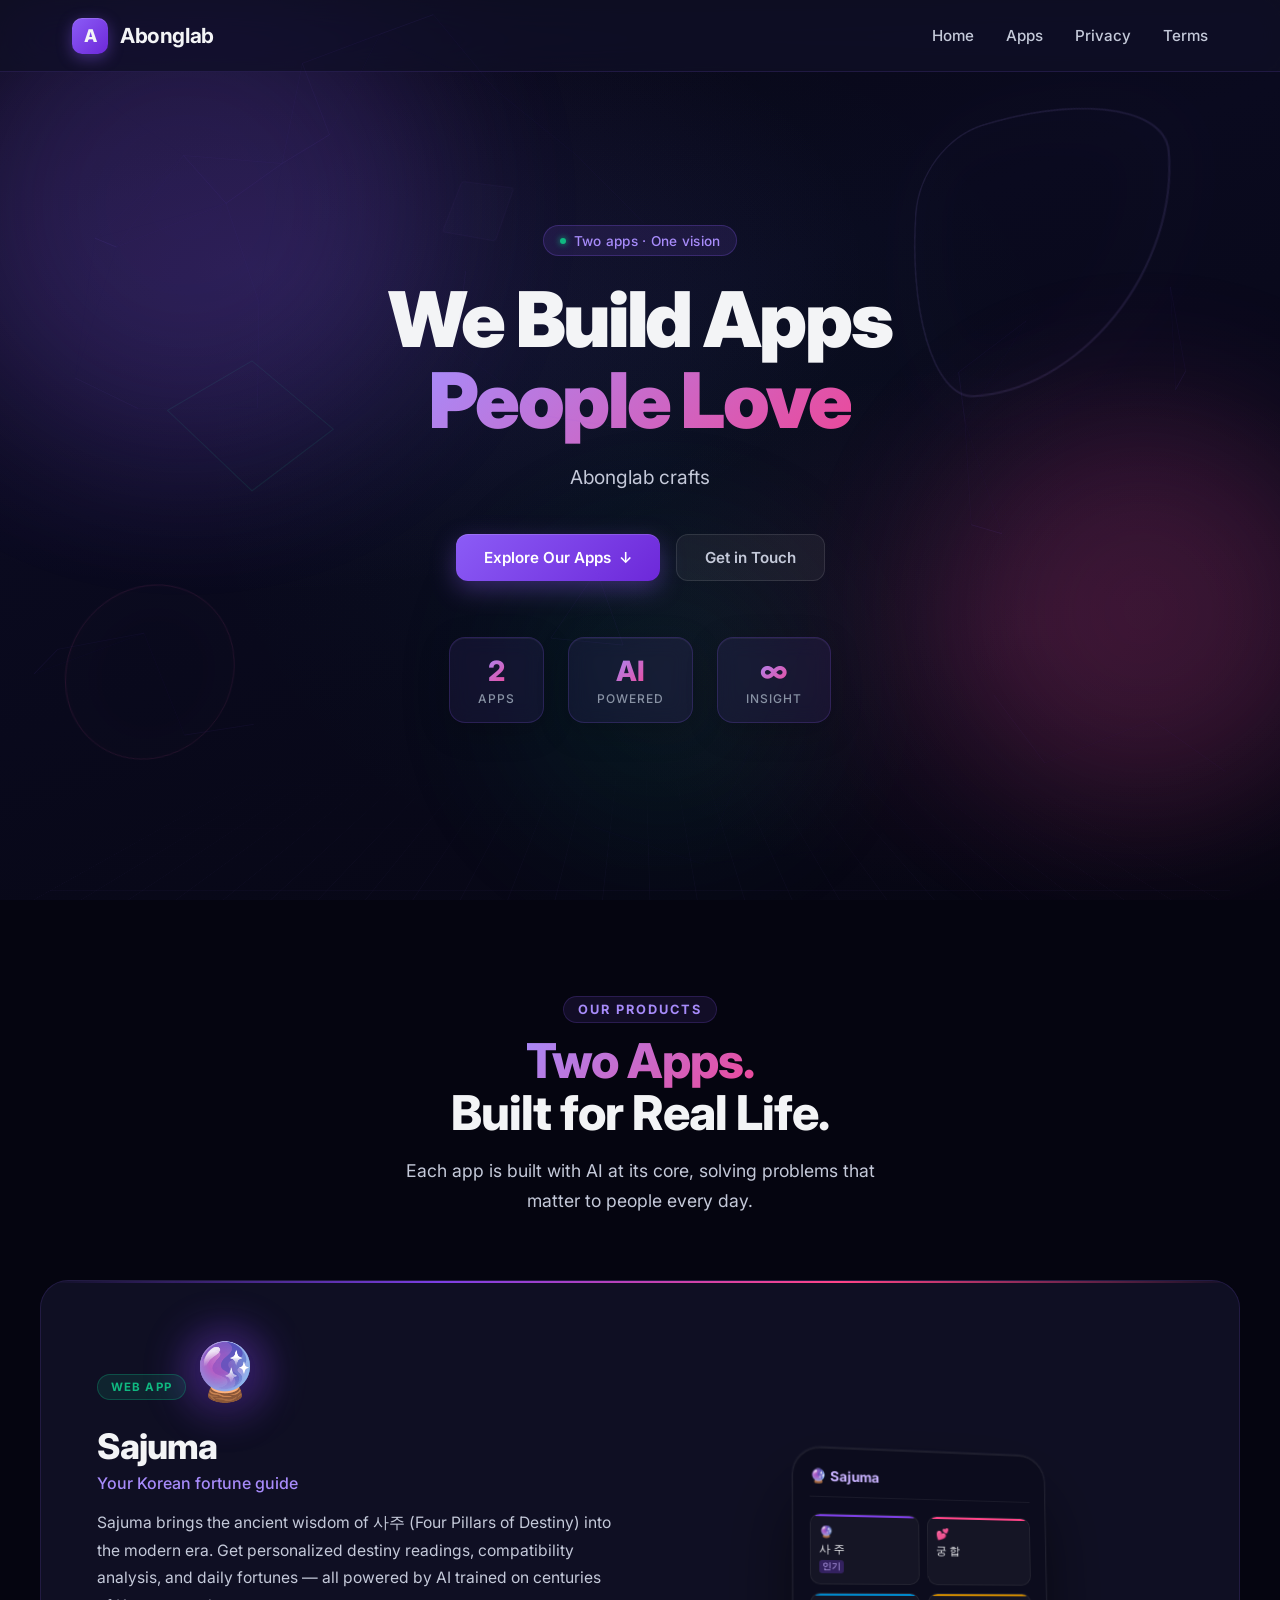
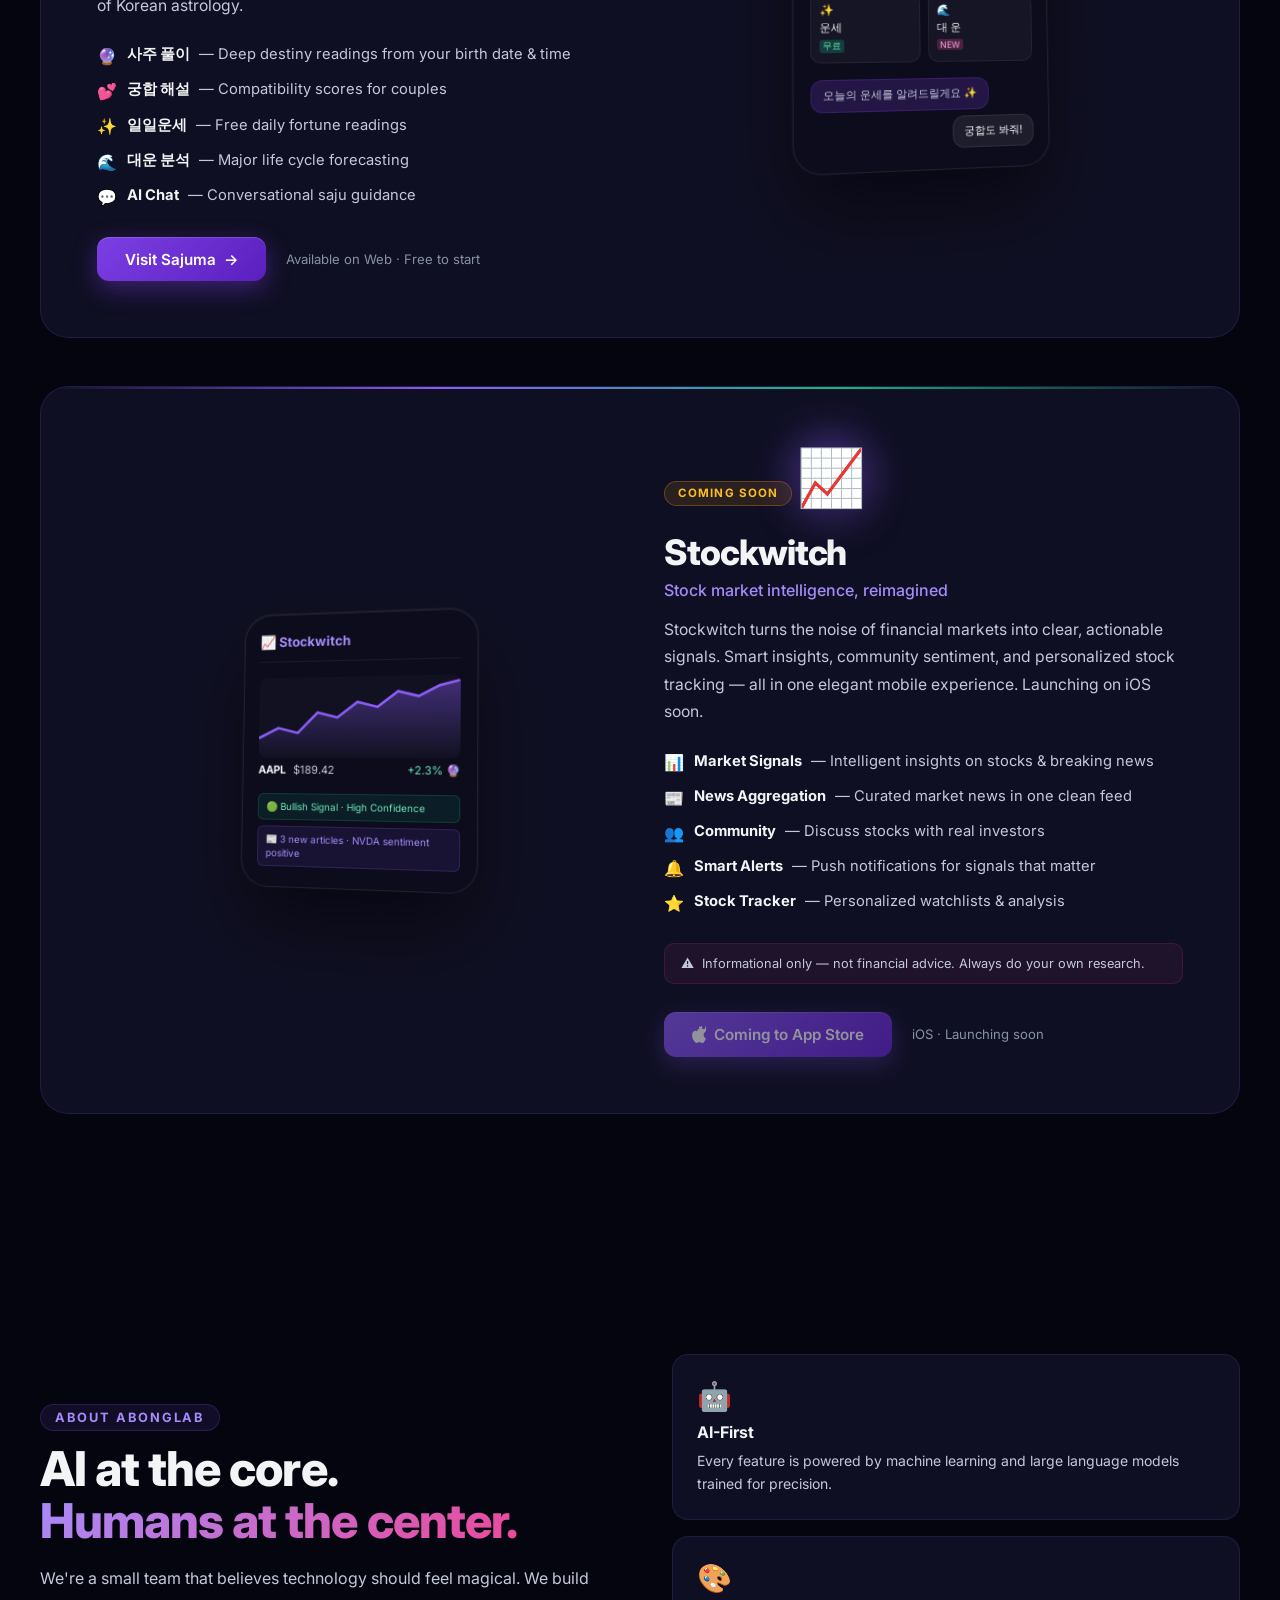
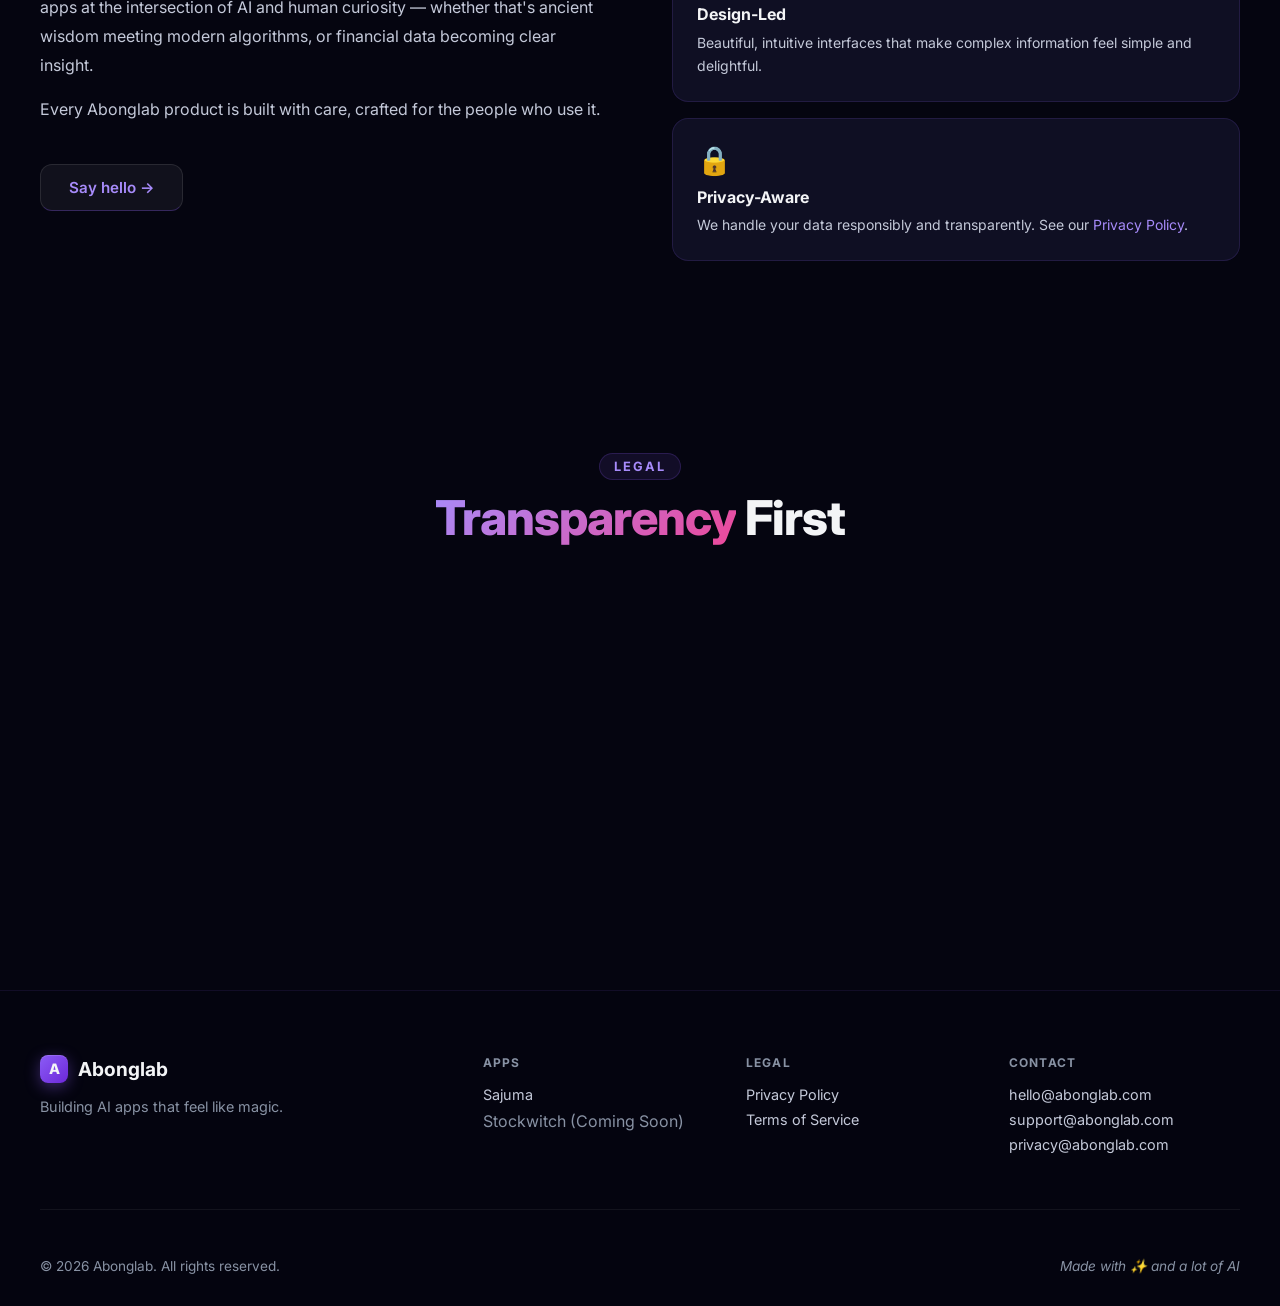
==== index.html @ 1f49878a "updated the page" ====
<!DOCTYPE html>
<html lang="en">
<head>
    <meta charset="UTF-8">
    <meta name="viewport" content="width=device-width, initial-scale=1.0">
    <title>Abonglab - Building the Future of AI Apps</title>
    <link rel="stylesheet" href="styles.css">
    <link rel="preconnect" href="https://fonts.googleapis.com">
    <link rel="preconnect" href="https://fonts.gstatic.com" crossorigin>
    <link href="https://fonts.googleapis.com/css2?family=Inter:wght@300;400;500;600;700;800;900&display=swap" rel="stylesheet">
</head>
<body>
    <!-- Magical cursor trail -->
    <canvas id="canvas"></canvas>

    <!-- Floating particles -->
    <div class="particles" id="particles"></div>

    <!-- 3D Scene Background -->
    <div class="scene-bg">
        <div class="scene-plane"></div>
        <div class="scene-grid"></div>
    </div>

    <!-- Navigation -->
    <nav class="navbar">
        <div class="nav-container">
            <div class="logo">
                <div class="logo-mark">A</div>
                <span class="logo-text">Abonglab</span>
            </div>
            <div class="nav-links">
                <a href="#home" class="nav-link smooth-scroll">Home</a>
                <a href="#apps" class="nav-link smooth-scroll">Apps</a>
                <a href="privacy.html" class="nav-link magic-link">Privacy</a>
                <a href="terms.html" class="nav-link magic-link">Terms</a>
            </div>
        </div>
    </nav>

    <!-- Hero Section -->
    <section class="hero" id="home">
        <!-- 3D floating geometry -->
        <div class="geo geo-1"></div>
        <div class="geo geo-2"></div>
        <div class="geo geo-3"></div>
        <div class="geo geo-4"></div>

        <div class="hero-content">
            <div class="hero-badge scroll-reveal">
                <span class="badge-dot"></span>
                Two apps · One vision
            </div>

            <h1 class="hero-title scroll-reveal">
                We Build Apps<br>
                <span class="gradient-text">People Love</span>
            </h1>

            <p class="hero-subtitle scroll-reveal">
                Abonglab crafts innovative experiences — from ancient Korean astrology to modern market intelligence.
            </p>

            <div class="cta-buttons scroll-reveal">
                <a href="#apps" class="btn btn-primary magic-wand smooth-scroll">
                    <span class="btn-text">Explore Our Apps</span>
                    <span class="btn-arrow">↓</span>
                </a>
                <a href="mailto:hello@abonglab.com" class="btn btn-ghost">
                    <span class="btn-text">Get in Touch</span>
                </a>
            </div>

            <!-- Floating metric cards -->
            <div class="hero-stats scroll-reveal">
                <div class="stat-card">
                    <span class="stat-number">2</span>
                    <span class="stat-label">Apps</span>
                </div>
                <div class="stat-card">
                    <span class="stat-number">AI</span>
                    <span class="stat-label">Powered</span>
                </div>
                <div class="stat-card">
                    <span class="stat-number">∞</span>
                    <span class="stat-label">Insight</span>
                </div>
            </div>
        </div>

        <!-- Floating orbs -->
        <div class="orb orb-1"></div>
        <div class="orb orb-2"></div>
        <div class="orb orb-3"></div>
    </section>

    <!-- Apps Section -->
    <section class="apps-section" id="apps">
        <div class="container">
            <div class="section-header scroll-reveal">
                <span class="section-eyebrow">Our Products</span>
                <h2 class="section-title">
                    <span class="gradient-text">Two Apps.</span><br>Built for Real Life.
                </h2>
                <p class="section-desc">Each app is built with AI at its core, solving problems that matter to people every day.</p>
            </div>

            <!-- Sajuma App Card -->
            <div class="app-card app-card--sajuma scroll-reveal" data-tilt>
                <div class="app-card__inner">
                    <div class="app-card__content">
                        <div class="app-tag app-tag--web">Web App</div>
                        <div class="app-icon-wrap">
                            <div class="app-icon app-icon--sajuma">🔮</div>
                            <div class="app-icon-glow app-icon-glow--sajuma"></div>
                        </div>
                        <h3 class="app-title">Sajuma</h3>
                        <p class="app-tagline">Your Korean fortune guide</p>
                        <p class="app-desc">
                            Sajuma brings the ancient wisdom of 사주 (Four Pillars of Destiny) into the modern era. Get personalized destiny readings, compatibility analysis, and daily fortunes — all powered by AI trained on centuries of Korean astrology.
                        </p>
                        <ul class="app-features">
                            <li><span class="feat-icon">🔮</span> <strong>사주 풀이</strong> — Deep destiny readings from your birth date & time</li>
                            <li><span class="feat-icon">💕</span> <strong>궁합 해설</strong> — Compatibility scores for couples</li>
                            <li><span class="feat-icon">✨</span> <strong>일일운세</strong> — Free daily fortune readings</li>
                            <li><span class="feat-icon">🌊</span> <strong>대운 분석</strong> — Major life cycle forecasting</li>
                            <li><span class="feat-icon">💬</span> <strong>AI Chat</strong> — Conversational saju guidance</li>
                        </ul>
                        <div class="app-cta">
                            <a href="https://sajuma.app" class="btn btn-sajuma" target="_blank" rel="noopener">
                                <span>Visit Sajuma</span>
                                <span class="btn-arrow">→</span>
                            </a>
                            <span class="app-availability">Available on Web · Free to start</span>
                        </div>
                    </div>
                    <div class="app-card__visual app-card__visual--sajuma">
                        <div class="phone-mockup phone-mockup--web">
                            <div class="phone-screen">
                                <div class="mock-header">
                                    <div class="mock-logo">🔮 Sajuma</div>
                                </div>
                                <div class="mock-services">
                                    <div class="mock-service-card" style="--c: #7C3FE4">
                                        <span>🔮</span>
                                        <span>사 주</span>
                                        <span class="mock-badge">인기</span>
                                    </div>
                                    <div class="mock-service-card" style="--c: #FF4488">
                                        <span>💕</span>
                                        <span>궁 합</span>
                                    </div>
                                    <div class="mock-service-card" style="--c: #0088CC">
                                        <span>✨</span>
                                        <span>운세</span>
                                        <span class="mock-badge mock-badge--free">무료</span>
                                    </div>
                                    <div class="mock-service-card" style="--c: #CC8800">
                                        <span>🌊</span>
                                        <span>대 운</span>
                                        <span class="mock-badge mock-badge--new">NEW</span>
                                    </div>
                                </div>
                                <div class="mock-chat">
                                    <div class="mock-bubble mock-bubble--ai">오늘의 운세를 알려드릴게요 ✨</div>
                                    <div class="mock-bubble mock-bubble--user">궁합도 봐줘!</div>
                                </div>
                            </div>
                        </div>
                    </div>
                </div>
                <div class="app-card__glow app-card__glow--sajuma"></div>
            </div>

            <!-- Stockwitch App Card -->
            <div class="app-card app-card--stockwitch scroll-reveal" data-tilt>
                <div class="app-card__inner app-card__inner--reverse">
                    <div class="app-card__content">
                        <div class="app-tag app-tag--soon">Coming Soon</div>
                        <div class="app-icon-wrap">
                            <div class="app-icon app-icon--stockwitch">📈</div>
                            <div class="app-icon-glow app-icon-glow--stockwitch"></div>
                        </div>
                        <h3 class="app-title">Stockwitch</h3>
                        <p class="app-tagline">Stock market intelligence, reimagined</p>
                        <p class="app-desc">
                            Stockwitch turns the noise of financial markets into clear, actionable signals. Smart insights, community sentiment, and personalized stock tracking — all in one elegant mobile experience. Launching on iOS soon.
                        </p>
                        <ul class="app-features">
                            <li><span class="feat-icon">📊</span> <strong>Market Signals</strong> — Intelligent insights on stocks & breaking news</li>
                            <li><span class="feat-icon">📰</span> <strong>News Aggregation</strong> — Curated market news in one clean feed</li>
                            <li><span class="feat-icon">👥</span> <strong>Community</strong> — Discuss stocks with real investors</li>
                            <li><span class="feat-icon">🔔</span> <strong>Smart Alerts</strong> — Push notifications for signals that matter</li>
                            <li><span class="feat-icon">⭐</span> <strong>Stock Tracker</strong> — Personalized watchlists & analysis</li>
                        </ul>
                        <div class="app-disclaimer">
                            <span class="disclaimer-icon">⚠️</span>
                            Informational only — not financial advice. Always do your own research.
                        </div>
                        <div class="app-cta">
                            <div class="btn btn-stockwitch btn-disabled">
                                <span class="apple-logo"></span>
                                <span>Coming to App Store</span>
                            </div>
                            <span class="app-availability">iOS · Launching soon</span>
                        </div>
                    </div>
                    <div class="app-card__visual app-card__visual--stockwitch">
                        <div class="phone-mockup">
                            <div class="phone-screen">
                                <div class="mock-header">
                                    <div class="mock-logo" style="color:#a78bfa">📈 Stockwitch</div>
                                </div>
                                <div class="mock-chart">
                                    <svg viewBox="0 0 200 80" class="chart-svg">
                                        <defs>
                                            <linearGradient id="chartGrad" x1="0" y1="0" x2="0" y2="1">
                                                <stop offset="0%" stop-color="#8b5cf6" stop-opacity="0.4"/>
                                                <stop offset="100%" stop-color="#8b5cf6" stop-opacity="0"/>
                                            </linearGradient>
                                        </defs>
                                        <path d="M0,60 L20,50 L40,55 L60,35 L80,40 L100,25 L120,30 L140,15 L160,20 L180,10 L200,5" fill="none" stroke="#8b5cf6" stroke-width="2.5"/>
                                        <path d="M0,60 L20,50 L40,55 L60,35 L80,40 L100,25 L120,30 L140,15 L160,20 L180,10 L200,5 L200,80 L0,80Z" fill="url(#chartGrad)"/>
                                    </svg>
                                    <div class="mock-ticker">
                                        <span class="ticker-symbol">AAPL</span>
                                        <span class="ticker-price">$189.42</span>
                                        <span class="ticker-change">+2.3% 🔮</span>
                                    </div>
                                </div>
                                <div class="mock-signals">
                                    <div class="mock-signal mock-signal--bull">🟢 Bullish Signal · High Confidence</div>
                                    <div class="mock-signal mock-signal--news">📰 3 new articles · NVDA sentiment positive</div>
                                </div>
                            </div>
                        </div>
                    </div>
                </div>
                <div class="app-card__glow app-card__glow--stockwitch"></div>
            </div>
        </div>
    </section>

    <!-- About / Mission Section -->
    <section class="mission-section scroll-reveal">
        <div class="container">
            <div class="mission-grid">
                <div class="mission-text">
                    <span class="section-eyebrow">About Abonglab</span>
                    <h2 class="section-title">AI at the core.<br><span class="gradient-text">Humans at the center.</span></h2>
                    <p>We're a small team that believes technology should feel magical. We build apps at the intersection of AI and human curiosity — whether that's ancient wisdom meeting modern algorithms, or financial data becoming clear insight.</p>
                    <p>Every Abonglab product is built with care, crafted for the people who use it.</p>
                    <a href="mailto:hello@abonglab.com" class="btn btn-ghost" style="margin-top:1.5rem">
                        Say hello →
                    </a>
                </div>
                <div class="mission-values">
                    <div class="value-card" data-tilt>
                        <div class="value-icon">🤖</div>
                        <h4>AI-First</h4>
                        <p>Every feature is powered by machine learning and large language models trained for precision.</p>
                    </div>
                    <div class="value-card" data-tilt>
                        <div class="value-icon">🎨</div>
                        <h4>Design-Led</h4>
                        <p>Beautiful, intuitive interfaces that make complex information feel simple and delightful.</p>
                    </div>
                    <div class="value-card" data-tilt>
                        <div class="value-icon">🔒</div>
                        <h4>Privacy-Aware</h4>
                        <p>We handle your data responsibly and transparently. See our <a href="privacy.html">Privacy Policy</a>.</p>
                    </div>
                </div>
            </div>
        </div>
    </section>

    <!-- Legal Section -->
    <section class="cards-section scroll-reveal">
        <div class="container">
            <div class="section-header">
                <span class="section-eyebrow">Legal</span>
                <h2 class="section-title"><span class="gradient-text">Transparency</span> First</h2>
            </div>

            <div class="cards-grid">
                <div class="card" data-tilt>
                    <div class="card-icon">🔒</div>
                    <h3 class="card-title">Privacy Policy</h3>
                    <p class="card-description">
                        How we collect, use, and protect your data across all Abonglab apps — including Sajuma and Stockwitch.
                    </p>
                    <a href="privacy.html" class="card-link">
                        Read Policy <span class="arrow">→</span>
                    </a>
                    <div class="card-glow"></div>
                </div>

                <div class="card" data-tilt>
                    <div class="card-icon">⚖️</div>
                    <h3 class="card-title">Terms of Service</h3>
                    <p class="card-description">
                        Your rights and responsibilities when using Sajuma, Stockwitch, and any future Abonglab product.
                    </p>
                    <a href="terms.html" class="card-link">
                        Read Terms <span class="arrow">→</span>
                    </a>
                    <div class="card-glow"></div>
                </div>

                <div class="card" data-tilt>
                    <div class="card-icon">✉️</div>
                    <h3 class="card-title">Contact Us</h3>
                    <p class="card-description">
                        Questions, feedback, privacy requests, or support — we're a small team and we actually respond.
                    </p>
                    <a href="mailto:hello@abonglab.com" class="card-link">
                        hello@abonglab.com <span class="arrow">→</span>
                    </a>
                    <div class="card-glow"></div>
                </div>
            </div>
        </div>
    </section>

    <!-- Footer -->
    <footer class="footer">
        <div class="container">
            <div class="footer-top">
                <div class="footer-brand">
                    <div class="footer-logo">
                        <div class="logo-mark logo-mark--sm">A</div>
                        <span>Abonglab</span>
                    </div>
                    <p class="footer-bio">Building AI apps that feel like magic.</p>
                </div>
                <div class="footer-links-grid">
                    <div class="footer-col">
                        <h5>Apps</h5>
                        <a href="https://sajuma.app" target="_blank" rel="noopener">Sajuma</a>
                        <span style="color:var(--text-tertiary)">Stockwitch (Coming Soon)</span>
                    </div>
                    <div class="footer-col">
                        <h5>Legal</h5>
                        <a href="privacy.html">Privacy Policy</a>
                        <a href="terms.html">Terms of Service</a>
                    </div>
                    <div class="footer-col">
                        <h5>Contact</h5>
                        <a href="mailto:hello@abonglab.com">hello@abonglab.com</a>
                        <a href="mailto:support@abonglab.com">support@abonglab.com</a>
                        <a href="mailto:privacy@abonglab.com">privacy@abonglab.com</a>
                    </div>
                </div>
            </div>
            <div class="footer-bottom">
                <p>© 2026 Abonglab. All rights reserved.</p>
                <p class="footer-tagline">Made with ✨ and a lot of AI</p>
            </div>
        </div>
    </footer>

    <script src="magic.js"></script>
</body>
</html>
---- styles.css ----
/* ===== ABONGLAB — 3D THEME ===== */

:root {
    --primary: #8b5cf6;
    --primary-dark: #6d28d9;
    --primary-light: #a78bfa;
    --secondary: #ec4899;
    --accent: #10b981;
    --sajuma: #7C3FE4;
    --sajuma-light: #C9B3FF;
    --stockwitch: #8b5cf6;
    --dark: #0a0a1a;
    --darker: #050510;
    --card-bg: rgba(20, 20, 45, 0.7);
    --card-border: rgba(139, 92, 246, 0.15);
    --text: #f3f4f6;
    --text-secondary: #c4c9d9;
    --text-tertiary: #8892a4;
    --glow: rgba(139, 92, 246, 0.5);
    --glow-pink: rgba(236, 72, 153, 0.5);
    --glow-green: rgba(16, 185, 129, 0.5);
}

*, *::before, *::after {
    margin: 0;
    padding: 0;
    box-sizing: border-box;
}

html {
    scroll-behavior: smooth;
}

body {
    font-family: 'Inter', -apple-system, BlinkMacSystemFont, 'Segoe UI', Roboto, sans-serif;
    background: var(--darker);
    color: var(--text);
    overflow-x: hidden;
    min-height: 100vh;
}

/* ===== 3D SCENE BACKGROUND ===== */
.scene-bg {
    position: fixed;
    inset: 0;
    z-index: 0;
    perspective: 800px;
    pointer-events: none;
    overflow: hidden;
}

.scene-plane {
    position: absolute;
    inset: 0;
    background:
        radial-gradient(ellipse 80% 60% at 20% 30%, rgba(139, 92, 246, 0.12) 0%, transparent 60%),
        radial-gradient(ellipse 60% 50% at 80% 70%, rgba(236, 72, 153, 0.08) 0%, transparent 60%),
        radial-gradient(ellipse 50% 70% at 50% 50%, rgba(16, 185, 129, 0.04) 0%, transparent 70%),
        linear-gradient(160deg, #070714 0%, #0a0a1f 40%, #060612 100%);
}

.scene-grid {
    position: absolute;
    bottom: -10%;
    left: -10%;
    right: -10%;
    height: 60%;
    background-image:
        linear-gradient(rgba(139, 92, 246, 0.08) 1px, transparent 1px),
        linear-gradient(90deg, rgba(139, 92, 246, 0.08) 1px, transparent 1px);
    background-size: 60px 60px;
    transform: perspective(600px) rotateX(60deg);
    transform-origin: center bottom;
    mask-image: linear-gradient(to top, rgba(0,0,0,0.6) 0%, transparent 80%);
}

/* ===== CANVAS & PARTICLES ===== */
#canvas {
    position: fixed;
    inset: 0;
    pointer-events: none;
    z-index: 9999;
}

.particles {
    position: fixed;
    inset: 0;
    pointer-events: none;
    z-index: 1;
}

.particle {
    position: absolute;
    width: 3px;
    height: 3px;
    background: var(--primary-light);
    border-radius: 50%;
    opacity: 0;
    animation: float 10s infinite;
}

@keyframes float {
    0%   { transform: translateY(100vh) scale(0); opacity: 0; }
    10%  { opacity: 0.6; }
    90%  { opacity: 0.6; }
    100% { transform: translateY(-100px) scale(1); opacity: 0; }
}

/* ===== NAVIGATION ===== */
.navbar {
    position: fixed;
    top: 0;
    left: 0;
    right: 0;
    z-index: 1000;
    background: rgba(5, 5, 16, 0.75);
    backdrop-filter: blur(20px) saturate(180%);
    border-bottom: 1px solid rgba(139, 92, 246, 0.15);
}

.nav-container {
    max-width: 1200px;
    margin: 0 auto;
    padding: 1.1rem 2rem;
    display: flex;
    justify-content: space-between;
    align-items: center;
}

.logo {
    display: flex;
    align-items: center;
    gap: 0.75rem;
    text-decoration: none;
    color: var(--text);
}

.logo-mark {
    width: 36px;
    height: 36px;
    border-radius: 10px;
    background: linear-gradient(135deg, var(--primary), var(--primary-dark));
    display: flex;
    align-items: center;
    justify-content: center;
    font-weight: 800;
    font-size: 1.1rem;
    box-shadow: 0 4px 15px rgba(139, 92, 246, 0.4), inset 0 1px 0 rgba(255,255,255,0.15);
    transition: transform 0.3s ease, box-shadow 0.3s ease;
}

.logo-mark--sm {
    width: 28px;
    height: 28px;
    border-radius: 8px;
    font-size: 0.9rem;
}

.logo:hover .logo-mark {
    transform: rotate(-5deg) scale(1.05);
    box-shadow: 0 6px 20px rgba(139, 92, 246, 0.6);
}

.logo-text {
    font-size: 1.3rem;
    font-weight: 700;
    letter-spacing: -0.02em;
}

.nav-links {
    display: flex;
    gap: 2rem;
    align-items: center;
}

.nav-link {
    color: var(--text-secondary);
    text-decoration: none;
    font-weight: 500;
    font-size: 0.95rem;
    transition: all 0.25s ease;
    position: relative;
}

.nav-link::after {
    content: '';
    position: absolute;
    bottom: -4px;
    left: 0;
    width: 0;
    height: 2px;
    background: linear-gradient(90deg, var(--primary), var(--secondary));
    border-radius: 2px;
    transition: width 0.3s ease;
}

.nav-link:hover {
    color: var(--text);
}

.nav-link:hover::after {
    width: 100%;
}

/* ===== HERO ===== */
.hero {
    min-height: 100vh;
    display: flex;
    align-items: center;
    justify-content: center;
    position: relative;
    overflow: hidden;
    padding: 7rem 2rem 4rem;
    z-index: 10;
}

/* 3D Geometric shapes */
.geo {
    position: absolute;
    pointer-events: none;
    opacity: 0.12;
    animation: geo-float 20s ease-in-out infinite;
}

.geo-1 {
    width: 300px;
    height: 300px;
    top: 10%;
    right: 8%;
    border: 2px solid var(--primary-light);
    border-radius: 30% 70% 70% 30% / 30% 30% 70% 70%;
    transform: perspective(600px) rotateX(20deg) rotateY(-30deg);
    animation-delay: 0s;
    box-shadow: inset 0 0 60px rgba(139, 92, 246, 0.1), 0 0 60px rgba(139, 92, 246, 0.05);
}

.geo-2 {
    width: 180px;
    height: 180px;
    bottom: 15%;
    left: 5%;
    border: 1.5px solid var(--secondary);
    border-radius: 50%;
    transform: perspective(600px) rotateX(-15deg) rotateY(20deg);
    animation-delay: -7s;
    box-shadow: inset 0 0 40px rgba(236, 72, 153, 0.08);
}

.geo-3 {
    width: 120px;
    height: 120px;
    top: 40%;
    left: 15%;
    border: 1.5px solid var(--accent);
    transform: perspective(600px) rotateX(40deg) rotateY(10deg) rotate(45deg);
    animation-delay: -12s;
}

.geo-4 {
    width: 60px;
    height: 60px;
    top: 20%;
    left: 35%;
    background: rgba(139, 92, 246, 0.1);
    border: 1px solid rgba(139, 92, 246, 0.3);
    transform: perspective(600px) rotateX(30deg) rotateY(-20deg) rotate(20deg);
    border-radius: 4px;
    animation-delay: -4s;
}

@keyframes geo-float {
    0%, 100% { transform: perspective(600px) rotateX(20deg) rotateY(-30deg) translateY(0); }
    33%       { transform: perspective(600px) rotateX(25deg) rotateY(-20deg) translateY(-20px); }
    66%       { transform: perspective(600px) rotateX(15deg) rotateY(-40deg) translateY(10px); }
}

.hero-content {
    text-align: center;
    z-index: 10;
    position: relative;
    max-width: 750px;
}

.hero-badge {
    display: inline-flex;
    align-items: center;
    gap: 0.5rem;
    background: rgba(139, 92, 246, 0.12);
    border: 1px solid rgba(139, 92, 246, 0.25);
    border-radius: 50px;
    padding: 0.4rem 1rem;
    font-size: 0.85rem;
    font-weight: 500;
    color: var(--primary-light);
    margin-bottom: 1.5rem;
    letter-spacing: 0.02em;
}

.badge-dot {
    width: 6px;
    height: 6px;
    background: var(--accent);
    border-radius: 50%;
    box-shadow: 0 0 6px var(--accent);
    animation: pulse-dot 2s ease-in-out infinite;
}

@keyframes pulse-dot {
    0%, 100% { opacity: 1; box-shadow: 0 0 6px var(--accent); }
    50%       { opacity: 0.6; box-shadow: 0 0 12px var(--accent); }
}

.hero-title {
    font-size: clamp(3rem, 6vw, 5rem);
    font-weight: 900;
    line-height: 1.05;
    letter-spacing: -0.03em;
    margin-bottom: 1.25rem;
    color: var(--text);
}

.gradient-text {
    background: linear-gradient(135deg, var(--primary-light) 0%, var(--secondary) 100%);
    -webkit-background-clip: text;
    -webkit-text-fill-color: transparent;
    background-clip: text;
}

.hero-subtitle {
    font-size: 1.2rem;
    color: var(--text-secondary);
    line-height: 1.7;
    margin-bottom: 2.5rem;
    max-width: 560px;
    margin-left: auto;
    margin-right: auto;
}

.cta-buttons {
    display: flex;
    gap: 1rem;
    justify-content: center;
    flex-wrap: wrap;
    margin-bottom: 3.5rem;
}

.hero-stats {
    display: flex;
    gap: 1.5rem;
    justify-content: center;
    flex-wrap: wrap;
}

.stat-card {
    background: rgba(139, 92, 246, 0.08);
    border: 1px solid rgba(139, 92, 246, 0.2);
    border-radius: 16px;
    padding: 1rem 1.75rem;
    display: flex;
    flex-direction: column;
    align-items: center;
    gap: 0.2rem;
    backdrop-filter: blur(10px);
    box-shadow: 0 8px 32px rgba(0,0,0,0.2), inset 0 1px 0 rgba(255,255,255,0.05);
    transition: transform 0.3s ease, box-shadow 0.3s ease;
}

.stat-card:hover {
    transform: translateY(-4px);
    box-shadow: 0 16px 40px rgba(139, 92, 246, 0.2), inset 0 1px 0 rgba(255,255,255,0.08);
}

.stat-number {
    font-size: 1.75rem;
    font-weight: 800;
    background: linear-gradient(135deg, var(--primary-light), var(--secondary));
    -webkit-background-clip: text;
    -webkit-text-fill-color: transparent;
    background-clip: text;
}

.stat-label {
    font-size: 0.75rem;
    color: var(--text-tertiary);
    font-weight: 500;
    text-transform: uppercase;
    letter-spacing: 0.08em;
}

/* ===== FLOATING ORBS ===== */
.orb {
    position: absolute;
    border-radius: 50%;
    filter: blur(80px);
    opacity: 0.18;
    animation: float-orb 20s ease-in-out infinite;
    pointer-events: none;
}

.orb-1 {
    width: 500px;
    height: 500px;
    background: var(--primary);
    top: -5%;
    left: -5%;
    animation-delay: 0s;
}

.orb-2 {
    width: 400px;
    height: 400px;
    background: var(--secondary);
    bottom: 10%;
    right: -5%;
    animation-delay: -8s;
}

.orb-3 {
    width: 300px;
    height: 300px;
    background: var(--accent);
    top: 60%;
    left: 40%;
    animation-delay: -14s;
    opacity: 0.08;
}

@keyframes float-orb {
    0%, 100% { transform: translate(0, 0) scale(1); }
    33%       { transform: translate(40px, -40px) scale(1.08); }
    66%       { transform: translate(-30px, 25px) scale(0.94); }
}

/* ===== SECTIONS ===== */
.apps-section,
.mission-section,
.cards-section {
    padding: 6rem 2rem;
    position: relative;
    z-index: 10;
}

.container {
    max-width: 1200px;
    margin: 0 auto;
}

.section-header {
    text-align: center;
    margin-bottom: 4rem;
}

.section-eyebrow {
    display: inline-block;
    font-size: 0.8rem;
    font-weight: 700;
    text-transform: uppercase;
    letter-spacing: 0.15em;
    color: var(--primary-light);
    margin-bottom: 0.75rem;
    background: rgba(139, 92, 246, 0.1);
    border: 1px solid rgba(139, 92, 246, 0.2);
    border-radius: 50px;
    padding: 0.3rem 0.9rem;
}

.section-title {
    font-size: clamp(2rem, 4vw, 3rem);
    font-weight: 800;
    line-height: 1.1;
    letter-spacing: -0.02em;
    margin-bottom: 1rem;
}

.section-desc {
    color: var(--text-secondary);
    font-size: 1.1rem;
    max-width: 500px;
    margin: 0 auto;
    line-height: 1.7;
}

/* ===== APP CARDS ===== */
.app-card {
    position: relative;
    border-radius: 28px;
    border: 1px solid var(--card-border);
    background: var(--card-bg);
    backdrop-filter: blur(20px);
    overflow: hidden;
    margin-bottom: 3rem;
    transition: transform 0.4s cubic-bezier(0.175, 0.885, 0.32, 1.275), box-shadow 0.4s ease;
    transform-style: preserve-3d;
}

.app-card:hover {
    box-shadow: 0 30px 80px rgba(0, 0, 0, 0.4);
}

.app-card__inner {
    display: grid;
    grid-template-columns: 1fr 1fr;
    gap: 3rem;
    padding: 3.5rem;
    align-items: center;
    position: relative;
    z-index: 1;
}

.app-card__inner--reverse {
    direction: rtl;
}

.app-card__inner--reverse > * {
    direction: ltr;
}

.app-card__glow {
    position: absolute;
    inset: 0;
    opacity: 0;
    transition: opacity 0.5s ease;
    pointer-events: none;
}

.app-card--sajuma .app-card__glow {
    background: radial-gradient(ellipse at 30% 50%, rgba(124, 63, 228, 0.15) 0%, transparent 70%);
}

.app-card--stockwitch .app-card__glow {
    background: radial-gradient(ellipse at 70% 50%, rgba(139, 92, 246, 0.15) 0%, transparent 70%);
}

.app-card:hover .app-card__glow {
    opacity: 1;
}

/* Top accent line */
.app-card--sajuma::before {
    content: '';
    position: absolute;
    top: 0;
    left: 0;
    right: 0;
    height: 2px;
    background: linear-gradient(90deg, transparent, #7C3FE4, #FF4488, transparent);
}

.app-card--stockwitch::before {
    content: '';
    position: absolute;
    top: 0;
    left: 0;
    right: 0;
    height: 2px;
    background: linear-gradient(90deg, transparent, #8b5cf6, #10b981, transparent);
}

.app-tag {
    display: inline-flex;
    align-items: center;
    gap: 0.4rem;
    font-size: 0.72rem;
    font-weight: 700;
    text-transform: uppercase;
    letter-spacing: 0.1em;
    border-radius: 50px;
    padding: 0.3rem 0.8rem;
    margin-bottom: 1.25rem;
}

.app-tag--web {
    background: rgba(16, 185, 129, 0.12);
    border: 1px solid rgba(16, 185, 129, 0.3);
    color: var(--accent);
}

.app-tag--ios {
    background: rgba(139, 92, 246, 0.12);
    border: 1px solid rgba(139, 92, 246, 0.3);
    color: var(--primary-light);
}

.app-tag--soon {
    background: rgba(245, 158, 11, 0.12);
    border: 1px solid rgba(245, 158, 11, 0.3);
    color: #fbbf24;
}

.btn-disabled {
    opacity: 0.55;
    cursor: not-allowed;
    pointer-events: none;
}

.app-icon-wrap {
    position: relative;
    display: inline-block;
    margin-bottom: 1.25rem;
}

.app-icon {
    font-size: 3.5rem;
    display: inline-block;
    filter: drop-shadow(0 8px 20px rgba(0,0,0,0.3));
    animation: icon-bob 4s ease-in-out infinite;
}

@keyframes icon-bob {
    0%, 100% { transform: translateY(0); }
    50%       { transform: translateY(-6px); }
}

.app-icon-glow {
    position: absolute;
    top: 50%;
    left: 50%;
    width: 80px;
    height: 80px;
    transform: translate(-50%, -50%);
    border-radius: 50%;
    filter: blur(20px);
    opacity: 0.5;
    z-index: -1;
}

.app-icon-glow--sajuma  { background: #7C3FE4; }
.app-icon-glow--stockwitch { background: #8b5cf6; }

.app-title {
    font-size: 2.2rem;
    font-weight: 800;
    letter-spacing: -0.03em;
    margin-bottom: 0.4rem;
}

.app-tagline {
    color: var(--primary-light);
    font-size: 1rem;
    font-weight: 500;
    margin-bottom: 1rem;
}

.app-desc {
    color: var(--text-secondary);
    line-height: 1.75;
    margin-bottom: 1.5rem;
    font-size: 0.98rem;
}

.app-features {
    list-style: none;
    display: flex;
    flex-direction: column;
    gap: 0.65rem;
    margin-bottom: 1.75rem;
}

.app-features li {
    display: flex;
    align-items: flex-start;
    gap: 0.6rem;
    color: var(--text-secondary);
    font-size: 0.92rem;
    line-height: 1.5;
}

.app-features strong {
    color: var(--text);
}

.feat-icon {
    flex-shrink: 0;
    font-size: 1rem;
    margin-top: 0.05rem;
}

.app-disclaimer {
    display: flex;
    align-items: flex-start;
    gap: 0.5rem;
    background: rgba(236, 72, 153, 0.07);
    border: 1px solid rgba(236, 72, 153, 0.15);
    border-radius: 10px;
    padding: 0.75rem 1rem;
    font-size: 0.8rem;
    color: var(--text-secondary);
    margin-bottom: 1.75rem;
}

.app-cta {
    display: flex;
    align-items: center;
    gap: 1.25rem;
    flex-wrap: wrap;
}

.app-availability {
    font-size: 0.82rem;
    color: var(--text-tertiary);
}

/* ===== PHONE MOCKUP ===== */
.app-card__visual {
    display: flex;
    align-items: center;
    justify-content: center;
}

.phone-mockup {
    width: 240px;
    border-radius: 28px;
    background: rgba(12, 12, 28, 0.9);
    border: 1px solid rgba(255,255,255,0.08);
    box-shadow:
        0 40px 80px rgba(0,0,0,0.5),
        0 0 0 1px rgba(255,255,255,0.03),
        inset 0 1px 0 rgba(255,255,255,0.06);
    overflow: hidden;
    transform: perspective(800px) rotateY(-12deg) rotateX(3deg);
    transition: transform 0.4s ease;
}

.app-card:hover .phone-mockup {
    transform: perspective(800px) rotateY(-6deg) rotateX(1deg);
}

.phone-mockup--web {
    width: 260px;
    transform: perspective(800px) rotateY(12deg) rotateX(3deg);
}

.app-card:hover .phone-mockup--web {
    transform: perspective(800px) rotateY(6deg) rotateX(1deg);
}

.phone-screen {
    padding: 1.25rem 1rem;
}

.mock-header {
    margin-bottom: 1rem;
    padding-bottom: 0.75rem;
    border-bottom: 1px solid rgba(255,255,255,0.06);
}

.mock-logo {
    font-size: 0.85rem;
    font-weight: 700;
    color: #C9B3FF;
}

.mock-services {
    display: grid;
    grid-template-columns: 1fr 1fr;
    gap: 0.5rem;
    margin-bottom: 1rem;
}

.mock-service-card {
    background: rgba(255,255,255,0.04);
    border: 1px solid rgba(255,255,255,0.06);
    border-radius: 10px;
    padding: 0.6rem 0.5rem;
    display: flex;
    flex-direction: column;
    gap: 0.2rem;
    font-size: 0.7rem;
    color: var(--text);
    position: relative;
    overflow: hidden;
}

.mock-service-card::before {
    content: '';
    position: absolute;
    top: 0;
    left: 0;
    right: 0;
    height: 2px;
    background: var(--c);
}

.mock-badge {
    font-size: 0.55rem;
    background: rgba(124, 63, 228, 0.3);
    border-radius: 3px;
    padding: 0 3px;
    width: fit-content;
    color: #C9B3FF;
}

.mock-badge--free {
    background: rgba(16, 185, 129, 0.25);
    color: #6ee7b7;
}

.mock-badge--new {
    background: rgba(236, 72, 153, 0.25);
    color: #f9a8d4;
}

.mock-chat {
    display: flex;
    flex-direction: column;
    gap: 0.4rem;
}

.mock-bubble {
    padding: 0.45rem 0.7rem;
    border-radius: 12px;
    font-size: 0.68rem;
    line-height: 1.4;
    max-width: 85%;
}

.mock-bubble--ai {
    background: rgba(124, 63, 228, 0.2);
    border: 1px solid rgba(124, 63, 228, 0.25);
    color: var(--text-secondary);
    align-self: flex-start;
}

.mock-bubble--user {
    background: rgba(255,255,255,0.07);
    border: 1px solid rgba(255,255,255,0.08);
    color: var(--text);
    align-self: flex-end;
}

.mock-chart {
    margin-bottom: 0.75rem;
}

.chart-svg {
    width: 100%;
    height: auto;
    display: block;
    border-radius: 8px;
    background: rgba(255,255,255,0.02);
}

.mock-ticker {
    display: flex;
    align-items: center;
    gap: 0.5rem;
    padding: 0.3rem 0;
    font-size: 0.7rem;
}

.ticker-symbol { font-weight: 700; color: var(--text); }
.ticker-price  { color: var(--text-secondary); }
.ticker-change { color: #6ee7b7; margin-left: auto; }

.mock-signals {
    display: flex;
    flex-direction: column;
    gap: 0.4rem;
}

.mock-signal {
    font-size: 0.62rem;
    border-radius: 6px;
    padding: 0.35rem 0.5rem;
    line-height: 1.4;
}

.mock-signal--bull {
    background: rgba(16, 185, 129, 0.1);
    border: 1px solid rgba(16, 185, 129, 0.2);
    color: #6ee7b7;
}

.mock-signal--news {
    background: rgba(139, 92, 246, 0.1);
    border: 1px solid rgba(139, 92, 246, 0.2);
    color: var(--primary-light);
}

/* ===== MISSION SECTION ===== */
.mission-grid {
    display: grid;
    grid-template-columns: 1fr 1fr;
    gap: 4rem;
    align-items: center;
}

.mission-text p {
    color: var(--text-secondary);
    line-height: 1.8;
    margin-bottom: 1rem;
}

.mission-text a {
    color: var(--primary-light);
    text-decoration: none;
    border-bottom: 1px solid rgba(139, 92, 246, 0.3);
    transition: border-color 0.3s;
}

.mission-text a:hover {
    border-color: var(--primary-light);
}

.mission-values {
    display: grid;
    grid-template-columns: 1fr;
    gap: 1rem;
}

.value-card {
    background: var(--card-bg);
    border: 1px solid var(--card-border);
    border-radius: 16px;
    padding: 1.5rem;
    backdrop-filter: blur(10px);
    transition: all 0.4s cubic-bezier(0.175, 0.885, 0.32, 1.275);
    transform-style: preserve-3d;
}

.value-card:hover {
    transform: translateY(-6px);
    border-color: rgba(139, 92, 246, 0.4);
    box-shadow: 0 20px 50px rgba(139, 92, 246, 0.15), 0 0 0 1px rgba(139, 92, 246, 0.1);
}

.value-icon {
    font-size: 1.75rem;
    margin-bottom: 0.6rem;
}

.value-card h4 {
    font-size: 1rem;
    font-weight: 700;
    margin-bottom: 0.4rem;
}

.value-card p {
    color: var(--text-secondary);
    font-size: 0.875rem;
    line-height: 1.65;
}

.value-card a {
    color: var(--primary-light);
    text-decoration: none;
}

/* ===== BUTTONS ===== */
.btn {
    padding: 0.8rem 1.75rem;
    border-radius: 12px;
    text-decoration: none;
    font-weight: 600;
    font-size: 0.95rem;
    transition: all 0.25s ease;
    display: inline-flex;
    align-items: center;
    gap: 0.5rem;
    border: none;
    cursor: pointer;
    position: relative;
    overflow: hidden;
}

.btn::after {
    content: '';
    position: absolute;
    inset: 0;
    background: linear-gradient(135deg, rgba(255,255,255,0.1), transparent);
    opacity: 0;
    transition: opacity 0.25s;
}

.btn:hover::after {
    opacity: 1;
}

.btn-primary {
    background: linear-gradient(135deg, var(--primary), var(--primary-dark));
    color: white;
    box-shadow: 0 8px 24px rgba(139, 92, 246, 0.35), inset 0 1px 0 rgba(255,255,255,0.15);
}

.btn-primary:hover {
    transform: translateY(-2px);
    box-shadow: 0 12px 32px rgba(139, 92, 246, 0.5);
}

.btn-ghost {
    background: rgba(255,255,255,0.05);
    color: var(--text-secondary);
    border: 1px solid rgba(255,255,255,0.1);
}

.btn-ghost:hover {
    background: rgba(255,255,255,0.09);
    color: var(--text);
    border-color: rgba(255,255,255,0.2);
    transform: translateY(-2px);
}

.btn-sajuma {
    background: linear-gradient(135deg, #7C3FE4, #5B1FBE);
    color: white;
    box-shadow: 0 8px 24px rgba(124, 63, 228, 0.4), inset 0 1px 0 rgba(255,255,255,0.15);
}

.btn-sajuma:hover {
    transform: translateY(-2px);
    box-shadow: 0 12px 32px rgba(124, 63, 228, 0.55);
}

.btn-stockwitch {
    background: linear-gradient(135deg, #8b5cf6, #6d28d9);
    color: white;
    box-shadow: 0 8px 24px rgba(139, 92, 246, 0.4), inset 0 1px 0 rgba(255,255,255,0.15);
}

.btn-stockwitch:hover {
    transform: translateY(-2px);
    box-shadow: 0 12px 32px rgba(139, 92, 246, 0.55);
}

.apple-logo {
    display: inline-block;
    width: 14px;
    height: 17px;
    background: white;
    -webkit-mask: url("data:image/svg+xml,%3Csvg xmlns='http://www.w3.org/2000/svg' viewBox='0 0 814 1000'%3E%3Cpath d='M788.1 340.9c-5.8 4.5-108.2 62.2-108.2 190.5 0 148.4 130.3 200.9 134.2 202.2-.6 3.2-20.7 71.9-68.7 141.9-42.8 61.6-87.5 123.1-155.5 123.1s-85.5-39.5-164-39.5c-76 0-103.7 40.8-165.9 40.8s-105-57.8-155.5-127.4C46 790.4 0 663.5 0 541.1c0-24.7 2.4-49.2 6.5-73.3 16.8-104.9 90.3-190.3 174.3-190.3 32.5 0 66.5 13.7 89.7 22.7 26.3 10.2 91.4 41.4 91.4 41.4s-51.5-37.3-51.5-96.4c0-28.1 14.1-68.7 49.7-68.7 26.4 0 47.1 16.8 62.2 16.8 4.8 0 8.9-2.4 8.9-8.9 0-33.8-28.5-54.5-28.5-81.9 0-36.3 26.1-70.2 58.7-70.2 22.1 0 36.6 17.7 50.1 17.7 10.5 0 18.8-9.7 18.8-20.6 0-6.5-2.4-20.6-2.4-20.6s1.6-1.6 8.9-1.6c22 0 60.5 34.6 60.5 80.3 0 36.3-17.7 62.2-17.7 62.2s51.3 34.6 107.2 34.6c22.1 0 43.5-7.3 58.7-22.1 20.1-19.9 35.4-68.4 35.4-111.9 0-20.2-2.4-39.5-2.4-39.5 56.2 16 97.7 75 97.7 150.3z'/%3E%3C/svg%3E") center/contain no-repeat;
    flex-shrink: 0;
}

.btn-arrow {
    display: inline-block;
    transition: transform 0.25s ease;
}

.btn:hover .btn-arrow {
    transform: translateX(3px) translateY(2px);
}

/* ===== LEGAL INFO CARDS ===== */
.cards-grid {
    display: grid;
    grid-template-columns: repeat(auto-fit, minmax(280px, 1fr));
    gap: 1.5rem;
}

.card {
    background: var(--card-bg);
    backdrop-filter: blur(16px);
    border: 1px solid var(--card-border);
    border-radius: 20px;
    padding: 2rem;
    position: relative;
    overflow: hidden;
    transition: all 0.4s cubic-bezier(0.175, 0.885, 0.32, 1.275);
    transform-style: preserve-3d;
}

.card::before {
    content: '';
    position: absolute;
    inset: 0;
    background: linear-gradient(135deg, rgba(139, 92, 246, 0.06), rgba(236, 72, 153, 0.06));
    opacity: 0;
    transition: opacity 0.4s;
}

.card:hover::before {
    opacity: 1;
}

.card:hover {
    transform: translateY(-8px);
    border-color: rgba(139, 92, 246, 0.4);
    box-shadow: 0 20px 60px rgba(139, 92, 246, 0.2), 0 0 0 1px rgba(139, 92, 246, 0.1);
}

.card-glow {
    position: absolute;
    top: 50%;
    left: 50%;
    width: 100%;
    height: 100%;
    background: radial-gradient(circle, var(--glow) 0%, transparent 70%);
    transform: translate(-50%, -50%) scale(0);
    opacity: 0;
    transition: all 0.6s ease;
    pointer-events: none;
}

.card:hover .card-glow {
    transform: translate(-50%, -50%) scale(1.5);
    opacity: 0.15;
}

.card-icon {
    font-size: 2.5rem;
    margin-bottom: 1rem;
    display: inline-block;
    position: relative;
    z-index: 1;
    transition: transform 0.4s ease;
}

.card:hover .card-icon {
    transform: scale(1.15) rotate(5deg);
}

.card-title {
    font-size: 1.4rem;
    font-weight: 700;
    margin-bottom: 0.75rem;
    position: relative;
    z-index: 1;
}

.card-description {
    color: var(--text-secondary);
    line-height: 1.7;
    margin-bottom: 1.25rem;
    font-size: 0.92rem;
    position: relative;
    z-index: 1;
}

.card-link {
    color: var(--primary-light);
    text-decoration: none;
    font-weight: 600;
    font-size: 0.9rem;
    display: inline-flex;
    align-items: center;
    gap: 0.4rem;
    position: relative;
    z-index: 1;
    transition: all 0.25s ease;
}

.card-link:hover {
    color: var(--primary);
    gap: 0.75rem;
}

.arrow {
    transition: transform 0.25s ease;
    display: inline-block;
}

.card-link:hover .arrow {
    transform: translateX(4px);
}

/* ===== FOOTER ===== */
.footer {
    background: rgba(5, 5, 16, 0.9);
    border-top: 1px solid rgba(139, 92, 246, 0.1);
    padding: 4rem 2rem 2rem;
    position: relative;
    z-index: 10;
}

.footer-top {
    display: grid;
    grid-template-columns: 1fr 2fr;
    gap: 4rem;
    margin-bottom: 3rem;
    padding-bottom: 3rem;
    border-bottom: 1px solid rgba(255,255,255,0.06);
}

.footer-brand .footer-logo {
    display: flex;
    align-items: center;
    gap: 0.6rem;
    font-size: 1.2rem;
    font-weight: 700;
    margin-bottom: 0.75rem;
}

.footer-bio {
    color: var(--text-tertiary);
    font-size: 0.9rem;
    line-height: 1.6;
}

.footer-links-grid {
    display: grid;
    grid-template-columns: repeat(3, 1fr);
    gap: 2rem;
}

.footer-col h5 {
    font-size: 0.75rem;
    font-weight: 700;
    text-transform: uppercase;
    letter-spacing: 0.1em;
    color: var(--text-tertiary);
    margin-bottom: 1rem;
}

.footer-col a {
    display: block;
    color: var(--text-secondary);
    text-decoration: none;
    font-size: 0.9rem;
    margin-bottom: 0.5rem;
    transition: color 0.25s;
}

.footer-col a:hover {
    color: var(--primary-light);
}

.footer-bottom {
    display: flex;
    justify-content: space-between;
    align-items: center;
    flex-wrap: wrap;
    gap: 0.5rem;
    font-size: 0.85rem;
    color: var(--text-tertiary);
}

.footer-tagline {
    font-style: italic;
}

/* ===== LEGAL PAGES ===== */
.legal-page body {
    padding-top: 0;
}

.legal-header {
    text-align: center;
    padding: 9rem 2rem 3rem;
    background: linear-gradient(180deg, rgba(139, 92, 246, 0.08) 0%, transparent 100%);
    border-bottom: 1px solid rgba(139, 92, 246, 0.1);
    position: relative;
    z-index: 10;
}

.legal-title {
    font-size: clamp(2.5rem, 5vw, 3.5rem);
    font-weight: 800;
    letter-spacing: -0.02em;
    background: linear-gradient(135deg, var(--primary-light), var(--secondary));
    -webkit-background-clip: text;
    -webkit-text-fill-color: transparent;
    background-clip: text;
    margin-bottom: 0.75rem;
}

.legal-date {
    color: var(--text-tertiary);
    font-style: italic;
    font-size: 0.95rem;
}

.legal-content {
    max-width: 860px;
    margin: 3rem auto 5rem;
    padding: 0 2rem;
    position: relative;
    z-index: 10;
}

.legal-content h2 {
    color: var(--primary-light);
    margin-top: 2.5rem;
    margin-bottom: 0.85rem;
    font-size: 1.5rem;
    font-weight: 700;
    padding-top: 1.5rem;
    border-top: 1px solid rgba(139, 92, 246, 0.1);
}

.legal-content h2:first-child {
    border-top: none;
    padding-top: 0;
    margin-top: 0;
}

.legal-content h3 {
    color: var(--text);
    margin-top: 1.75rem;
    margin-bottom: 0.6rem;
    font-size: 1.15rem;
    font-weight: 600;
}

.legal-content p {
    margin-bottom: 0.9rem;
    color: var(--text-secondary);
    line-height: 1.8;
    font-size: 0.95rem;
}

.legal-content ul, .legal-content ol {
    margin-left: 1.5rem;
    margin-bottom: 1rem;
    color: var(--text-secondary);
}

.legal-content li {
    margin-bottom: 0.4rem;
    line-height: 1.7;
    font-size: 0.95rem;
}

.legal-content strong {
    color: var(--text);
    font-weight: 600;
}

.legal-content a {
    color: var(--primary-light);
    text-decoration: none;
    border-bottom: 1px solid rgba(139, 92, 246, 0.3);
    transition: all 0.25s;
}

.legal-content a:hover {
    color: var(--primary);
    border-bottom-color: var(--primary);
}

.warning-box {
    background: rgba(236, 72, 153, 0.07);
    border: 1px solid rgba(236, 72, 153, 0.2);
    border-left: 3px solid var(--secondary);
    padding: 1.5rem;
    margin: 2rem 0;
    border-radius: 12px;
}

.info-box {
    background: rgba(139, 92, 246, 0.07);
    border: 1px solid rgba(139, 92, 246, 0.2);
    border-left: 3px solid var(--primary);
    padding: 1.5rem;
    margin: 2rem 0;
    border-radius: 12px;
}

.back-link {
    display: inline-flex;
    align-items: center;
    gap: 0.5rem;
    color: var(--primary-light);
    text-decoration: none;
    margin-top: 3rem;
    padding: 0.7rem 1.5rem;
    border: 1px solid rgba(139, 92, 246, 0.3);
    border-radius: 12px;
    font-weight: 500;
    font-size: 0.9rem;
    transition: all 0.25s ease;
}

.back-link:hover {
    background: rgba(139, 92, 246, 0.1);
    border-color: var(--primary);
    transform: translateX(-3px);
    border-bottom: 1px solid rgba(139, 92, 246, 0.3) !important;
}

/* ===== SCROLL REVEAL ===== */
.scroll-reveal {
    opacity: 0;
    transform: translateY(30px);
    transition: opacity 0.7s ease-out, transform 0.7s ease-out;
}

.scroll-reveal.revealed {
    opacity: 1;
    transform: translateY(0);
}

/* ===== RESPONSIVE ===== */
@media (max-width: 900px) {
    .app-card__inner,
    .app-card__inner--reverse {
        grid-template-columns: 1fr;
        direction: ltr;
        gap: 2rem;
        padding: 2.5rem;
    }

    .app-card__visual {
        order: -1;
    }

    .phone-mockup,
    .phone-mockup--web {
        transform: none;
        width: 200px;
    }

    .app-card:hover .phone-mockup,
    .app-card:hover .phone-mockup--web {
        transform: none;
    }

    .mission-grid {
        grid-template-columns: 1fr;
        gap: 3rem;
    }

    .footer-top {
        grid-template-columns: 1fr;
        gap: 2.5rem;
    }

    .footer-links-grid {
        grid-template-columns: repeat(2, 1fr);
    }
}

@media (max-width: 640px) {
    .nav-container {
        flex-direction: column;
        gap: 0.75rem;
        padding: 1rem 1.5rem;
    }

    .nav-links {
        gap: 1.25rem;
    }

    .hero-title {
        font-size: 2.5rem;
    }

    .hero-stats {
        gap: 0.75rem;
    }

    .stat-card {
        padding: 0.75rem 1.25rem;
    }

    .cards-grid {
        grid-template-columns: 1fr;
    }

    .footer-links-grid {
        grid-template-columns: 1fr;
    }

    .footer-bottom {
        flex-direction: column;
        text-align: center;
    }

    .geo {
        display: none;
    }
}

/* ===== CONFIRM PAGE ===== */
.confirm-container {
    min-height: 100vh;
    display: flex;
    align-items: center;
    justify-content: center;
    padding: 2rem;
    position: relative;
    z-index: 10;
}

.confirm-card {
    background: var(--card-bg);
    backdrop-filter: blur(20px);
    border: 1px solid var(--card-border);
    border-radius: 24px;
    padding: 3rem;
    text-align: center;
    max-width: 480px;
    width: 100%;
    box-shadow: 0 30px 80px rgba(0,0,0,0.4);
}
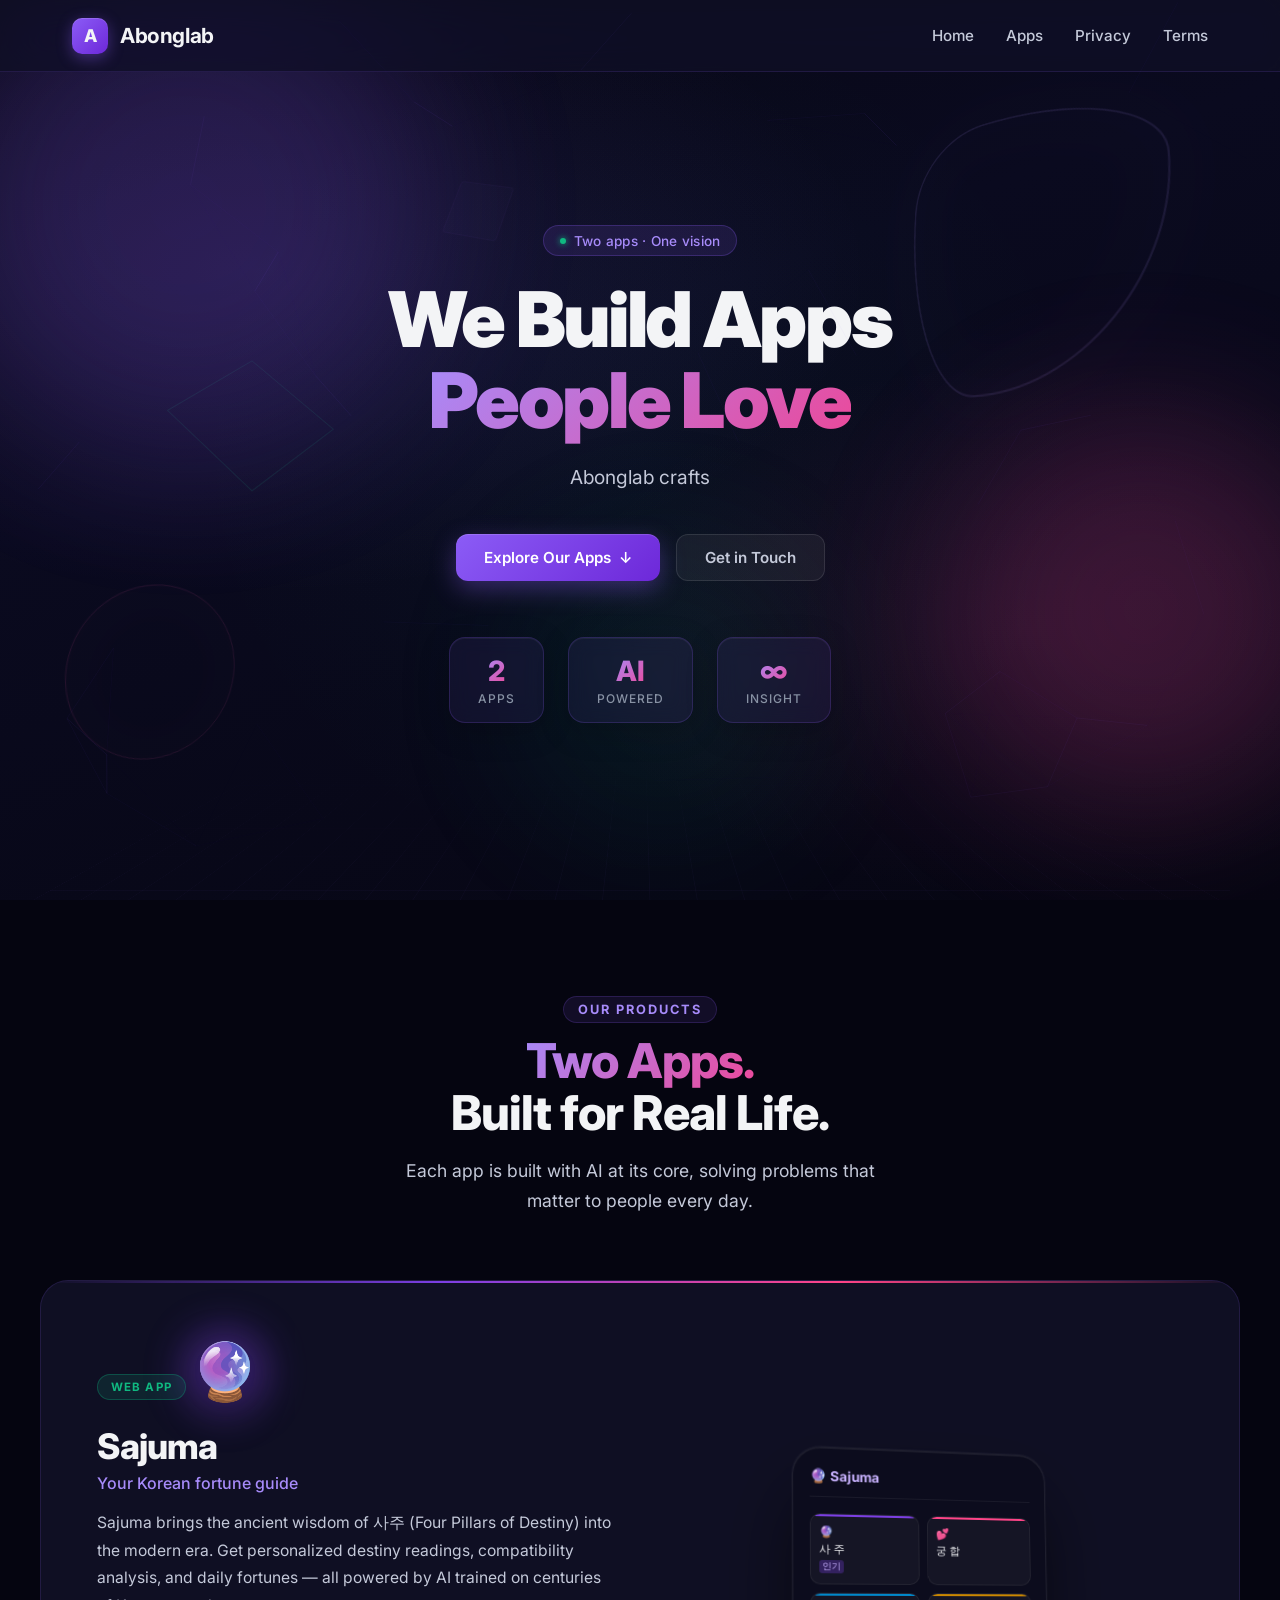
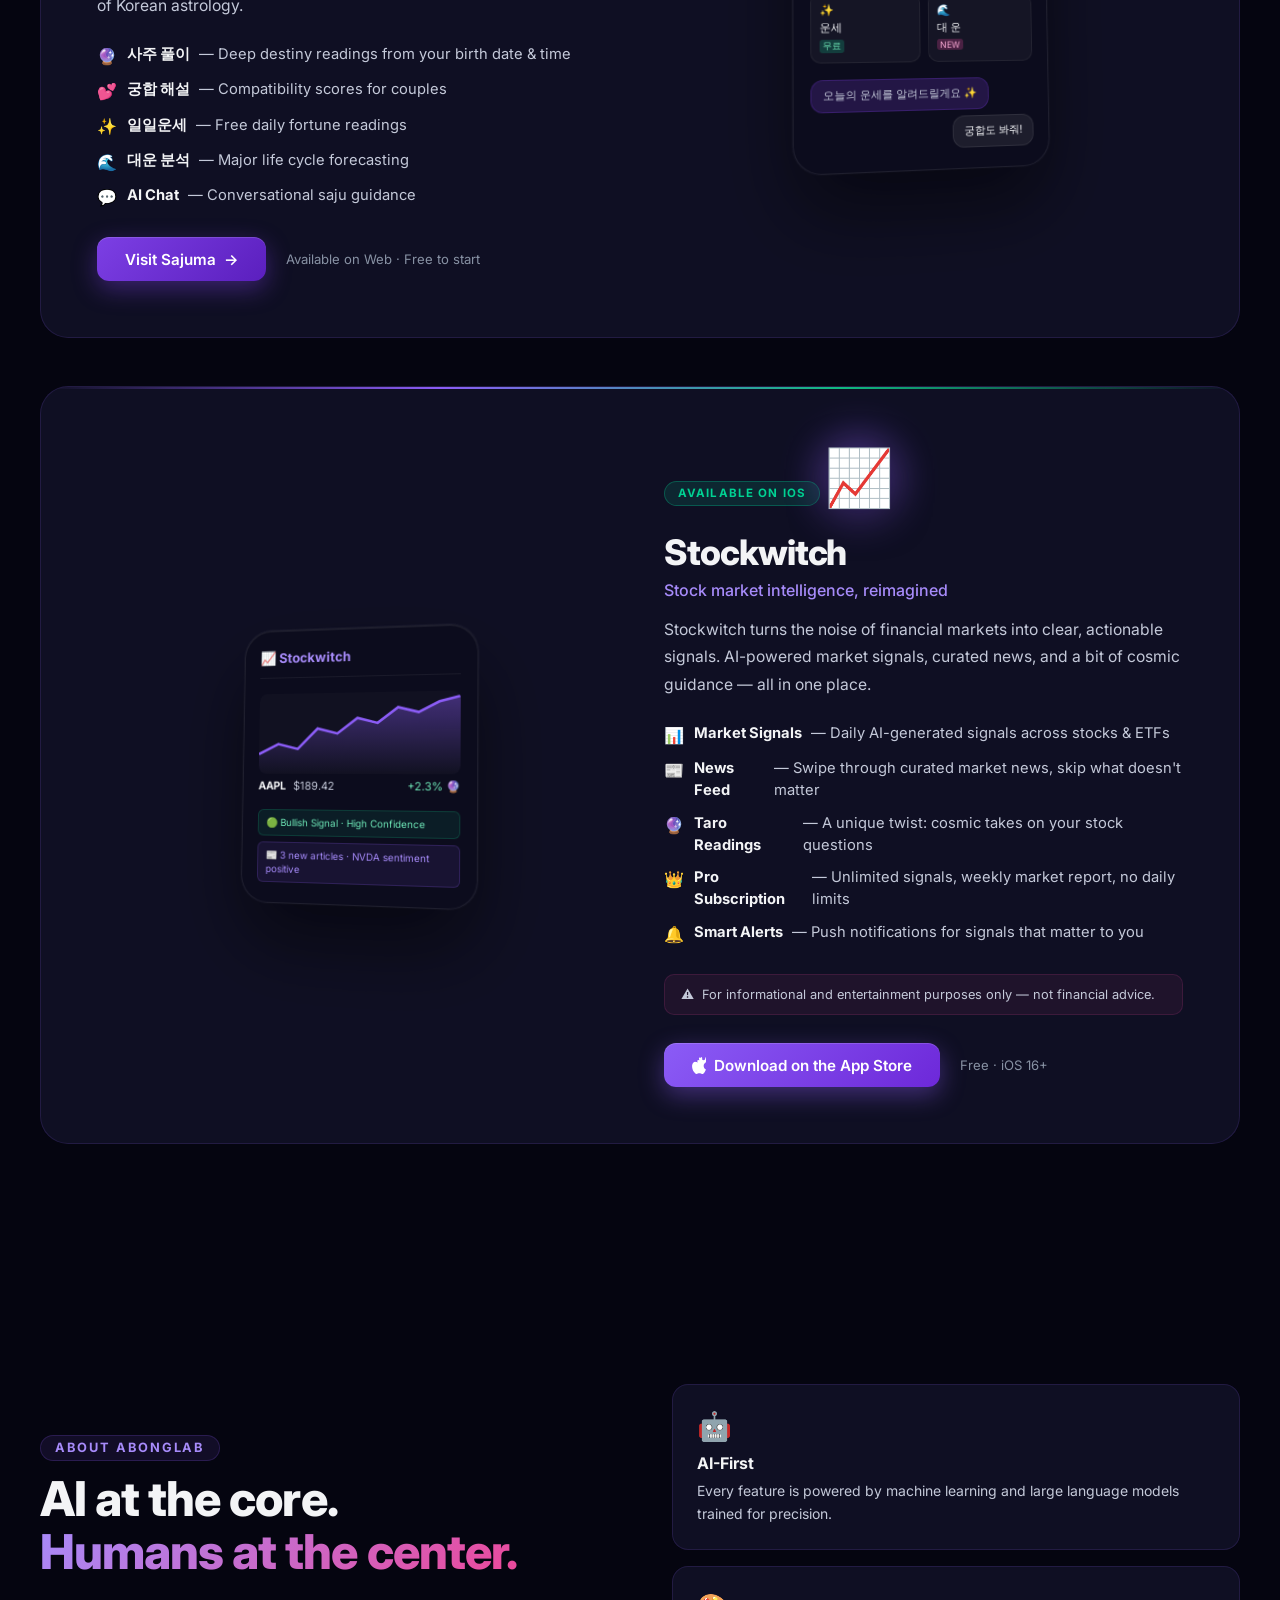
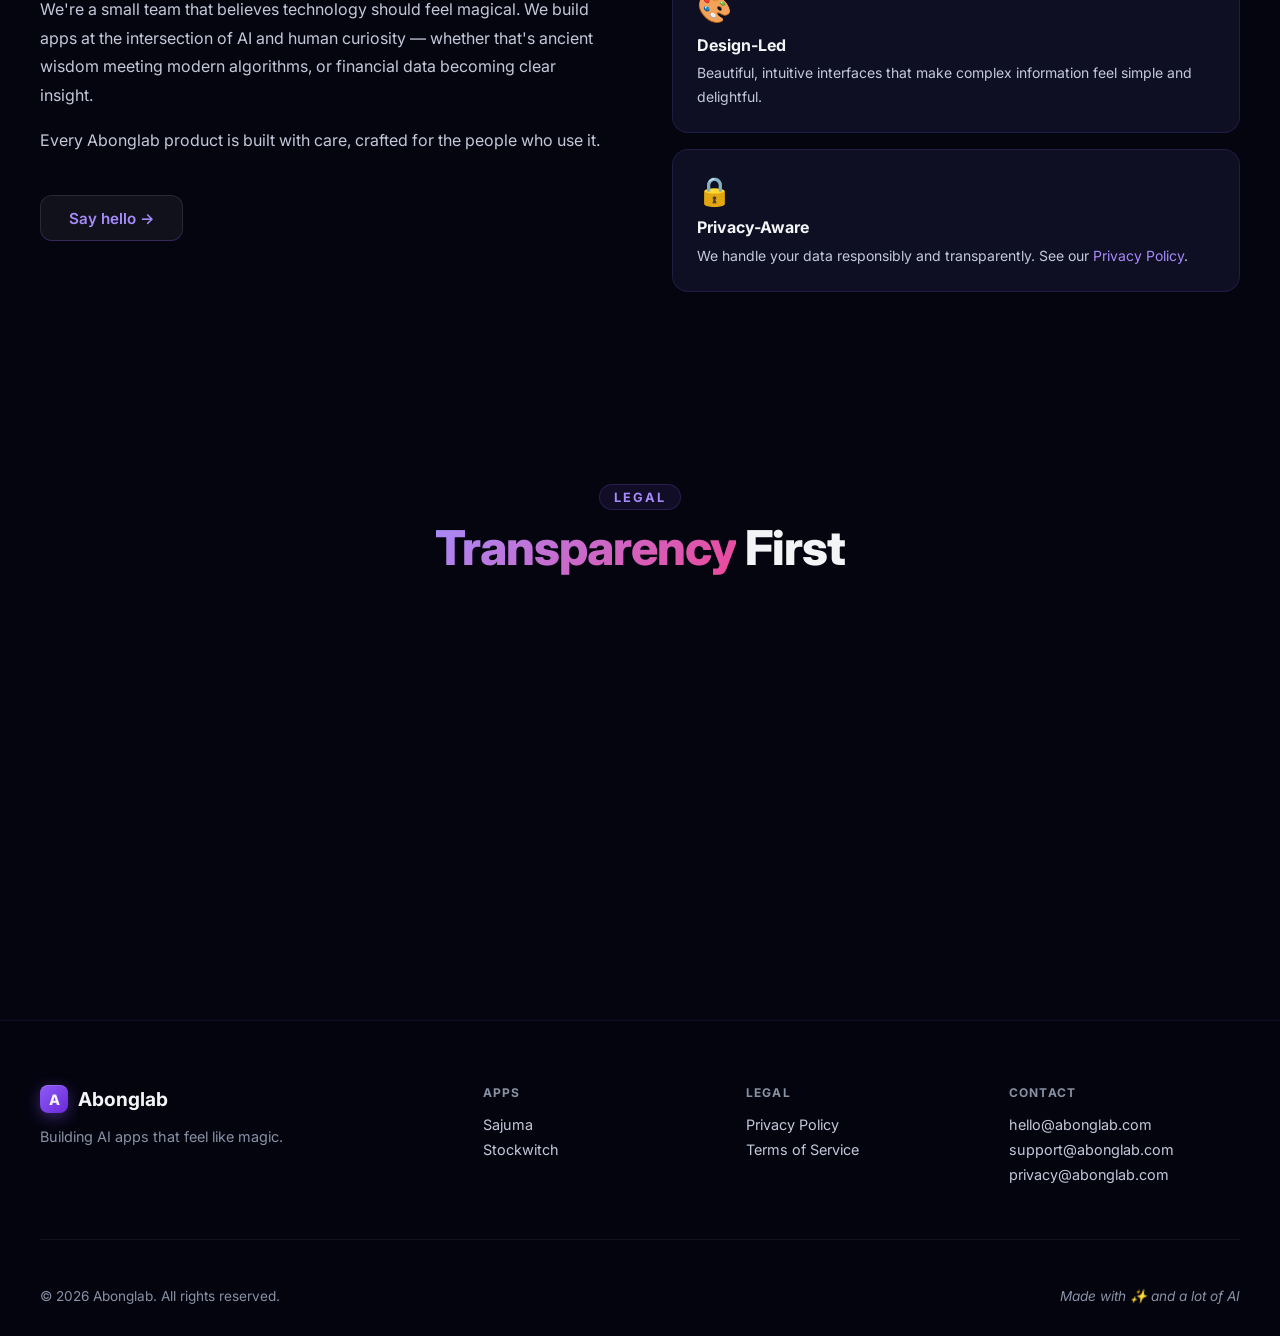
==== commit c94b8106: "Stockwitch launch: mark as live, expand privacy policy - Update Stockwitch card from Coming Soon to " ====
--- a/index.html
+++ b/index.html
@@ -176,7 +176,7 @@
             <div class="app-card app-card--stockwitch scroll-reveal" data-tilt>
                 <div class="app-card__inner app-card__inner--reverse">
                     <div class="app-card__content">
-                        <div class="app-tag app-tag--soon">Coming Soon</div>
+                        <div class="app-tag app-tag--live">Available on iOS</div>
                         <div class="app-icon-wrap">
                             <div class="app-icon app-icon--stockwitch">📈</div>
                             <div class="app-icon-glow app-icon-glow--stockwitch"></div>
@@ -184,25 +184,25 @@
                         <h3 class="app-title">Stockwitch</h3>
                         <p class="app-tagline">Stock market intelligence, reimagined</p>
                         <p class="app-desc">
-                            Stockwitch turns the noise of financial markets into clear, actionable signals. Smart insights, community sentiment, and personalized stock tracking — all in one elegant mobile experience. Launching on iOS soon.
+                            Stockwitch turns the noise of financial markets into clear, actionable signals. AI-powered market signals, curated news, and a bit of cosmic guidance — all in one place.
                         </p>
                         <ul class="app-features">
-                            <li><span class="feat-icon">📊</span> <strong>Market Signals</strong> — Intelligent insights on stocks & breaking news</li>
-                            <li><span class="feat-icon">📰</span> <strong>News Aggregation</strong> — Curated market news in one clean feed</li>
-                            <li><span class="feat-icon">👥</span> <strong>Community</strong> — Discuss stocks with real investors</li>
-                            <li><span class="feat-icon">🔔</span> <strong>Smart Alerts</strong> — Push notifications for signals that matter</li>
-                            <li><span class="feat-icon">⭐</span> <strong>Stock Tracker</strong> — Personalized watchlists & analysis</li>
+                            <li><span class="feat-icon">📊</span> <strong>Market Signals</strong> — Daily AI-generated signals across stocks & ETFs</li>
+                            <li><span class="feat-icon">📰</span> <strong>News Feed</strong> — Swipe through curated market news, skip what doesn't matter</li>
+                            <li><span class="feat-icon">🔮</span> <strong>Taro Readings</strong> — A unique twist: cosmic takes on your stock questions</li>
+                            <li><span class="feat-icon">👑</span> <strong>Pro Subscription</strong> — Unlimited signals, weekly market report, no daily limits</li>
+                            <li><span class="feat-icon">🔔</span> <strong>Smart Alerts</strong> — Push notifications for signals that matter to you</li>
                         </ul>
                         <div class="app-disclaimer">
                             <span class="disclaimer-icon">⚠️</span>
-                            Informational only — not financial advice. Always do your own research.
+                            For informational and entertainment purposes only — not financial advice.
                         </div>
                         <div class="app-cta">
-                            <div class="btn btn-stockwitch btn-disabled">
+                            <a href="https://apps.apple.com/app/stockwitch/id6741981994" target="_blank" rel="noopener" class="btn btn-stockwitch">
                                 <span class="apple-logo"></span>
-                                <span>Coming to App Store</span>
-                            </div>
-                            <span class="app-availability">iOS · Launching soon</span>
+                                <span>Download on the App Store</span>
+                            </a>
+                            <span class="app-availability">Free · iOS 16+</span>
                         </div>
                     </div>
                     <div class="app-card__visual app-card__visual--stockwitch">
@@ -338,7 +338,7 @@
                     <div class="footer-col">
                         <h5>Apps</h5>
                         <a href="https://sajuma.app" target="_blank" rel="noopener">Sajuma</a>
-                        <span style="color:var(--text-tertiary)">Stockwitch (Coming Soon)</span>
+                        <a href="https://apps.apple.com/app/stockwitch/id6741981994" target="_blank" rel="noopener">Stockwitch</a>
                     </div>
                     <div class="footer-col">
                         <h5>Legal</h5>
--- a/styles.css
+++ b/styles.css
@@ -587,6 +587,12 @@
     color: #fbbf24;
 }
 
+.app-tag--live {
+    background: rgba(0, 210, 147, 0.12);
+    border: 1px solid rgba(0, 210, 147, 0.3);
+    color: #00d293;
+}
+
 .btn-disabled {
     opacity: 0.55;
     cursor: not-allowed;
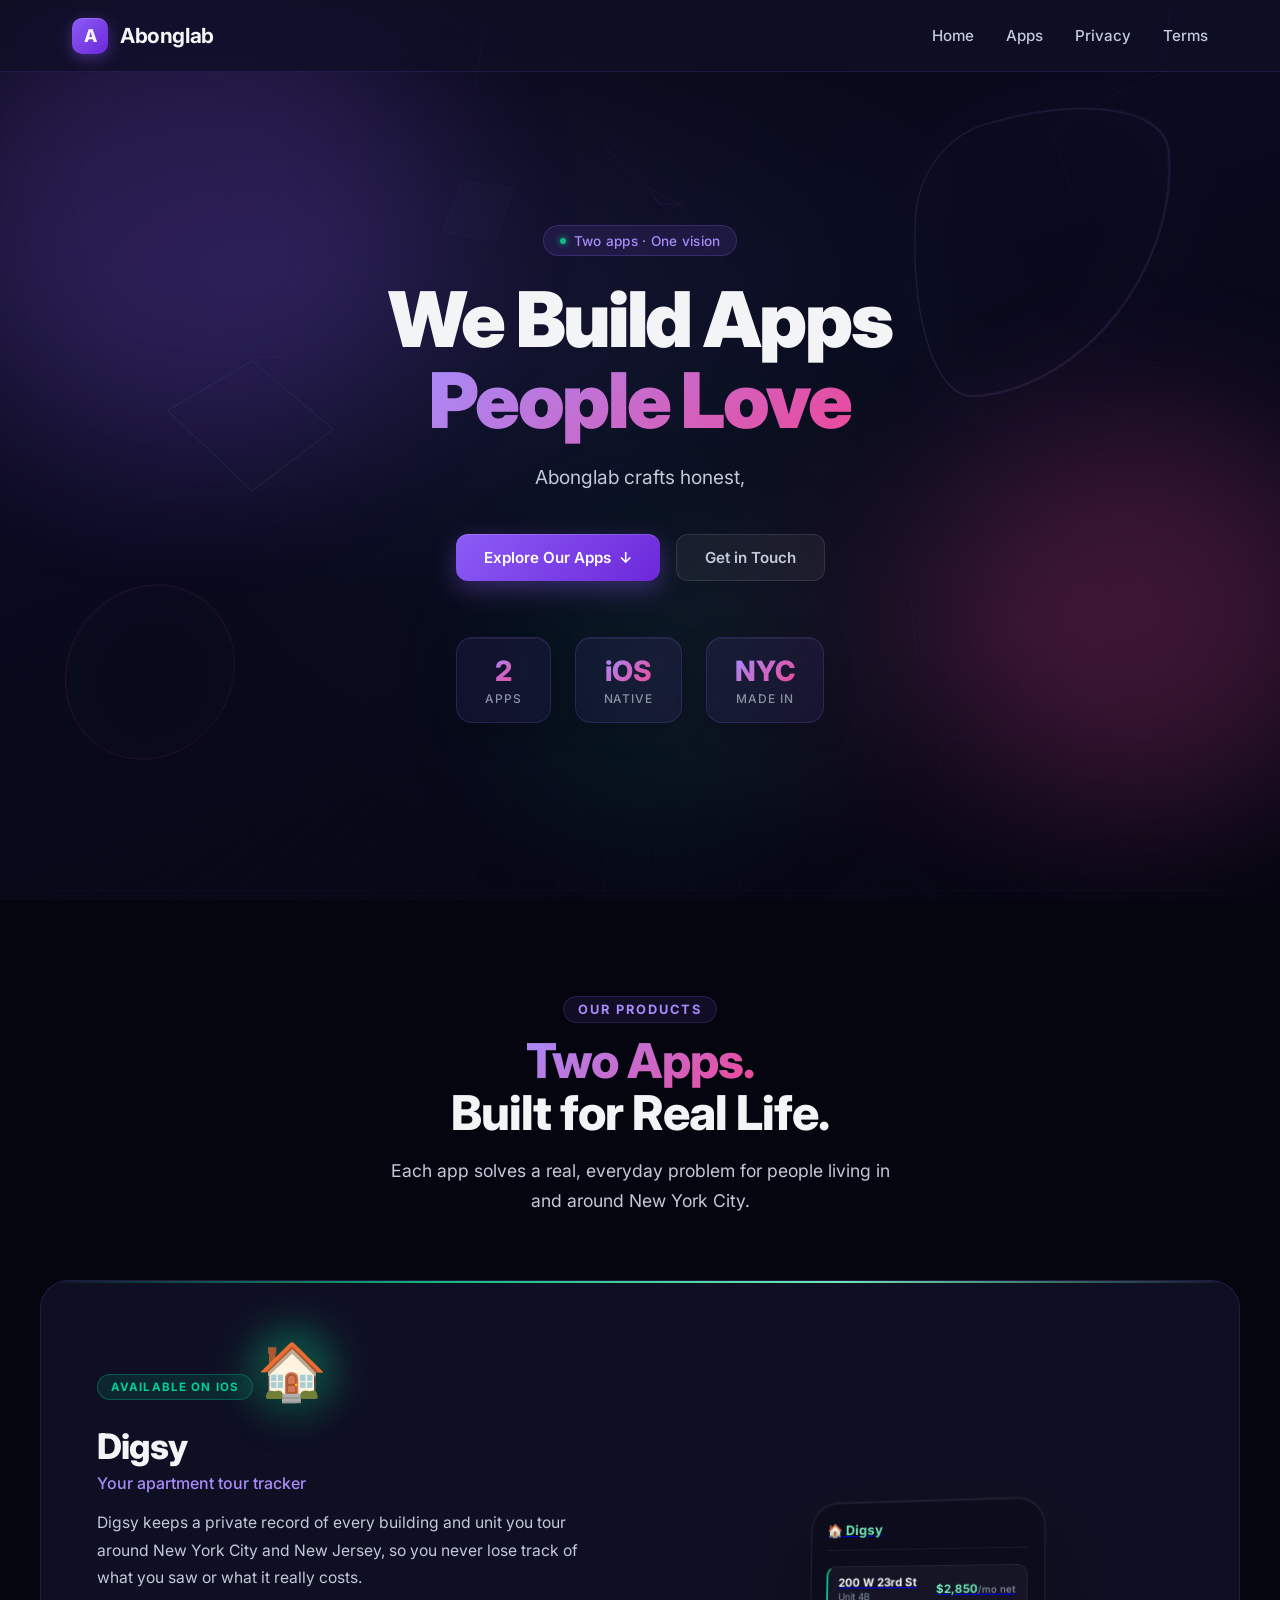
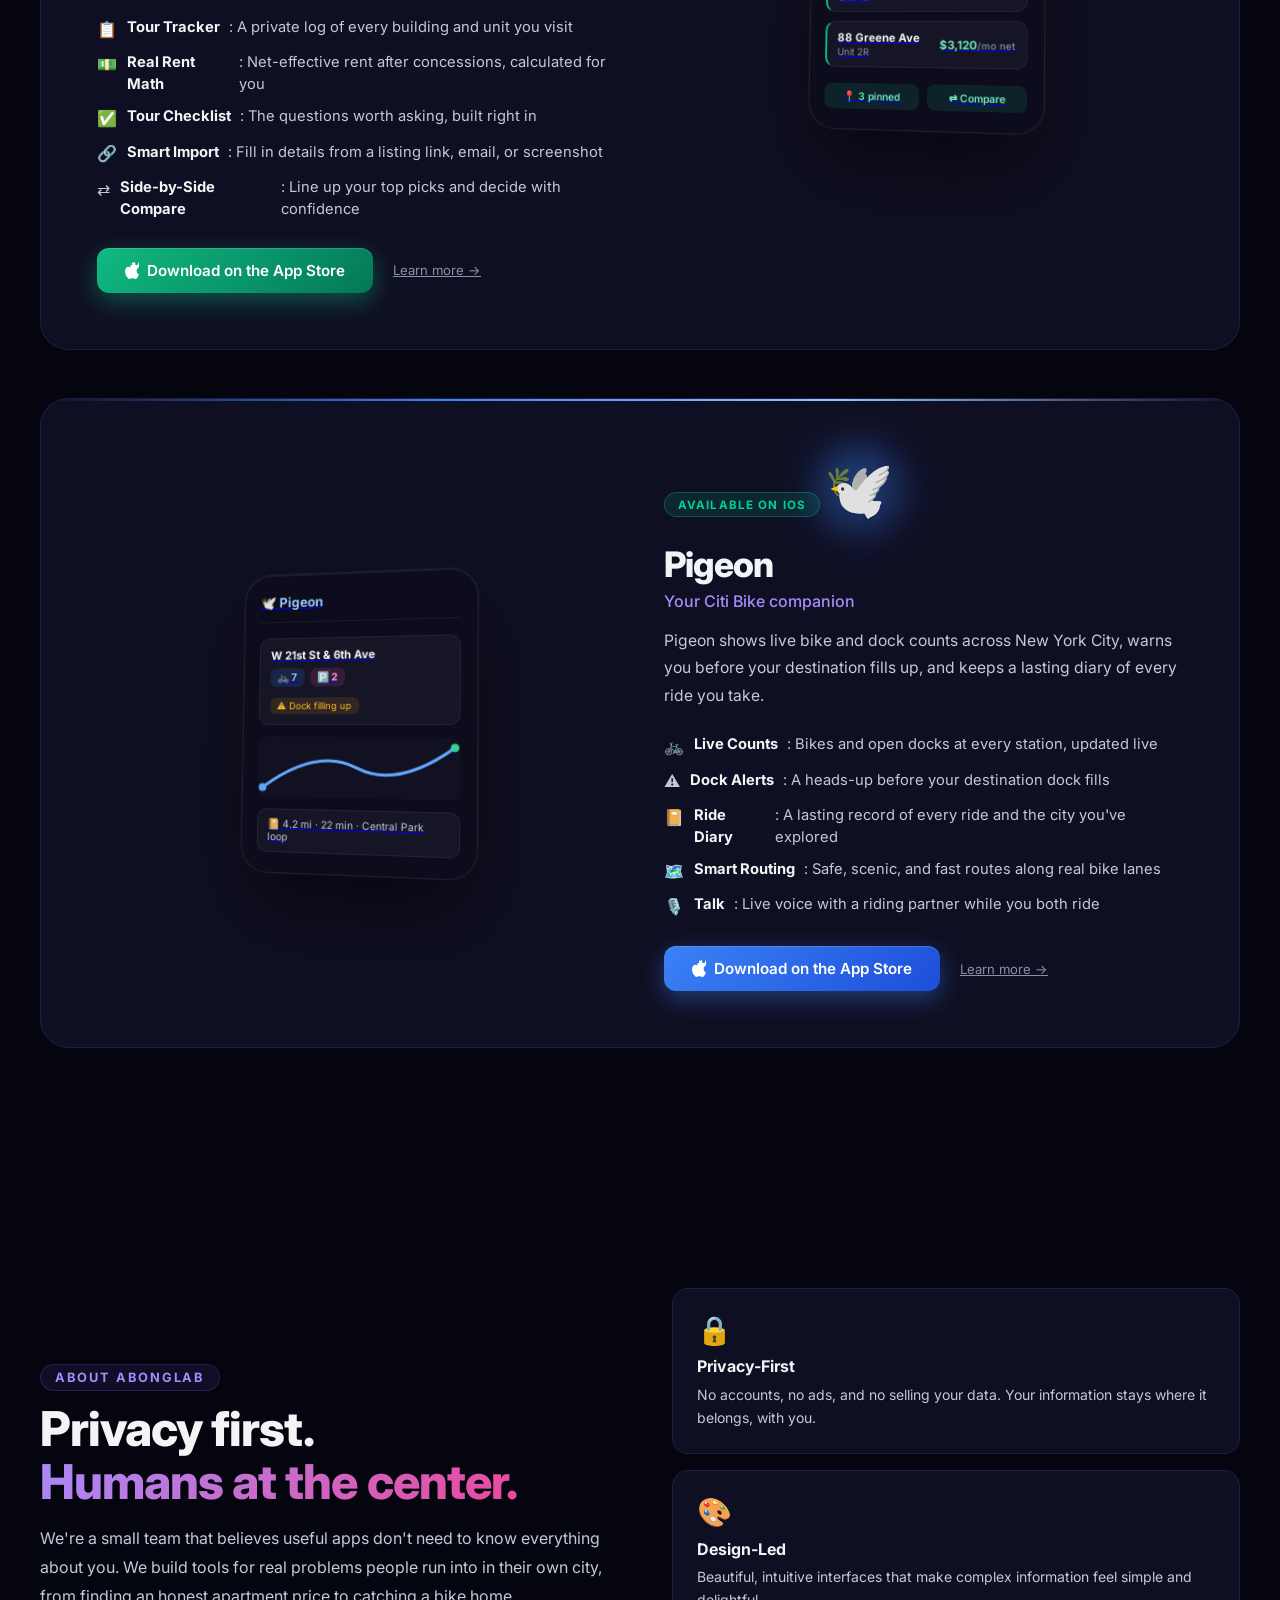
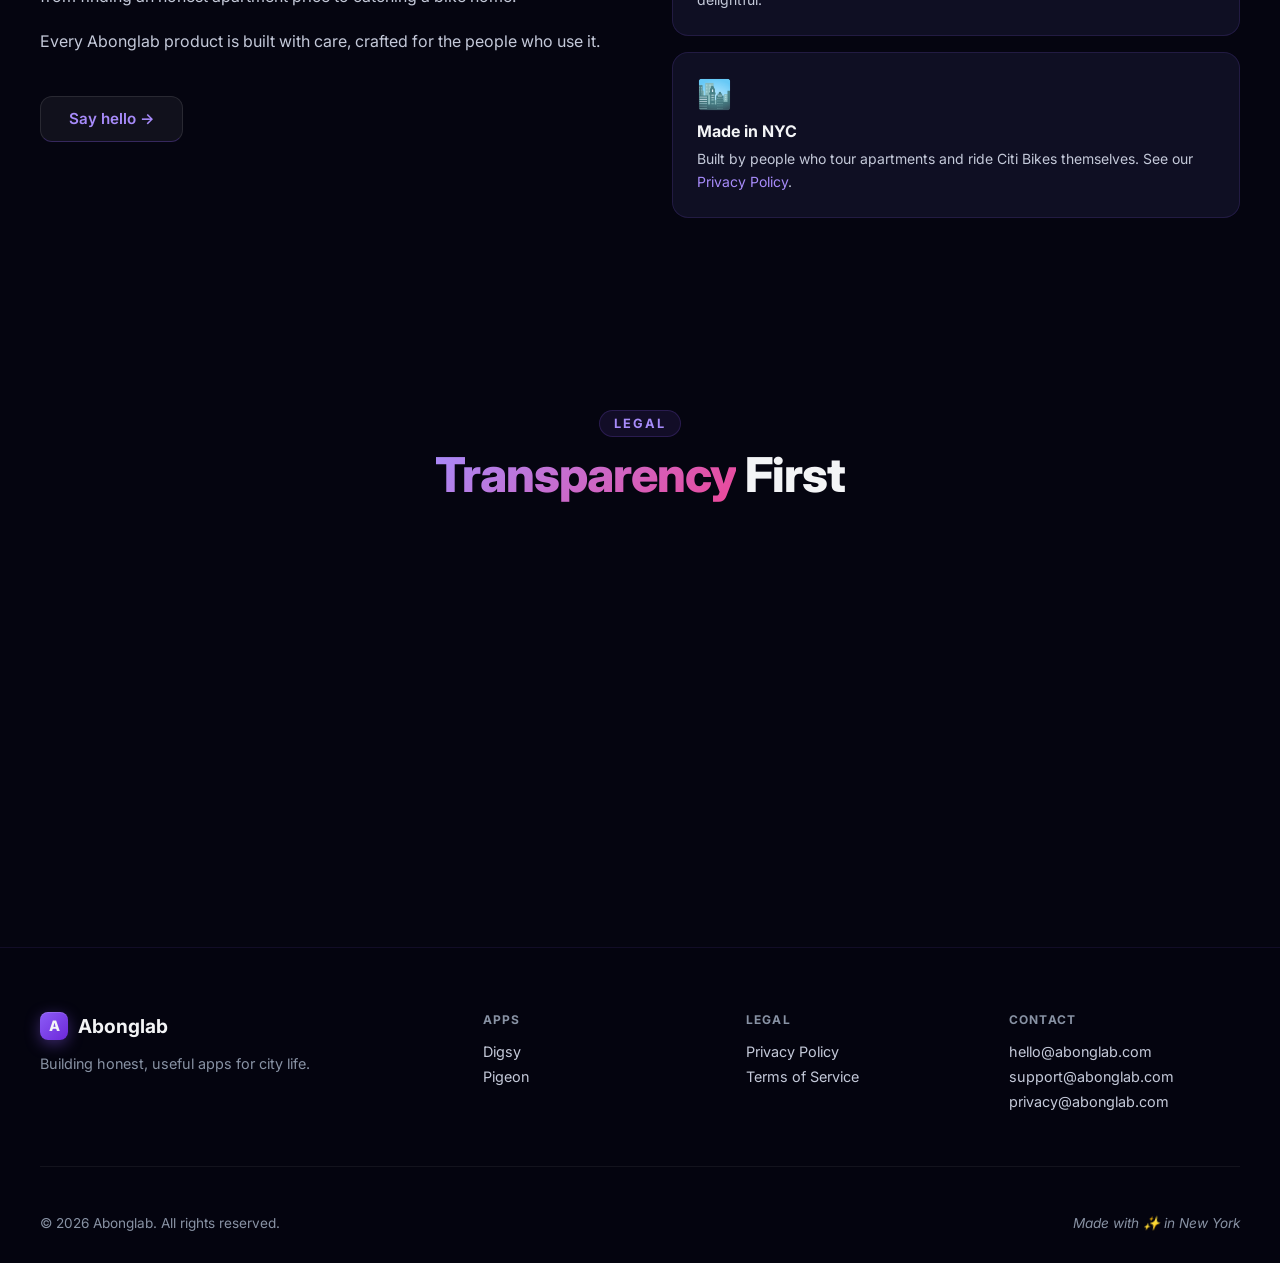
==== commit 9d489694: "Retouch site: replace Sajuma/Stockwitch with Digsy and Pigeon Swap the two legacy apps for Digsy and" ====
--- a/index.html
+++ b/index.html
@@ -3,7 +3,7 @@
 <head>
     <meta charset="UTF-8">
     <meta name="viewport" content="width=device-width, initial-scale=1.0">
-    <title>Abonglab - Building the Future of AI Apps</title>
+    <title>Abonglab - Apps for Real Life in New York</title>
     <link rel="stylesheet" href="styles.css">
     <link rel="preconnect" href="https://fonts.googleapis.com">
     <link rel="preconnect" href="https://fonts.gstatic.com" crossorigin>
@@ -58,7 +58,7 @@
             </h1>
 
             <p class="hero-subtitle scroll-reveal">
-                Abonglab crafts innovative experiences — from ancient Korean astrology to modern market intelligence.
+                Abonglab crafts honest, useful apps for everyday city life: finding your next apartment and exploring New York by bike.
             </p>
 
             <div class="cta-buttons scroll-reveal">
@@ -78,12 +78,12 @@
                     <span class="stat-label">Apps</span>
                 </div>
                 <div class="stat-card">
-                    <span class="stat-number">AI</span>
-                    <span class="stat-label">Powered</span>
+                    <span class="stat-number">iOS</span>
+                    <span class="stat-label">Native</span>
                 </div>
                 <div class="stat-card">
-                    <span class="stat-number">∞</span>
-                    <span class="stat-label">Insight</span>
+                    <span class="stat-number">NYC</span>
+                    <span class="stat-label">Made in</span>
                 </div>
             </div>
         </div>
@@ -102,141 +102,129 @@
                 <h2 class="section-title">
                     <span class="gradient-text">Two Apps.</span><br>Built for Real Life.
                 </h2>
-                <p class="section-desc">Each app is built with AI at its core, solving problems that matter to people every day.</p>
-            </div>
-
-            <!-- Sajuma App Card -->
-            <div class="app-card app-card--sajuma scroll-reveal" data-tilt>
+                <p class="section-desc">Each app solves a real, everyday problem for people living in and around New York City.</p>
+            </div>
+
+            <!-- Digsy App Card -->
+            <div class="app-card app-card--digsy scroll-reveal" data-tilt>
                 <div class="app-card__inner">
                     <div class="app-card__content">
-                        <div class="app-tag app-tag--web">Web App</div>
-                        <div class="app-icon-wrap">
-                            <div class="app-icon app-icon--sajuma">🔮</div>
-                            <div class="app-icon-glow app-icon-glow--sajuma"></div>
-                        </div>
-                        <h3 class="app-title">Sajuma</h3>
-                        <p class="app-tagline">Your Korean fortune guide</p>
+                        <div class="app-tag app-tag--live">Available on iOS</div>
+                        <a href="digsy/" class="app-icon-wrap">
+                            <div class="app-icon app-icon--digsy">🏠</div>
+                            <div class="app-icon-glow app-icon-glow--digsy"></div>
+                        </a>
+                        <h3 class="app-title"><a href="digsy/" style="color:inherit; text-decoration:none">Digsy</a></h3>
+                        <p class="app-tagline">Your apartment tour tracker</p>
                         <p class="app-desc">
-                            Sajuma brings the ancient wisdom of 사주 (Four Pillars of Destiny) into the modern era. Get personalized destiny readings, compatibility analysis, and daily fortunes — all powered by AI trained on centuries of Korean astrology.
+                            Digsy keeps a private record of every building and unit you tour around New York City and New Jersey, so you never lose track of what you saw or what it really costs.
                         </p>
                         <ul class="app-features">
-                            <li><span class="feat-icon">🔮</span> <strong>사주 풀이</strong> — Deep destiny readings from your birth date & time</li>
-                            <li><span class="feat-icon">💕</span> <strong>궁합 해설</strong> — Compatibility scores for couples</li>
-                            <li><span class="feat-icon">✨</span> <strong>일일운세</strong> — Free daily fortune readings</li>
-                            <li><span class="feat-icon">🌊</span> <strong>대운 분석</strong> — Major life cycle forecasting</li>
-                            <li><span class="feat-icon">💬</span> <strong>AI Chat</strong> — Conversational saju guidance</li>
+                            <li><span class="feat-icon">📋</span> <strong>Tour Tracker</strong>: A private log of every building and unit you visit</li>
+                            <li><span class="feat-icon">💵</span> <strong>Real Rent Math</strong>: Net-effective rent after concessions, calculated for you</li>
+                            <li><span class="feat-icon">✅</span> <strong>Tour Checklist</strong>: The questions worth asking, built right in</li>
+                            <li><span class="feat-icon">🔗</span> <strong>Smart Import</strong>: Fill in details from a listing link, email, or screenshot</li>
+                            <li><span class="feat-icon">⇄</span> <strong>Side-by-Side Compare</strong>: Line up your top picks and decide with confidence</li>
                         </ul>
                         <div class="app-cta">
-                            <a href="https://sajuma.app" class="btn btn-sajuma" target="_blank" rel="noopener">
-                                <span>Visit Sajuma</span>
-                                <span class="btn-arrow">→</span>
+                            <a href="#" class="btn btn-digsy">
+                                <span class="apple-logo"></span>
+                                <span>Download on the App Store</span>
                             </a>
-                            <span class="app-availability">Available on Web · Free to start</span>
+                            <!-- TODO: replace with real App Store URL -->
+                            <a href="digsy/" class="app-availability" style="text-decoration:underline">Learn more →</a>
                         </div>
                     </div>
-                    <div class="app-card__visual app-card__visual--sajuma">
-                        <div class="phone-mockup phone-mockup--web">
+                    <a href="digsy/" class="app-card__visual app-card__visual--digsy">
+                        <div class="phone-mockup">
                             <div class="phone-screen">
                                 <div class="mock-header">
-                                    <div class="mock-logo">🔮 Sajuma</div>
-                                </div>
-                                <div class="mock-services">
-                                    <div class="mock-service-card" style="--c: #7C3FE4">
-                                        <span>🔮</span>
-                                        <span>사 주</span>
-                                        <span class="mock-badge">인기</span>
+                                    <div class="mock-logo" style="color:#6ee7b7">🏠 Digsy</div>
+                                </div>
+                                <div class="mock-building-list">
+                                    <div class="mock-building-item">
+                                        <div class="mock-building-text">
+                                            <span class="mock-building-name">200 W 23rd St</span>
+                                            <span class="mock-building-unit">Unit 4B</span>
+                                        </div>
+                                        <span class="mock-rent">$2,850<small>/mo net</small></span>
                                     </div>
-                                    <div class="mock-service-card" style="--c: #FF4488">
-                                        <span>💕</span>
-                                        <span>궁 합</span>
+                                    <div class="mock-building-item">
+                                        <div class="mock-building-text">
+                                            <span class="mock-building-name">88 Greene Ave</span>
+                                            <span class="mock-building-unit">Unit 2R</span>
+                                        </div>
+                                        <span class="mock-rent">$3,120<small>/mo net</small></span>
                                     </div>
-                                    <div class="mock-service-card" style="--c: #0088CC">
-                                        <span>✨</span>
-                                        <span>운세</span>
-                                        <span class="mock-badge mock-badge--free">무료</span>
-                                    </div>
-                                    <div class="mock-service-card" style="--c: #CC8800">
-                                        <span>🌊</span>
-                                        <span>대 운</span>
-                                        <span class="mock-badge mock-badge--new">NEW</span>
-                                    </div>
-                                </div>
-                                <div class="mock-chat">
-                                    <div class="mock-bubble mock-bubble--ai">오늘의 운세를 알려드릴게요 ✨</div>
-                                    <div class="mock-bubble mock-bubble--user">궁합도 봐줘!</div>
+                                </div>
+                                <div class="mock-map-row">
+                                    <span class="mock-map-pin">📍 3 pinned</span>
+                                    <span class="mock-compare-chip">⇄ Compare</span>
                                 </div>
                             </div>
                         </div>
-                    </div>
-                </div>
-                <div class="app-card__glow app-card__glow--sajuma"></div>
-            </div>
-
-            <!-- Stockwitch App Card -->
-            <div class="app-card app-card--stockwitch scroll-reveal" data-tilt>
+                    </a>
+                </div>
+                <div class="app-card__glow app-card__glow--digsy"></div>
+            </div>
+
+            <!-- Pigeon App Card -->
+            <div class="app-card app-card--pigeon scroll-reveal" data-tilt>
                 <div class="app-card__inner app-card__inner--reverse">
                     <div class="app-card__content">
                         <div class="app-tag app-tag--live">Available on iOS</div>
-                        <div class="app-icon-wrap">
-                            <div class="app-icon app-icon--stockwitch">📈</div>
-                            <div class="app-icon-glow app-icon-glow--stockwitch"></div>
-                        </div>
-                        <h3 class="app-title">Stockwitch</h3>
-                        <p class="app-tagline">Stock market intelligence, reimagined</p>
+                        <a href="pigeon/" class="app-icon-wrap">
+                            <div class="app-icon app-icon--pigeon">🕊️</div>
+                            <div class="app-icon-glow app-icon-glow--pigeon"></div>
+                        </a>
+                        <h3 class="app-title"><a href="pigeon/" style="color:inherit; text-decoration:none">Pigeon</a></h3>
+                        <p class="app-tagline">Your Citi Bike companion</p>
                         <p class="app-desc">
-                            Stockwitch turns the noise of financial markets into clear, actionable signals. AI-powered market signals, curated news, and a bit of cosmic guidance — all in one place.
+                            Pigeon shows live bike and dock counts across New York City, warns you before your destination fills up, and keeps a lasting diary of every ride you take.
                         </p>
                         <ul class="app-features">
-                            <li><span class="feat-icon">📊</span> <strong>Market Signals</strong> — Daily AI-generated signals across stocks & ETFs</li>
-                            <li><span class="feat-icon">📰</span> <strong>News Feed</strong> — Swipe through curated market news, skip what doesn't matter</li>
-                            <li><span class="feat-icon">🔮</span> <strong>Taro Readings</strong> — A unique twist: cosmic takes on your stock questions</li>
-                            <li><span class="feat-icon">👑</span> <strong>Pro Subscription</strong> — Unlimited signals, weekly market report, no daily limits</li>
-                            <li><span class="feat-icon">🔔</span> <strong>Smart Alerts</strong> — Push notifications for signals that matter to you</li>
+                            <li><span class="feat-icon">🚲</span> <strong>Live Counts</strong>: Bikes and open docks at every station, updated live</li>
+                            <li><span class="feat-icon">⚠️</span> <strong>Dock Alerts</strong>: A heads-up before your destination dock fills</li>
+                            <li><span class="feat-icon">📔</span> <strong>Ride Diary</strong>: A lasting record of every ride and the city you've explored</li>
+                            <li><span class="feat-icon">🗺️</span> <strong>Smart Routing</strong>: Safe, scenic, and fast routes along real bike lanes</li>
+                            <li><span class="feat-icon">🎙️</span> <strong>Talk</strong>: Live voice with a riding partner while you both ride</li>
                         </ul>
-                        <div class="app-disclaimer">
-                            <span class="disclaimer-icon">⚠️</span>
-                            For informational and entertainment purposes only — not financial advice.
-                        </div>
                         <div class="app-cta">
-                            <a href="https://apps.apple.com/app/stockwitch/id6741981994" target="_blank" rel="noopener" class="btn btn-stockwitch">
+                            <a href="#" class="btn btn-pigeon">
                                 <span class="apple-logo"></span>
                                 <span>Download on the App Store</span>
                             </a>
-                            <span class="app-availability">Free · iOS 16+</span>
+                            <!-- TODO: replace with real App Store URL -->
+                            <a href="pigeon/" class="app-availability" style="text-decoration:underline">Learn more →</a>
                         </div>
                     </div>
-                    <div class="app-card__visual app-card__visual--stockwitch">
+                    <a href="pigeon/" class="app-card__visual app-card__visual--pigeon">
                         <div class="phone-mockup">
                             <div class="phone-screen">
                                 <div class="mock-header">
-                                    <div class="mock-logo" style="color:#a78bfa">📈 Stockwitch</div>
-                                </div>
-                                <div class="mock-chart">
-                                    <svg viewBox="0 0 200 80" class="chart-svg">
-                                        <defs>
-                                            <linearGradient id="chartGrad" x1="0" y1="0" x2="0" y2="1">
-                                                <stop offset="0%" stop-color="#8b5cf6" stop-opacity="0.4"/>
-                                                <stop offset="100%" stop-color="#8b5cf6" stop-opacity="0"/>
-                                            </linearGradient>
-                                        </defs>
-                                        <path d="M0,60 L20,50 L40,55 L60,35 L80,40 L100,25 L120,30 L140,15 L160,20 L180,10 L200,5" fill="none" stroke="#8b5cf6" stroke-width="2.5"/>
-                                        <path d="M0,60 L20,50 L40,55 L60,35 L80,40 L100,25 L120,30 L140,15 L160,20 L180,10 L200,5 L200,80 L0,80Z" fill="url(#chartGrad)"/>
+                                    <div class="mock-logo" style="color:#93c5fd">🕊️ Pigeon</div>
+                                </div>
+                                <div class="mock-station-card">
+                                    <span class="mock-station-name">W 21st St &amp; 6th Ave</span>
+                                    <div class="mock-station-counts">
+                                        <span class="mock-count mock-count--bikes">🚲 7</span>
+                                        <span class="mock-count mock-count--docks">🅿️ 2</span>
+                                    </div>
+                                    <span class="mock-dock-alert">⚠️ Dock filling up</span>
+                                </div>
+                                <div class="mock-route-wrap">
+                                    <svg viewBox="0 0 200 60" class="route-svg">
+                                        <path d="M5,50 Q60,10 100,30 T195,10" fill="none" stroke="#60a5fa" stroke-width="3" stroke-linecap="round"/>
+                                        <circle cx="5" cy="50" r="4" fill="#60a5fa"/>
+                                        <circle cx="195" cy="10" r="4" fill="#34d399"/>
                                     </svg>
-                                    <div class="mock-ticker">
-                                        <span class="ticker-symbol">AAPL</span>
-                                        <span class="ticker-price">$189.42</span>
-                                        <span class="ticker-change">+2.3% 🔮</span>
-                                    </div>
-                                </div>
-                                <div class="mock-signals">
-                                    <div class="mock-signal mock-signal--bull">🟢 Bullish Signal · High Confidence</div>
-                                    <div class="mock-signal mock-signal--news">📰 3 new articles · NVDA sentiment positive</div>
-                                </div>
+                                </div>
+                                <div class="mock-diary-entry">📔 4.2 mi · 22 min · Central Park loop</div>
                             </div>
                         </div>
-                    </div>
-                </div>
-                <div class="app-card__glow app-card__glow--stockwitch"></div>
+                    </a>
+                </div>
+                <div class="app-card__glow app-card__glow--pigeon"></div>
             </div>
         </div>
     </section>
@@ -247,8 +235,8 @@
             <div class="mission-grid">
                 <div class="mission-text">
                     <span class="section-eyebrow">About Abonglab</span>
-                    <h2 class="section-title">AI at the core.<br><span class="gradient-text">Humans at the center.</span></h2>
-                    <p>We're a small team that believes technology should feel magical. We build apps at the intersection of AI and human curiosity — whether that's ancient wisdom meeting modern algorithms, or financial data becoming clear insight.</p>
+                    <h2 class="section-title">Privacy first.<br><span class="gradient-text">Humans at the center.</span></h2>
+                    <p>We're a small team that believes useful apps don't need to know everything about you. We build tools for real problems people run into in their own city, from finding an honest apartment price to catching a bike home.</p>
                     <p>Every Abonglab product is built with care, crafted for the people who use it.</p>
                     <a href="mailto:hello@abonglab.com" class="btn btn-ghost" style="margin-top:1.5rem">
                         Say hello →
@@ -256,9 +244,9 @@
                 </div>
                 <div class="mission-values">
                     <div class="value-card" data-tilt>
-                        <div class="value-icon">🤖</div>
-                        <h4>AI-First</h4>
-                        <p>Every feature is powered by machine learning and large language models trained for precision.</p>
+                        <div class="value-icon">🔒</div>
+                        <h4>Privacy-First</h4>
+                        <p>No accounts, no ads, and no selling your data. Your information stays where it belongs, with you.</p>
                     </div>
                     <div class="value-card" data-tilt>
                         <div class="value-icon">🎨</div>
@@ -266,9 +254,9 @@
                         <p>Beautiful, intuitive interfaces that make complex information feel simple and delightful.</p>
                     </div>
                     <div class="value-card" data-tilt>
-                        <div class="value-icon">🔒</div>
-                        <h4>Privacy-Aware</h4>
-                        <p>We handle your data responsibly and transparently. See our <a href="privacy.html">Privacy Policy</a>.</p>
+                        <div class="value-icon">🏙️</div>
+                        <h4>Made in NYC</h4>
+                        <p>Built by people who tour apartments and ride Citi Bikes themselves. See our <a href="privacy.html">Privacy Policy</a>.</p>
                     </div>
                 </div>
             </div>
@@ -288,7 +276,7 @@
                     <div class="card-icon">🔒</div>
                     <h3 class="card-title">Privacy Policy</h3>
                     <p class="card-description">
-                        How we collect, use, and protect your data across all Abonglab apps — including Sajuma and Stockwitch.
+                        How we collect, use, and protect your data across all Abonglab apps, including Digsy and Pigeon.
                     </p>
                     <a href="privacy.html" class="card-link">
                         Read Policy <span class="arrow">→</span>
@@ -300,7 +288,7 @@
                     <div class="card-icon">⚖️</div>
                     <h3 class="card-title">Terms of Service</h3>
                     <p class="card-description">
-                        Your rights and responsibilities when using Sajuma, Stockwitch, and any future Abonglab product.
+                        Your rights and responsibilities when using Digsy, Pigeon, and any future Abonglab product.
                     </p>
                     <a href="terms.html" class="card-link">
                         Read Terms <span class="arrow">→</span>
@@ -312,7 +300,7 @@
                     <div class="card-icon">✉️</div>
                     <h3 class="card-title">Contact Us</h3>
                     <p class="card-description">
-                        Questions, feedback, privacy requests, or support — we're a small team and we actually respond.
+                        Questions, feedback, privacy requests, or support: we're a small team and we actually respond.
                     </p>
                     <a href="mailto:hello@abonglab.com" class="card-link">
                         hello@abonglab.com <span class="arrow">→</span>
@@ -332,13 +320,13 @@
                         <div class="logo-mark logo-mark--sm">A</div>
                         <span>Abonglab</span>
                     </div>
-                    <p class="footer-bio">Building AI apps that feel like magic.</p>
+                    <p class="footer-bio">Building honest, useful apps for city life.</p>
                 </div>
                 <div class="footer-links-grid">
                     <div class="footer-col">
                         <h5>Apps</h5>
-                        <a href="https://sajuma.app" target="_blank" rel="noopener">Sajuma</a>
-                        <a href="https://apps.apple.com/app/stockwitch/id6741981994" target="_blank" rel="noopener">Stockwitch</a>
+                        <a href="digsy/">Digsy</a>
+                        <a href="pigeon/">Pigeon</a>
                     </div>
                     <div class="footer-col">
                         <h5>Legal</h5>
@@ -355,7 +343,7 @@
             </div>
             <div class="footer-bottom">
                 <p>© 2026 Abonglab. All rights reserved.</p>
-                <p class="footer-tagline">Made with ✨ and a lot of AI</p>
+                <p class="footer-tagline">Made with ✨ in New York</p>
             </div>
         </div>
     </footer>
--- a/styles.css
+++ b/styles.css
@@ -1,4 +1,4 @@
-/* ===== ABONGLAB — 3D THEME ===== */
+/* ===== ABONGLAB: 3D THEME ===== */
 
 :root {
     --primary: #8b5cf6;
@@ -6,9 +6,10 @@
     --primary-light: #a78bfa;
     --secondary: #ec4899;
     --accent: #10b981;
-    --sajuma: #7C3FE4;
-    --sajuma-light: #C9B3FF;
-    --stockwitch: #8b5cf6;
+    --digsy: #10b981;
+    --digsy-light: #6ee7b7;
+    --pigeon: #3b82f6;
+    --pigeon-light: #93c5fd;
     --dark: #0a0a1a;
     --darker: #050510;
     --card-bg: rgba(20, 20, 45, 0.7);
@@ -523,12 +524,12 @@
     pointer-events: none;
 }
 
-.app-card--sajuma .app-card__glow {
-    background: radial-gradient(ellipse at 30% 50%, rgba(124, 63, 228, 0.15) 0%, transparent 70%);
-}
-
-.app-card--stockwitch .app-card__glow {
-    background: radial-gradient(ellipse at 70% 50%, rgba(139, 92, 246, 0.15) 0%, transparent 70%);
+.app-card--digsy .app-card__glow {
+    background: radial-gradient(ellipse at 30% 50%, rgba(16, 185, 129, 0.15) 0%, transparent 70%);
+}
+
+.app-card--pigeon .app-card__glow {
+    background: radial-gradient(ellipse at 70% 50%, rgba(59, 130, 246, 0.15) 0%, transparent 70%);
 }
 
 .app-card:hover .app-card__glow {
@@ -536,24 +537,24 @@
 }
 
 /* Top accent line */
-.app-card--sajuma::before {
+.app-card--digsy::before {
     content: '';
     position: absolute;
     top: 0;
     left: 0;
     right: 0;
     height: 2px;
-    background: linear-gradient(90deg, transparent, #7C3FE4, #FF4488, transparent);
-}
-
-.app-card--stockwitch::before {
+    background: linear-gradient(90deg, transparent, #10b981, #6ee7b7, transparent);
+}
+
+.app-card--pigeon::before {
     content: '';
     position: absolute;
     top: 0;
     left: 0;
     right: 0;
     height: 2px;
-    background: linear-gradient(90deg, transparent, #8b5cf6, #10b981, transparent);
+    background: linear-gradient(90deg, transparent, #3b82f6, #93c5fd, transparent);
 }
 
 .app-tag {
@@ -630,8 +631,8 @@
     z-index: -1;
 }
 
-.app-icon-glow--sajuma  { background: #7C3FE4; }
-.app-icon-glow--stockwitch { background: #8b5cf6; }
+.app-icon-glow--digsy  { background: #10b981; }
+.app-icon-glow--pigeon { background: #3b82f6; }
 
 .app-title {
     font-size: 2.2rem;
@@ -756,88 +757,126 @@
     color: #C9B3FF;
 }
 
-.mock-services {
-    display: grid;
-    grid-template-columns: 1fr 1fr;
+/* Digsy mockup: toured buildings with net-effective rent */
+.mock-building-list {
+    display: flex;
+    flex-direction: column;
+    gap: 0.55rem;
+    margin-bottom: 1rem;
+}
+
+.mock-building-item {
+    background: rgba(255,255,255,0.04);
+    border: 1px solid rgba(255,255,255,0.06);
+    border-left: 2px solid var(--digsy);
+    border-radius: 10px;
+    padding: 0.55rem 0.7rem;
+    display: flex;
+    align-items: center;
+    justify-content: space-between;
     gap: 0.5rem;
-    margin-bottom: 1rem;
-}
-
-.mock-service-card {
+}
+
+.mock-building-text {
+    display: flex;
+    flex-direction: column;
+    gap: 0.1rem;
+}
+
+.mock-building-name {
+    font-size: 0.72rem;
+    font-weight: 700;
+    color: var(--text);
+}
+
+.mock-building-unit {
+    font-size: 0.62rem;
+    color: var(--text-tertiary);
+}
+
+.mock-rent {
+    font-size: 0.72rem;
+    font-weight: 700;
+    color: var(--digsy-light);
+    white-space: nowrap;
+}
+
+.mock-rent small {
+    font-weight: 500;
+    color: var(--text-tertiary);
+}
+
+.mock-map-row {
+    display: flex;
+    gap: 0.5rem;
+}
+
+.mock-map-pin,
+.mock-compare-chip {
+    flex: 1;
+    text-align: center;
+    font-size: 0.65rem;
+    font-weight: 600;
+    border-radius: 8px;
+    padding: 0.4rem 0.5rem;
+    background: rgba(16, 185, 129, 0.12);
+    color: #6ee7b7;
+}
+
+/* Pigeon mockup: live station counts, route, ride diary */
+.mock-station-card {
     background: rgba(255,255,255,0.04);
     border: 1px solid rgba(255,255,255,0.06);
     border-radius: 10px;
-    padding: 0.6rem 0.5rem;
-    display: flex;
-    flex-direction: column;
-    gap: 0.2rem;
-    font-size: 0.7rem;
+    padding: 0.6rem 0.7rem;
+    margin-bottom: 0.75rem;
+}
+
+.mock-station-name {
+    display: block;
+    font-size: 0.72rem;
+    font-weight: 700;
     color: var(--text);
-    position: relative;
-    overflow: hidden;
-}
-
-.mock-service-card::before {
-    content: '';
-    position: absolute;
-    top: 0;
-    left: 0;
-    right: 0;
-    height: 2px;
-    background: var(--c);
-}
-
-.mock-badge {
-    font-size: 0.55rem;
-    background: rgba(124, 63, 228, 0.3);
-    border-radius: 3px;
-    padding: 0 3px;
-    width: fit-content;
-    color: #C9B3FF;
-}
-
-.mock-badge--free {
-    background: rgba(16, 185, 129, 0.25);
-    color: #6ee7b7;
-}
-
-.mock-badge--new {
-    background: rgba(236, 72, 153, 0.25);
+    margin-bottom: 0.4rem;
+}
+
+.mock-station-counts {
+    display: flex;
+    gap: 0.4rem;
+    margin-bottom: 0.4rem;
+}
+
+.mock-count {
+    font-size: 0.65rem;
+    font-weight: 700;
+    border-radius: 6px;
+    padding: 0.2rem 0.45rem;
+}
+
+.mock-count--bikes {
+    background: rgba(59, 130, 246, 0.15);
+    color: var(--pigeon-light);
+}
+
+.mock-count--docks {
+    background: rgba(236, 72, 153, 0.15);
     color: #f9a8d4;
 }
 
-.mock-chat {
-    display: flex;
-    flex-direction: column;
-    gap: 0.4rem;
-}
-
-.mock-bubble {
-    padding: 0.45rem 0.7rem;
-    border-radius: 12px;
-    font-size: 0.68rem;
-    line-height: 1.4;
-    max-width: 85%;
-}
-
-.mock-bubble--ai {
-    background: rgba(124, 63, 228, 0.2);
-    border: 1px solid rgba(124, 63, 228, 0.25);
-    color: var(--text-secondary);
-    align-self: flex-start;
-}
-
-.mock-bubble--user {
-    background: rgba(255,255,255,0.07);
-    border: 1px solid rgba(255,255,255,0.08);
-    color: var(--text);
-    align-self: flex-end;
-}
-
-.mock-chart {
+.mock-dock-alert {
+    display: inline-block;
+    font-size: 0.6rem;
+    color: #fbbf24;
+    background: rgba(245, 158, 11, 0.12);
+    border-radius: 6px;
+    padding: 0.2rem 0.45rem;
+}
+
+.mock-route-wrap {
     margin-bottom: 0.75rem;
 }
 
+.route-svg,
 .chart-svg {
     width: 100%;
     height: auto;
@@ -846,41 +885,13 @@
     background: rgba(255,255,255,0.02);
 }
 
-.mock-ticker {
-    display: flex;
-    align-items: center;
-    gap: 0.5rem;
-    padding: 0.3rem 0;
-    font-size: 0.7rem;
-}
-
-.ticker-symbol { font-weight: 700; color: var(--text); }
-.ticker-price  { color: var(--text-secondary); }
-.ticker-change { color: #6ee7b7; margin-left: auto; }
-
-.mock-signals {
-    display: flex;
-    flex-direction: column;
-    gap: 0.4rem;
-}
-
-.mock-signal {
-    font-size: 0.62rem;
-    border-radius: 6px;
-    padding: 0.35rem 0.5rem;
-    line-height: 1.4;
-}
-
-.mock-signal--bull {
-    background: rgba(16, 185, 129, 0.1);
-    border: 1px solid rgba(16, 185, 129, 0.2);
-    color: #6ee7b7;
-}
-
-.mock-signal--news {
-    background: rgba(139, 92, 246, 0.1);
-    border: 1px solid rgba(139, 92, 246, 0.2);
-    color: var(--primary-light);
+.mock-diary-entry {
+    font-size: 0.65rem;
+    color: var(--text-secondary);
+    background: rgba(255,255,255,0.04);
+    border: 1px solid rgba(255,255,255,0.06);
+    border-radius: 10px;
+    padding: 0.5rem 0.65rem;
 }
 
 /* ===== MISSION SECTION ===== */
@@ -1006,26 +1017,26 @@
     transform: translateY(-2px);
 }
 
-.btn-sajuma {
-    background: linear-gradient(135deg, #7C3FE4, #5B1FBE);
+.btn-digsy {
+    background: linear-gradient(135deg, #10b981, #047857);
     color: white;
-    box-shadow: 0 8px 24px rgba(124, 63, 228, 0.4), inset 0 1px 0 rgba(255,255,255,0.15);
-}
-
-.btn-sajuma:hover {
+    box-shadow: 0 8px 24px rgba(16, 185, 129, 0.4), inset 0 1px 0 rgba(255,255,255,0.15);
+}
+
+.btn-digsy:hover {
     transform: translateY(-2px);
-    box-shadow: 0 12px 32px rgba(124, 63, 228, 0.55);
-}
-
-.btn-stockwitch {
-    background: linear-gradient(135deg, #8b5cf6, #6d28d9);
+    box-shadow: 0 12px 32px rgba(16, 185, 129, 0.55);
+}
+
+.btn-pigeon {
+    background: linear-gradient(135deg, #3b82f6, #1d4ed8);
     color: white;
-    box-shadow: 0 8px 24px rgba(139, 92, 246, 0.4), inset 0 1px 0 rgba(255,255,255,0.15);
-}
-
-.btn-stockwitch:hover {
+    box-shadow: 0 8px 24px rgba(59, 130, 246, 0.4), inset 0 1px 0 rgba(255,255,255,0.15);
+}
+
+.btn-pigeon:hover {
     transform: translateY(-2px);
-    box-shadow: 0 12px 32px rgba(139, 92, 246, 0.55);
+    box-shadow: 0 12px 32px rgba(59, 130, 246, 0.55);
 }
 
 .apple-logo {
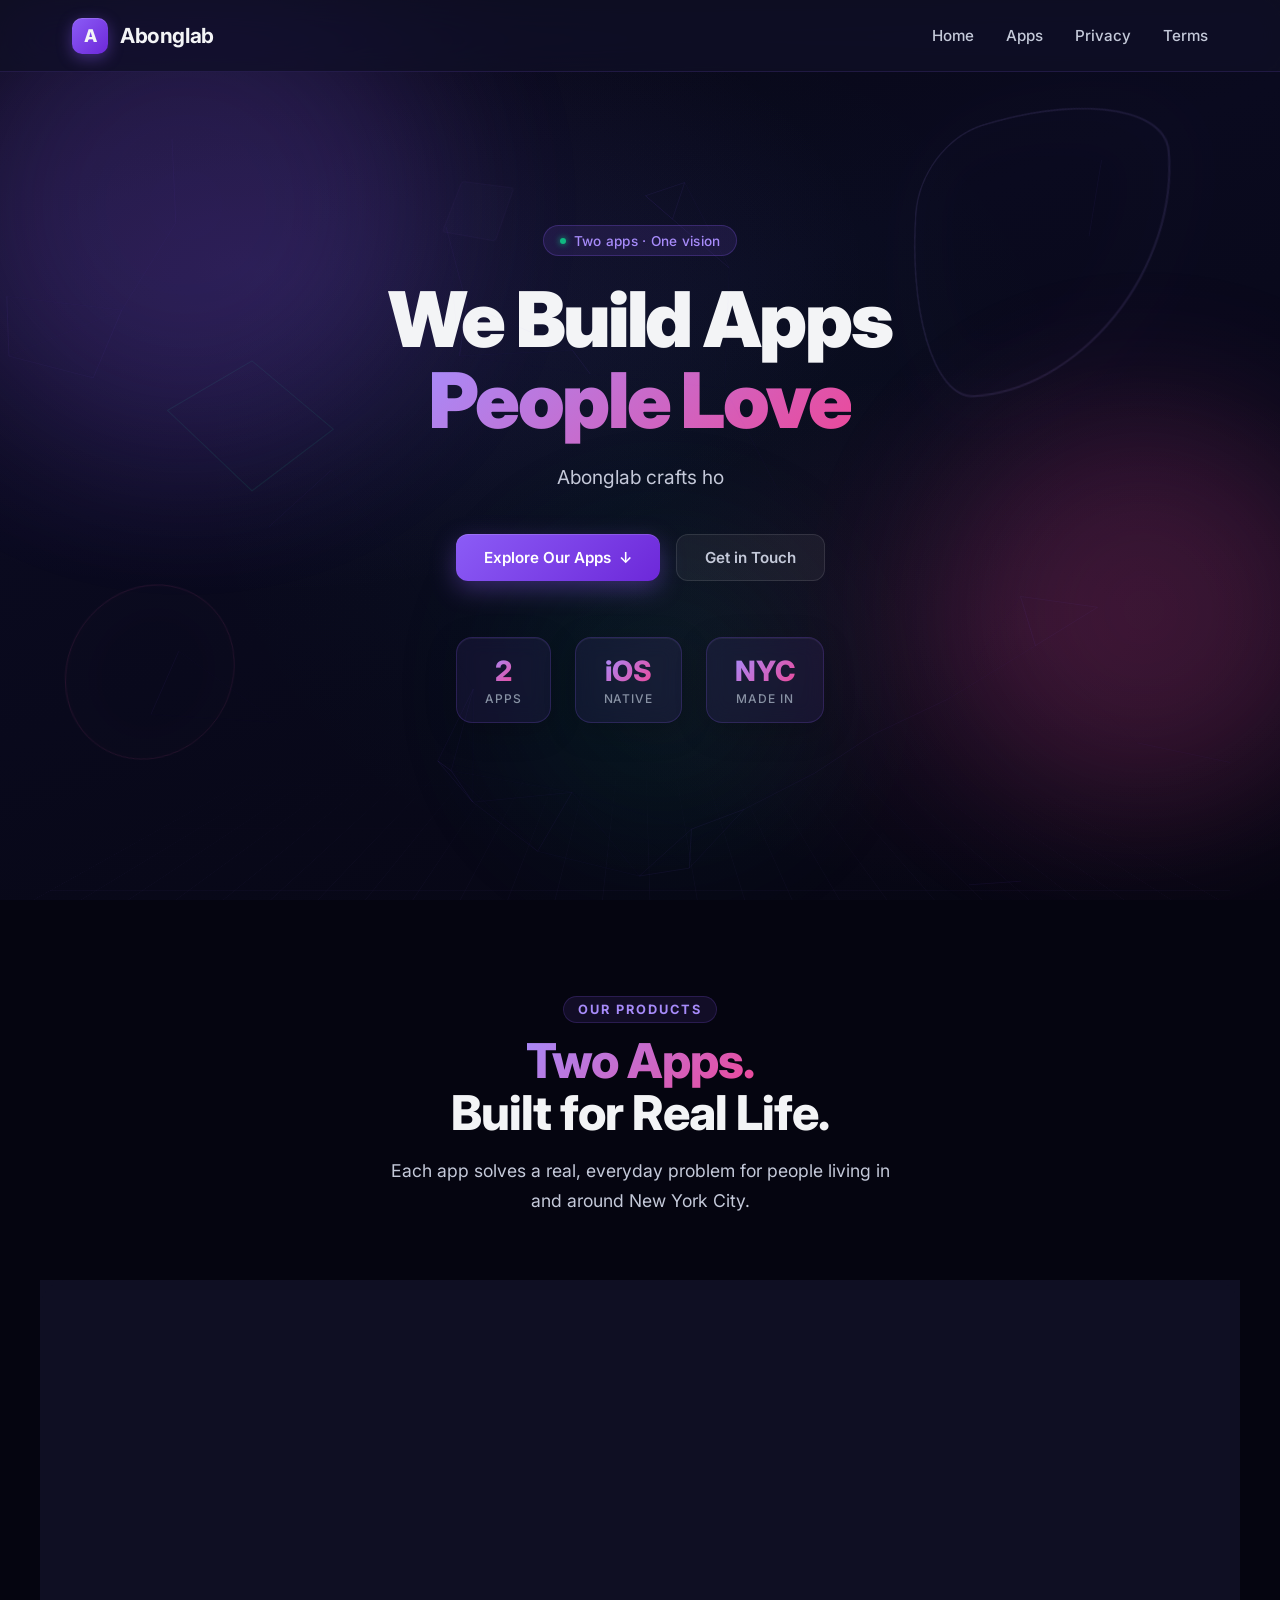
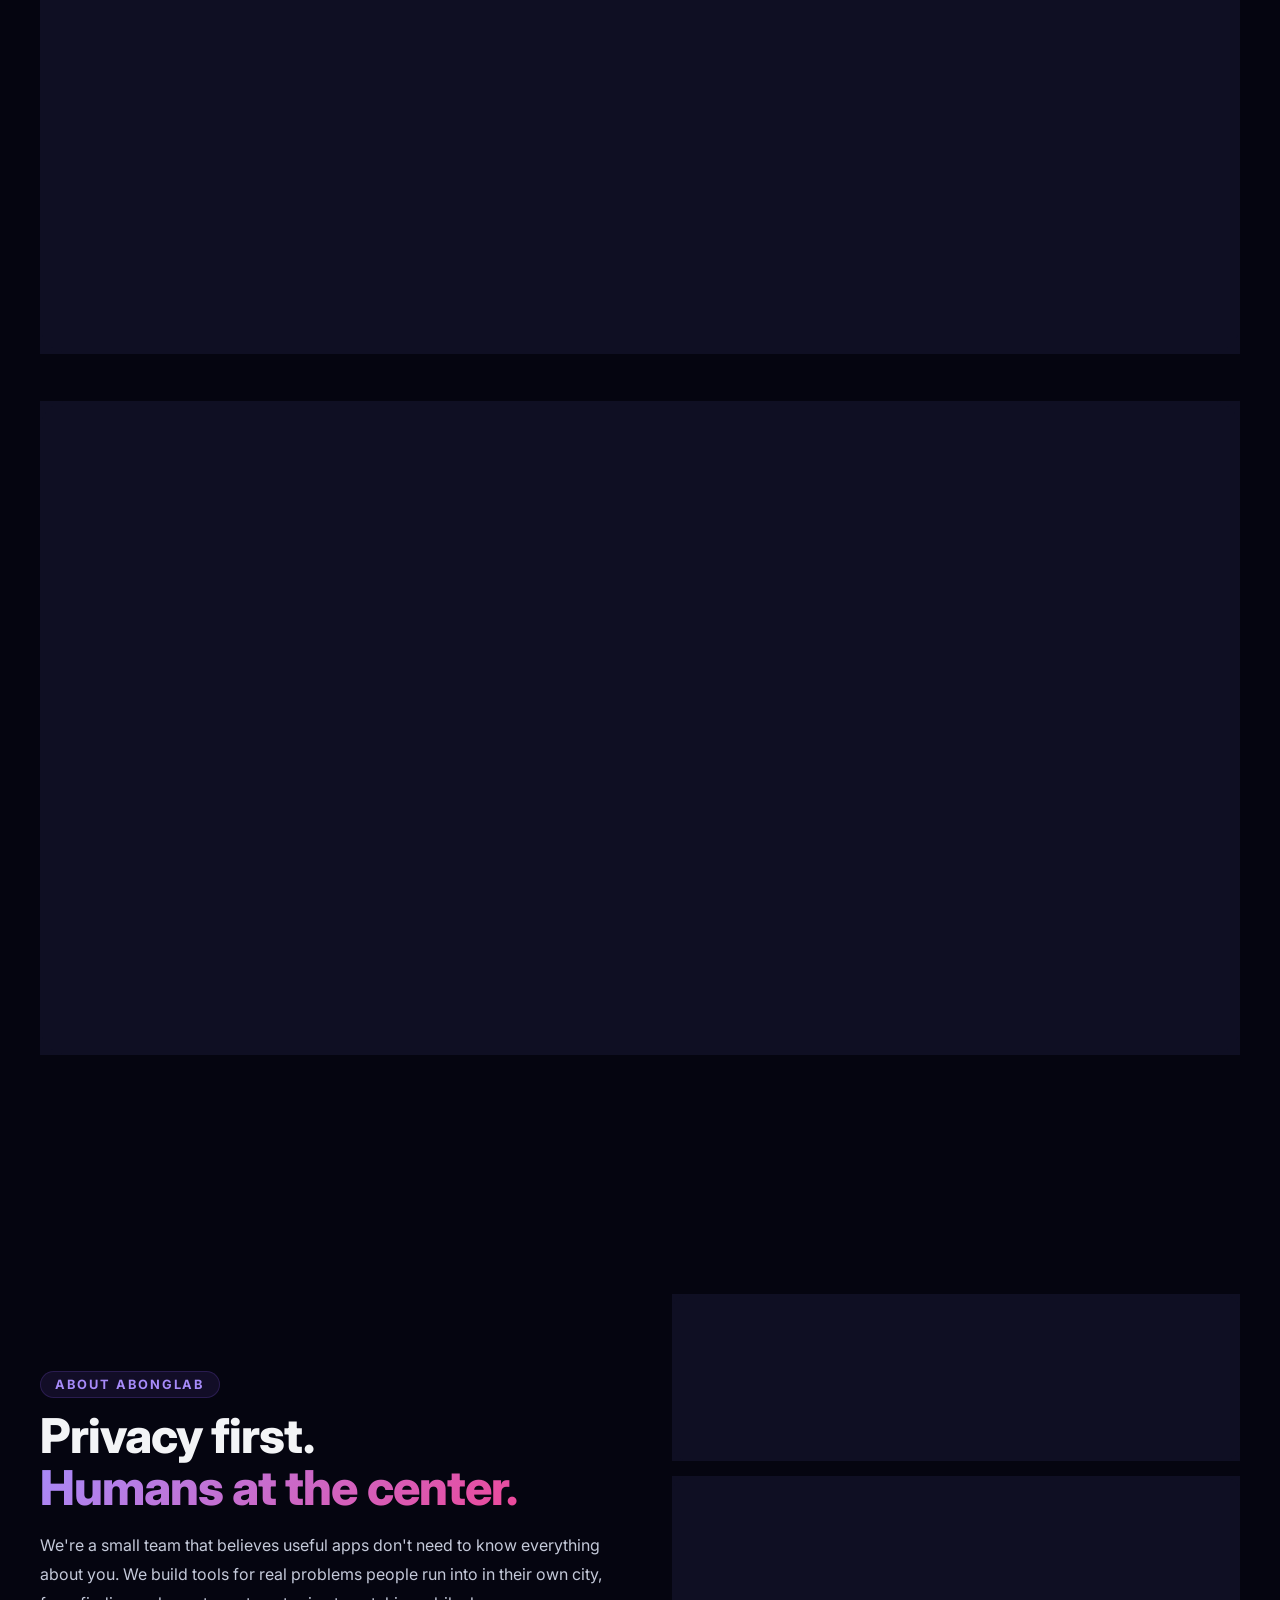
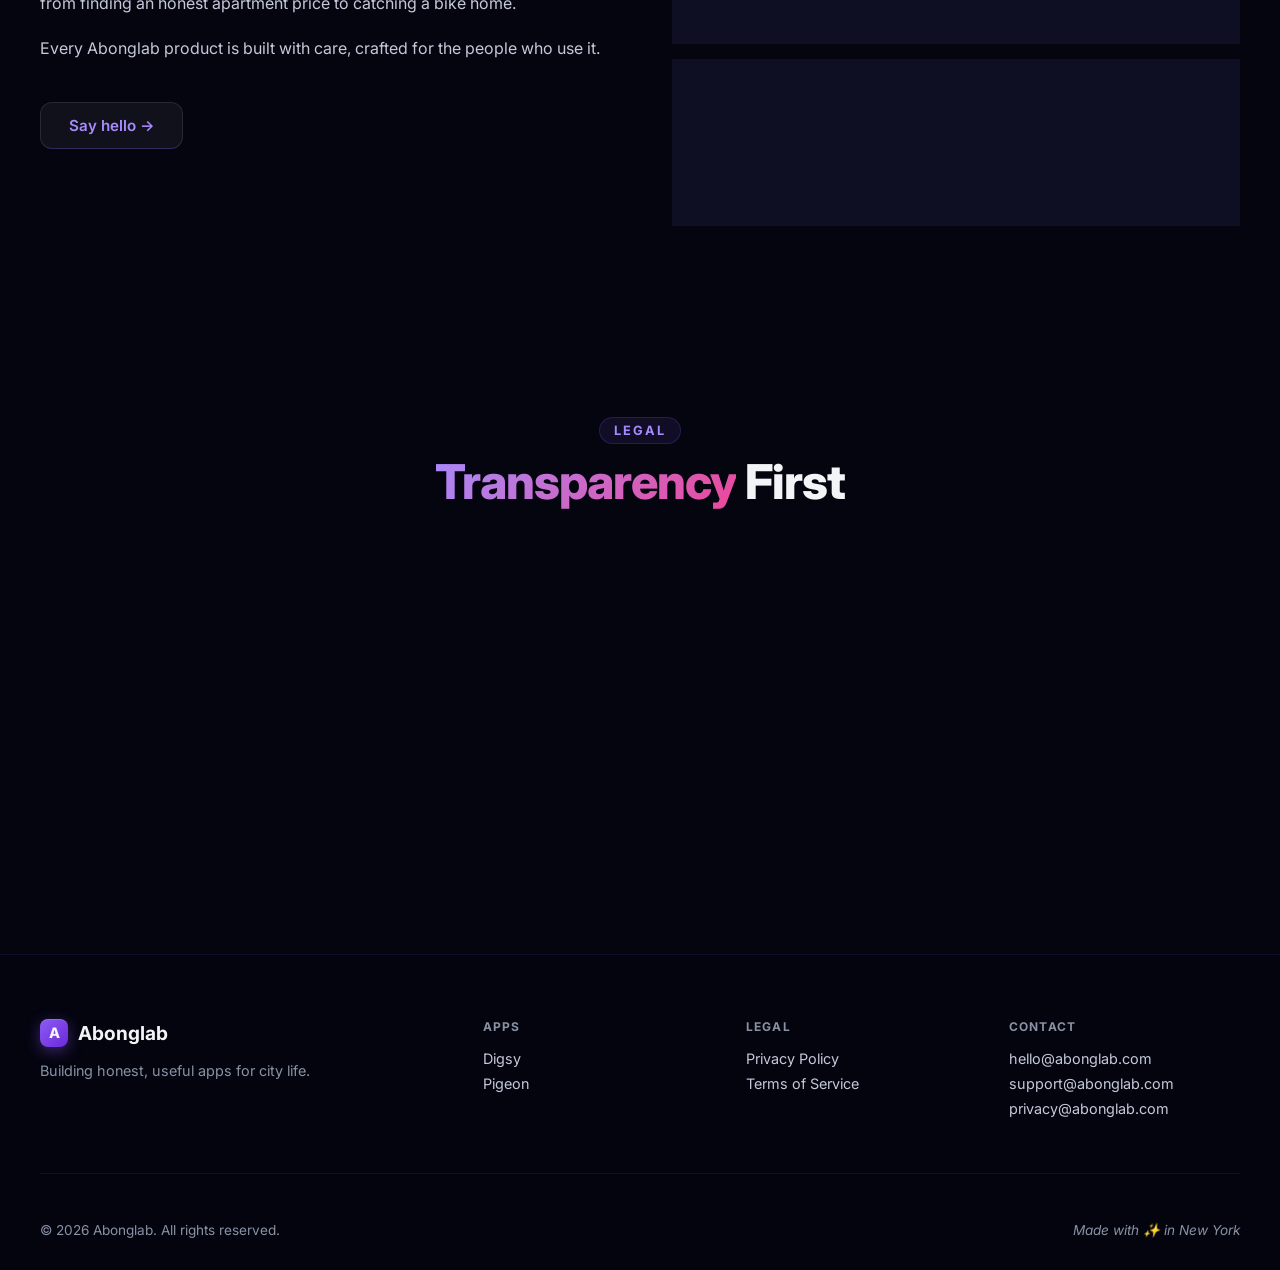
==== commit 7bcdbd6e: "Redesign Digsy and Pigeon pages with distinct identities; fix app buttons Give each app page a bespo" ====
--- a/index.html
+++ b/index.html
@@ -127,12 +127,18 @@
                             <li><span class="feat-icon">⇄</span> <strong>Side-by-Side Compare</strong>: Line up your top picks and decide with confidence</li>
                         </ul>
                         <div class="app-cta">
-                            <a href="#" class="btn btn-digsy">
-                                <span class="apple-logo"></span>
-                                <span>Download on the App Store</span>
+                            <a href="digsy/" class="btn btn-digsy">
+                                <span class="btn-text">Explore Digsy</span>
+                                <span class="btn-arrow">→</span>
                             </a>
-                            <!-- TODO: replace with real App Store URL -->
-                            <a href="digsy/" class="app-availability" style="text-decoration:underline">Learn more →</a>
+                            <a href="#" class="appstore-badge" aria-label="Download on the App Store">
+                                <!-- TODO: replace with real App Store URL -->
+                                <span class="appstore-badge__glyph"></span>
+                                <span class="appstore-badge__text">
+                                    <span class="appstore-badge__line1">Download on the</span>
+                                    <span class="appstore-badge__line2">App Store</span>
+                                </span>
+                            </a>
                         </div>
                     </div>
                     <a href="digsy/" class="app-card__visual app-card__visual--digsy">
@@ -190,12 +196,18 @@
                             <li><span class="feat-icon">🎙️</span> <strong>Talk</strong>: Live voice with a riding partner while you both ride</li>
                         </ul>
                         <div class="app-cta">
-                            <a href="#" class="btn btn-pigeon">
-                                <span class="apple-logo"></span>
-                                <span>Download on the App Store</span>
+                            <a href="pigeon/" class="btn btn-pigeon">
+                                <span class="btn-text">Explore Pigeon</span>
+                                <span class="btn-arrow">→</span>
                             </a>
-                            <!-- TODO: replace with real App Store URL -->
-                            <a href="pigeon/" class="app-availability" style="text-decoration:underline">Learn more →</a>
+                            <a href="#" class="appstore-badge" aria-label="Download on the App Store">
+                                <!-- TODO: replace with real App Store URL -->
+                                <span class="appstore-badge__glyph"></span>
+                                <span class="appstore-badge__text">
+                                    <span class="appstore-badge__line1">Download on the</span>
+                                    <span class="appstore-badge__line2">App Store</span>
+                                </span>
+                            </a>
                         </div>
                     </div>
                     <a href="pigeon/" class="app-card__visual app-card__visual--pigeon">
--- a/styles.css
+++ b/styles.css
@@ -702,11 +702,6 @@
     flex-wrap: wrap;
 }
 
-.app-availability {
-    font-size: 0.82rem;
-    color: var(--text-tertiary);
-}
-
 /* ===== PHONE MOCKUP ===== */
 .app-card__visual {
     display: flex;
@@ -1039,13 +1034,58 @@
     box-shadow: 0 12px 32px rgba(59, 130, 246, 0.55);
 }
 
-.apple-logo {
-    display: inline-block;
-    width: 14px;
-    height: 17px;
-    background: white;
+/* ===== OFFICIAL-STYLE APP STORE BADGE =====
+   Reusable on both the dark homepage and the light app pages. */
+.appstore-badge {
+    display: inline-flex;
+    align-items: center;
+    gap: 10px;
+    height: 48px;
+    padding: 0 16px;
+    background: #000;
+    border: 1px solid rgba(255, 255, 255, 0.35);
+    border-radius: 11px;
+    text-decoration: none;
+    box-shadow: 0 6px 18px rgba(0, 0, 0, 0.35);
+    transition: transform 0.25s ease, box-shadow 0.25s ease, border-color 0.25s ease;
+    flex-shrink: 0;
+}
+
+.appstore-badge:hover {
+    transform: translateY(-2px);
+    box-shadow: 0 10px 26px rgba(0, 0, 0, 0.45);
+    border-color: rgba(255, 255, 255, 0.55);
+}
+
+.appstore-badge__glyph {
+    width: 24px;
+    height: 28px;
+    flex-shrink: 0;
+    background: #fff;
     -webkit-mask: url("data:image/svg+xml,%3Csvg xmlns='http://www.w3.org/2000/svg' viewBox='0 0 814 1000'%3E%3Cpath d='M788.1 340.9c-5.8 4.5-108.2 62.2-108.2 190.5 0 148.4 130.3 200.9 134.2 202.2-.6 3.2-20.7 71.9-68.7 141.9-42.8 61.6-87.5 123.1-155.5 123.1s-85.5-39.5-164-39.5c-76 0-103.7 40.8-165.9 40.8s-105-57.8-155.5-127.4C46 790.4 0 663.5 0 541.1c0-24.7 2.4-49.2 6.5-73.3 16.8-104.9 90.3-190.3 174.3-190.3 32.5 0 66.5 13.7 89.7 22.7 26.3 10.2 91.4 41.4 91.4 41.4s-51.5-37.3-51.5-96.4c0-28.1 14.1-68.7 49.7-68.7 26.4 0 47.1 16.8 62.2 16.8 4.8 0 8.9-2.4 8.9-8.9 0-33.8-28.5-54.5-28.5-81.9 0-36.3 26.1-70.2 58.7-70.2 22.1 0 36.6 17.7 50.1 17.7 10.5 0 18.8-9.7 18.8-20.6 0-6.5-2.4-20.6-2.4-20.6s1.6-1.6 8.9-1.6c22 0 60.5 34.6 60.5 80.3 0 36.3-17.7 62.2-17.7 62.2s51.3 34.6 107.2 34.6c22.1 0 43.5-7.3 58.7-22.1 20.1-19.9 35.4-68.4 35.4-111.9 0-20.2-2.4-39.5-2.4-39.5 56.2 16 97.7 75 97.7 150.3z'/%3E%3C/svg%3E") center/contain no-repeat;
-    flex-shrink: 0;
+    mask: url("data:image/svg+xml,%3Csvg xmlns='http://www.w3.org/2000/svg' viewBox='0 0 814 1000'%3E%3Cpath d='M788.1 340.9c-5.8 4.5-108.2 62.2-108.2 190.5 0 148.4 130.3 200.9 134.2 202.2-.6 3.2-20.7 71.9-68.7 141.9-42.8 61.6-87.5 123.1-155.5 123.1s-85.5-39.5-164-39.5c-76 0-103.7 40.8-165.9 40.8s-105-57.8-155.5-127.4C46 790.4 0 663.5 0 541.1c0-24.7 2.4-49.2 6.5-73.3 16.8-104.9 90.3-190.3 174.3-190.3 32.5 0 66.5 13.7 89.7 22.7 26.3 10.2 91.4 41.4 91.4 41.4s-51.5-37.3-51.5-96.4c0-28.1 14.1-68.7 49.7-68.7 26.4 0 47.1 16.8 62.2 16.8 4.8 0 8.9-2.4 8.9-8.9 0-33.8-28.5-54.5-28.5-81.9 0-36.3 26.1-70.2 58.7-70.2 22.1 0 36.6 17.7 50.1 17.7 10.5 0 18.8-9.7 18.8-20.6 0-6.5-2.4-20.6-2.4-20.6s1.6-1.6 8.9-1.6c22 0 60.5 34.6 60.5 80.3 0 36.3-17.7 62.2-17.7 62.2s51.3 34.6 107.2 34.6c22.1 0 43.5-7.3 58.7-22.1 20.1-19.9 35.4-68.4 35.4-111.9 0-20.2-2.4-39.5-2.4-39.5 56.2 16 97.7 75 97.7 150.3z'/%3E%3C/svg%3E") center/contain no-repeat;
+}
+
+.appstore-badge__text {
+    display: flex;
+    flex-direction: column;
+    line-height: 1.1;
+    font-family: -apple-system, BlinkMacSystemFont, 'SF Pro Display', 'Inter', sans-serif;
+}
+
+.appstore-badge__line1 {
+    font-size: 10px;
+    font-weight: 400;
+    letter-spacing: 0.03em;
+    color: #fff;
+}
+
+.appstore-badge__line2 {
+    font-size: 18px;
+    font-weight: 600;
+    letter-spacing: -0.01em;
+    color: #fff;
+    margin-top: 1px;
 }
 
 .btn-arrow {
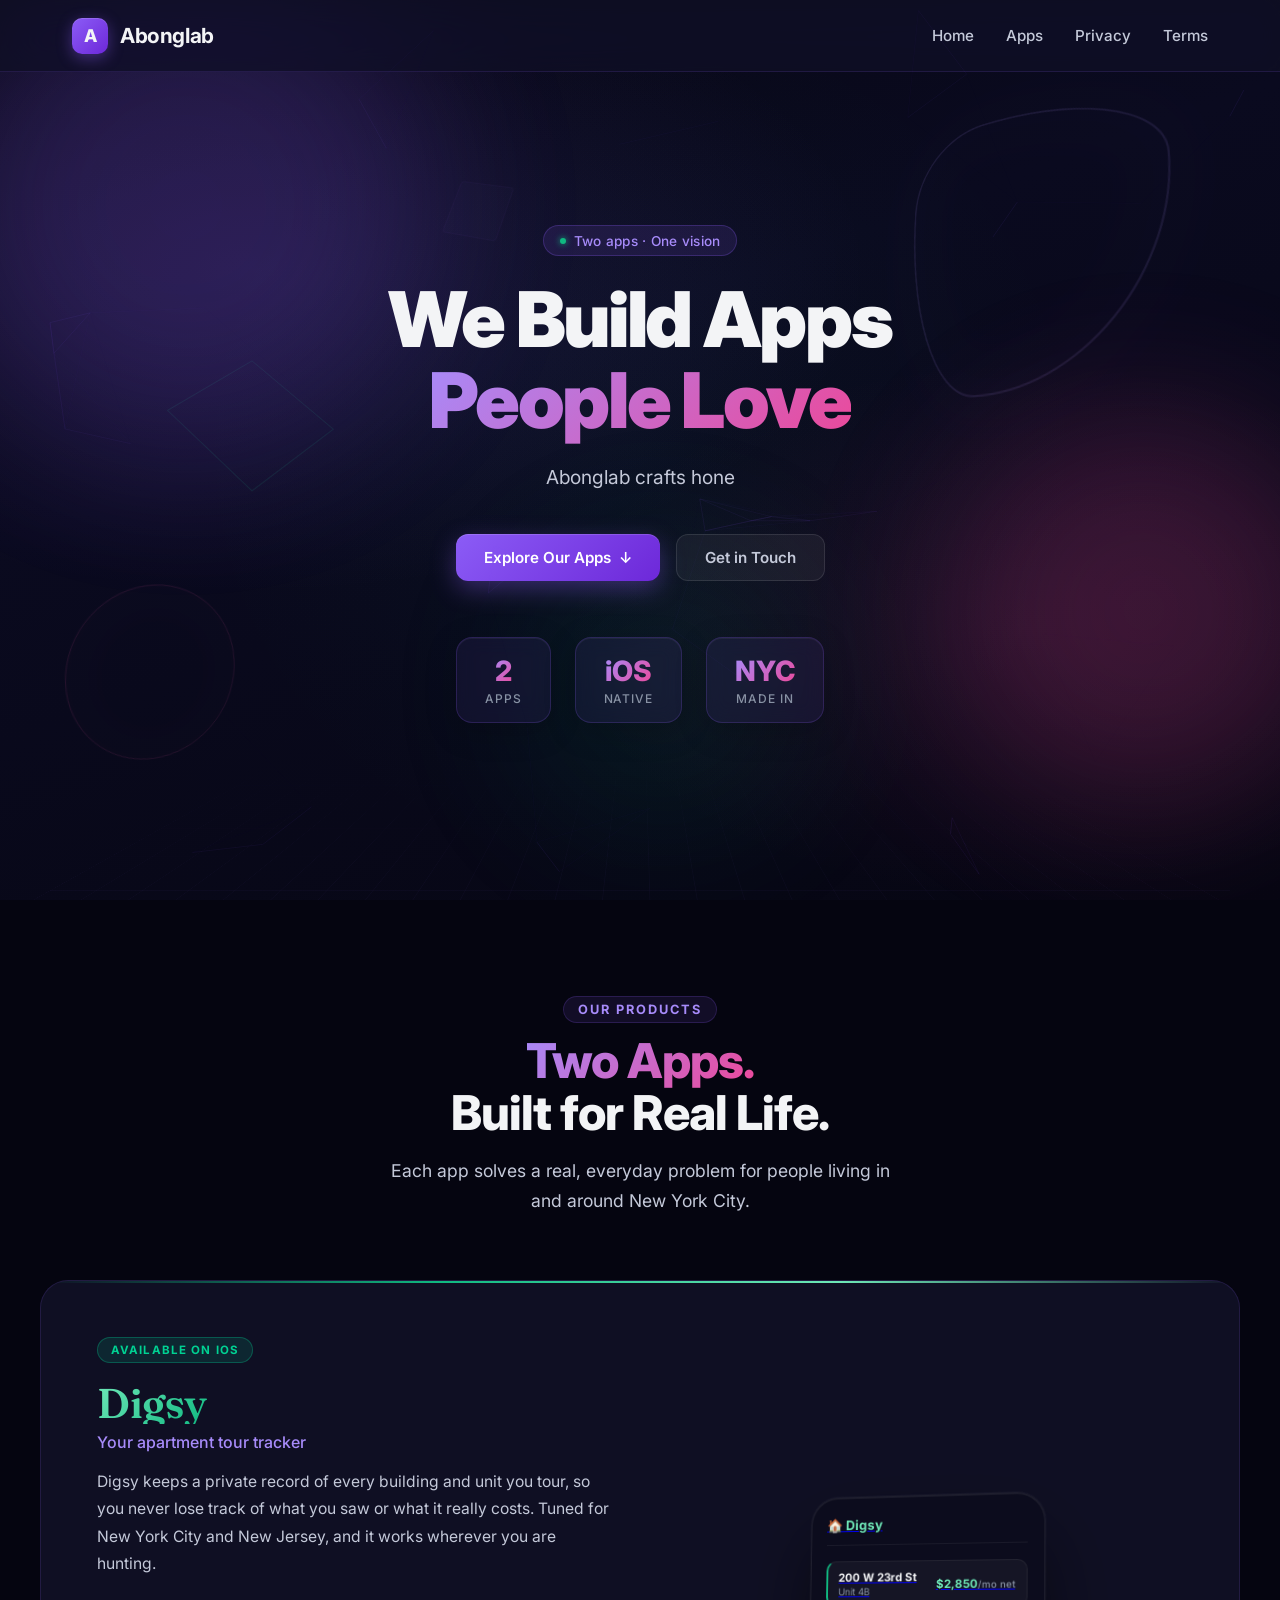
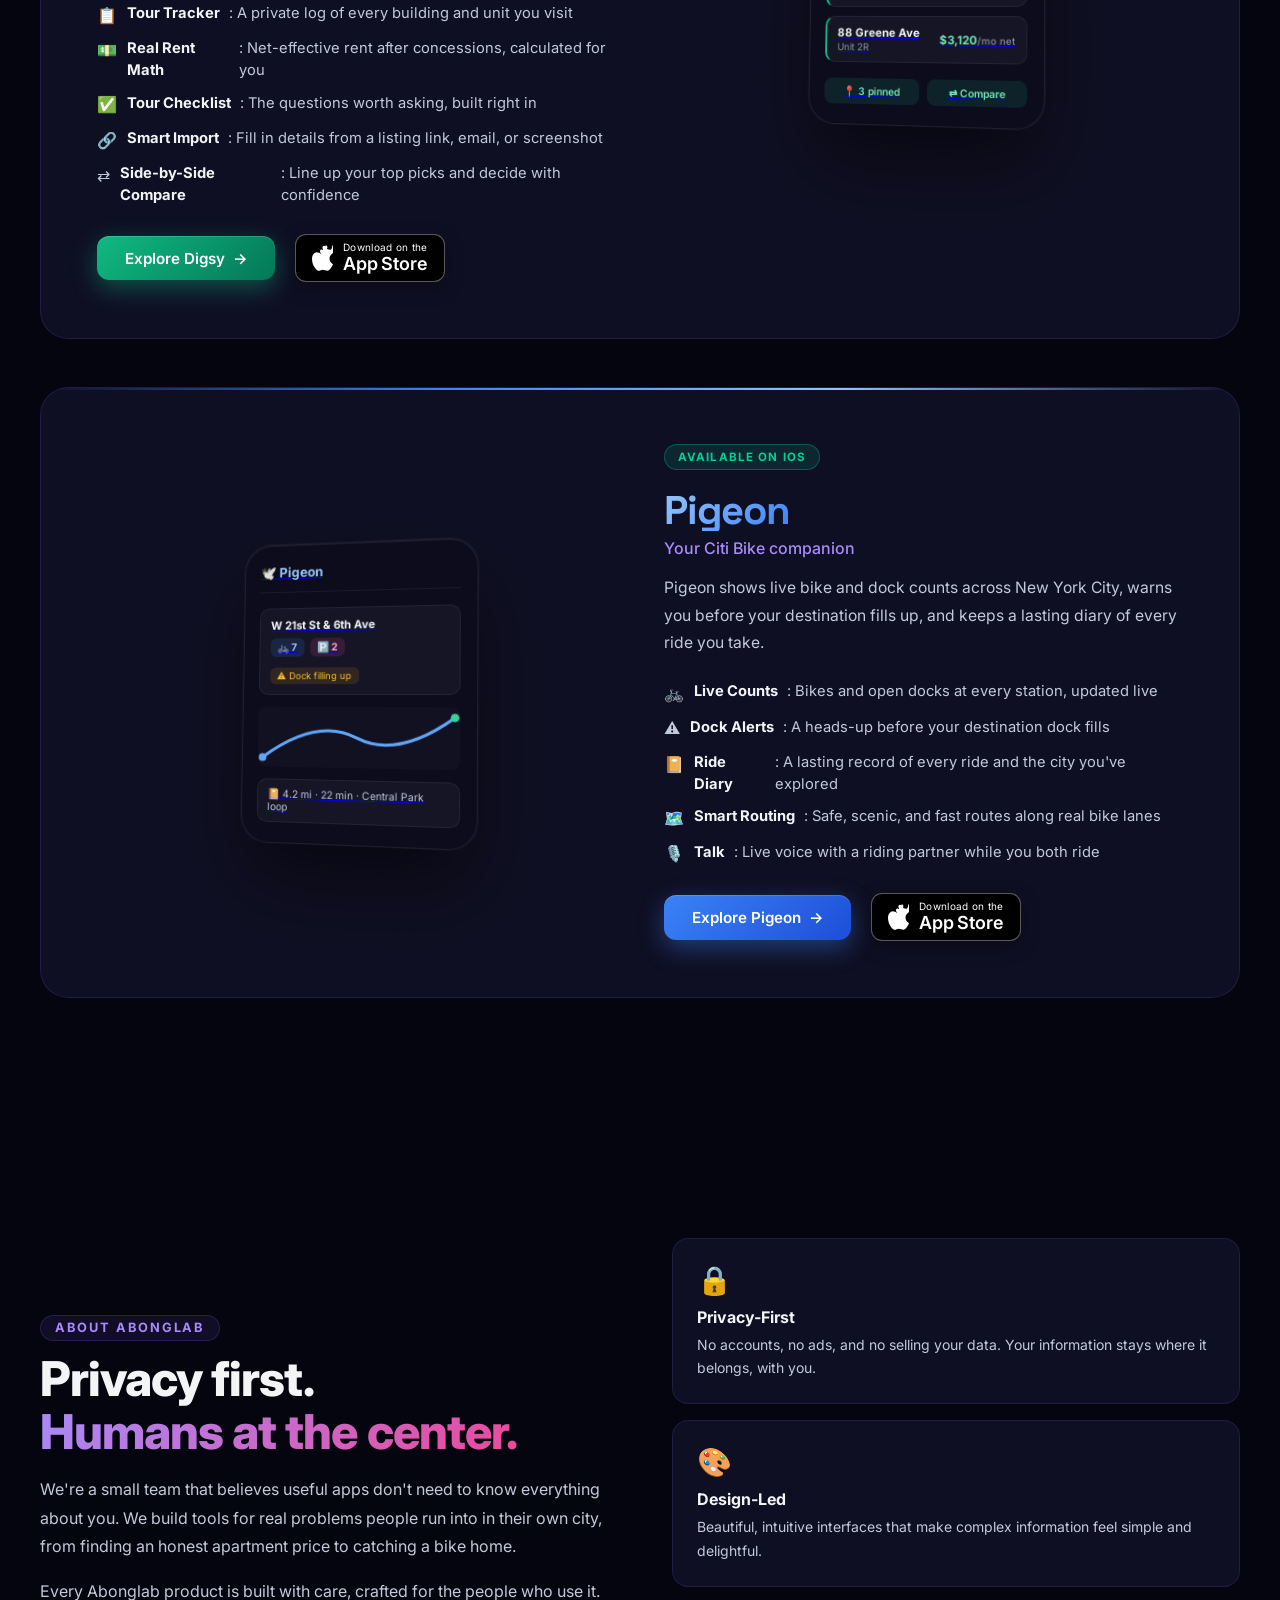
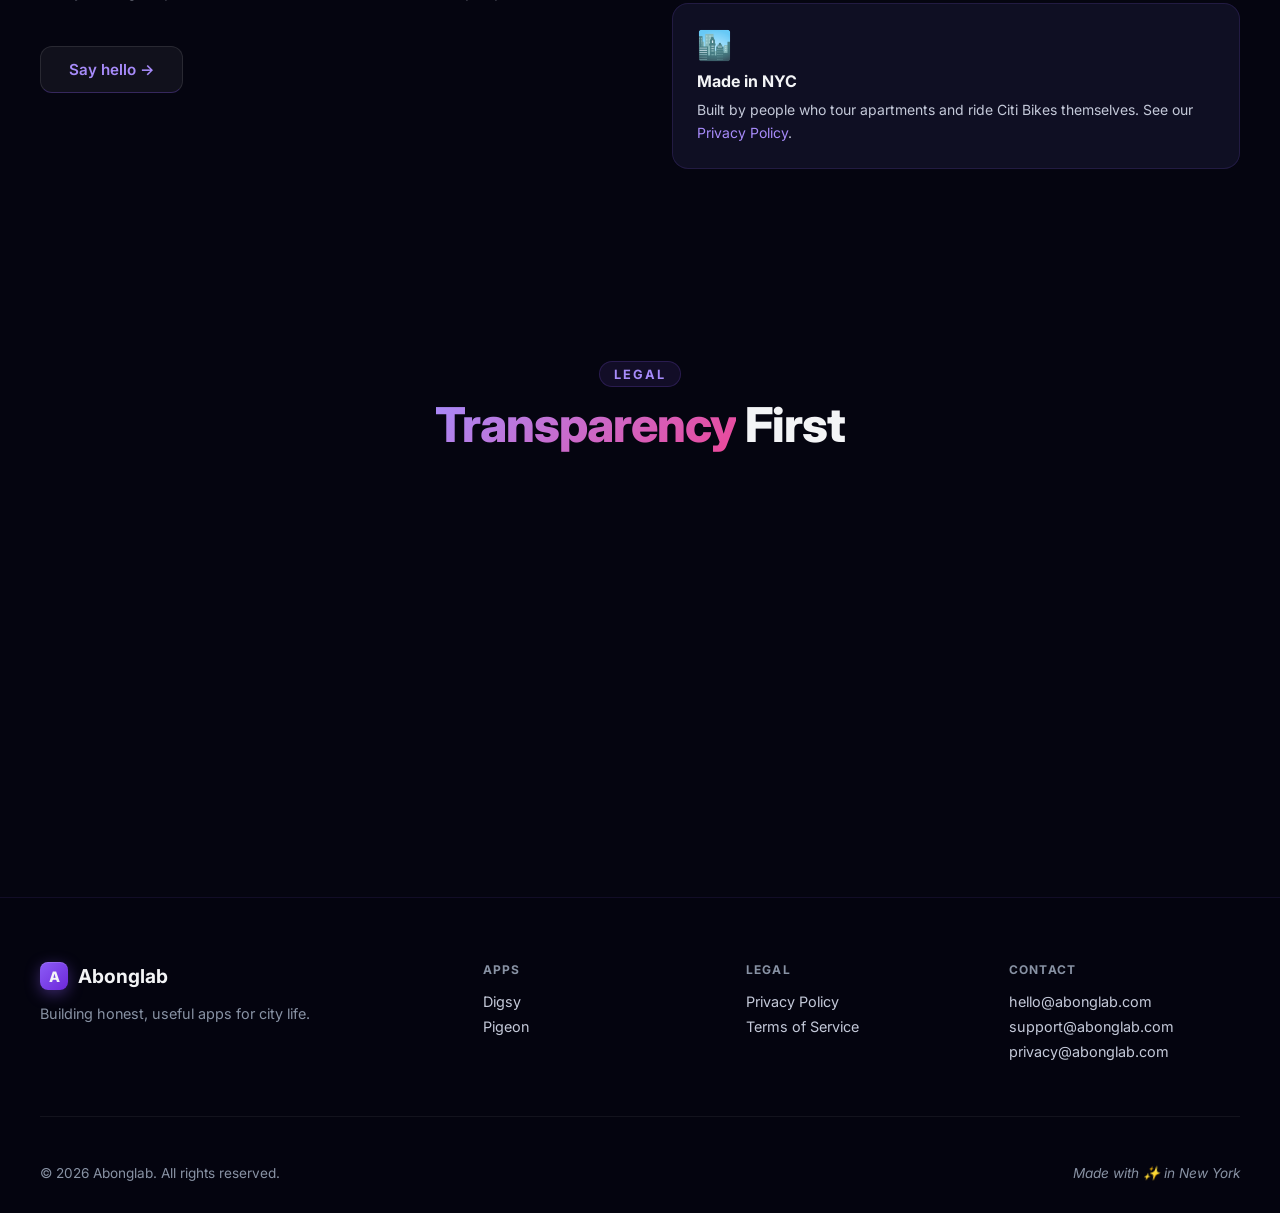
==== commit e17ca686: "Updated the website design and fixes" ====
--- a/index.html
+++ b/index.html
@@ -7,7 +7,7 @@
     <link rel="stylesheet" href="styles.css">
     <link rel="preconnect" href="https://fonts.googleapis.com">
     <link rel="preconnect" href="https://fonts.gstatic.com" crossorigin>
-    <link href="https://fonts.googleapis.com/css2?family=Inter:wght@300;400;500;600;700;800;900&display=swap" rel="stylesheet">
+    <link href="https://fonts.googleapis.com/css2?family=Inter:wght@300;400;500;600;700;800;900&family=Fraunces:opsz,wght@9..144,600;9..144,700&family=Space+Grotesk:wght@600;700&display=swap" rel="stylesheet">
 </head>
 <body>
     <!-- Magical cursor trail -->
@@ -110,14 +110,10 @@
                 <div class="app-card__inner">
                     <div class="app-card__content">
                         <div class="app-tag app-tag--live">Available on iOS</div>
-                        <a href="digsy/" class="app-icon-wrap">
-                            <div class="app-icon app-icon--digsy">🏠</div>
-                            <div class="app-icon-glow app-icon-glow--digsy"></div>
-                        </a>
-                        <h3 class="app-title"><a href="digsy/" style="color:inherit; text-decoration:none">Digsy</a></h3>
+                        <h3 class="app-title"><a href="digsy/" class="app-wordmark app-wordmark--digsy">Digsy</a></h3>
                         <p class="app-tagline">Your apartment tour tracker</p>
                         <p class="app-desc">
-                            Digsy keeps a private record of every building and unit you tour around New York City and New Jersey, so you never lose track of what you saw or what it really costs.
+                            Digsy keeps a private record of every building and unit you tour, so you never lose track of what you saw or what it really costs. Tuned for New York City and New Jersey, and it works wherever you are hunting.
                         </p>
                         <ul class="app-features">
                             <li><span class="feat-icon">📋</span> <strong>Tour Tracker</strong>: A private log of every building and unit you visit</li>
@@ -133,7 +129,7 @@
                             </a>
                             <a href="#" class="appstore-badge" aria-label="Download on the App Store">
                                 <!-- TODO: replace with real App Store URL -->
-                                <span class="appstore-badge__glyph"></span>
+                                <svg class="appstore-badge__glyph" viewBox="0 0 814 1000" fill="#fff" aria-hidden="true"><path d="M788.1 340.9c-5.8 4.5-108.2 62.2-108.2 190.5 0 148.4 130.3 200.9 134.2 202.2-.6 3.2-20.7 71.9-68.7 141.9-42.8 61.6-87.5 123.1-155.5 123.1s-85.5-39.5-164-39.5c-76 0-103.7 40.8-165.9 40.8s-105-57.8-155.5-127.4C46 790.4 0 663.5 0 541.1c0-24.7 2.4-49.2 6.5-73.3 16.8-104.9 90.3-190.3 174.3-190.3 32.5 0 66.5 13.7 89.7 22.7 26.3 10.2 91.4 41.4 91.4 41.4s-51.5-37.3-51.5-96.4c0-28.1 14.1-68.7 49.7-68.7 26.4 0 47.1 16.8 62.2 16.8 4.8 0 8.9-2.4 8.9-8.9 0-33.8-28.5-54.5-28.5-81.9 0-36.3 26.1-70.2 58.7-70.2 22.1 0 36.6 17.7 50.1 17.7 10.5 0 18.8-9.7 18.8-20.6 0-6.5-2.4-20.6-2.4-20.6s1.6-1.6 8.9-1.6c22 0 60.5 34.6 60.5 80.3 0 36.3-17.7 62.2-17.7 62.2s51.3 34.6 107.2 34.6c22.1 0 43.5-7.3 58.7-22.1 20.1-19.9 35.4-68.4 35.4-111.9 0-20.2-2.4-39.5-2.4-39.5 56.2 16 97.7 75 97.7 150.3z"/></svg>
                                 <span class="appstore-badge__text">
                                     <span class="appstore-badge__line1">Download on the</span>
                                     <span class="appstore-badge__line2">App Store</span>
@@ -179,11 +175,7 @@
                 <div class="app-card__inner app-card__inner--reverse">
                     <div class="app-card__content">
                         <div class="app-tag app-tag--live">Available on iOS</div>
-                        <a href="pigeon/" class="app-icon-wrap">
-                            <div class="app-icon app-icon--pigeon">🕊️</div>
-                            <div class="app-icon-glow app-icon-glow--pigeon"></div>
-                        </a>
-                        <h3 class="app-title"><a href="pigeon/" style="color:inherit; text-decoration:none">Pigeon</a></h3>
+                        <h3 class="app-title"><a href="pigeon/" class="app-wordmark app-wordmark--pigeon">Pigeon</a></h3>
                         <p class="app-tagline">Your Citi Bike companion</p>
                         <p class="app-desc">
                             Pigeon shows live bike and dock counts across New York City, warns you before your destination fills up, and keeps a lasting diary of every ride you take.
@@ -202,7 +194,7 @@
                             </a>
                             <a href="#" class="appstore-badge" aria-label="Download on the App Store">
                                 <!-- TODO: replace with real App Store URL -->
-                                <span class="appstore-badge__glyph"></span>
+                                <svg class="appstore-badge__glyph" viewBox="0 0 814 1000" fill="#fff" aria-hidden="true"><path d="M788.1 340.9c-5.8 4.5-108.2 62.2-108.2 190.5 0 148.4 130.3 200.9 134.2 202.2-.6 3.2-20.7 71.9-68.7 141.9-42.8 61.6-87.5 123.1-155.5 123.1s-85.5-39.5-164-39.5c-76 0-103.7 40.8-165.9 40.8s-105-57.8-155.5-127.4C46 790.4 0 663.5 0 541.1c0-24.7 2.4-49.2 6.5-73.3 16.8-104.9 90.3-190.3 174.3-190.3 32.5 0 66.5 13.7 89.7 22.7 26.3 10.2 91.4 41.4 91.4 41.4s-51.5-37.3-51.5-96.4c0-28.1 14.1-68.7 49.7-68.7 26.4 0 47.1 16.8 62.2 16.8 4.8 0 8.9-2.4 8.9-8.9 0-33.8-28.5-54.5-28.5-81.9 0-36.3 26.1-70.2 58.7-70.2 22.1 0 36.6 17.7 50.1 17.7 10.5 0 18.8-9.7 18.8-20.6 0-6.5-2.4-20.6-2.4-20.6s1.6-1.6 8.9-1.6c22 0 60.5 34.6 60.5 80.3 0 36.3-17.7 62.2-17.7 62.2s51.3 34.6 107.2 34.6c22.1 0 43.5-7.3 58.7-22.1 20.1-19.9 35.4-68.4 35.4-111.9 0-20.2-2.4-39.5-2.4-39.5 56.2 16 97.7 75 97.7 150.3z"/></svg>
                                 <span class="appstore-badge__text">
                                     <span class="appstore-badge__line1">Download on the</span>
                                     <span class="appstore-badge__line2">App Store</span>
--- a/styles.css
+++ b/styles.css
@@ -641,6 +641,31 @@
     margin-bottom: 0.4rem;
 }
 
+.app-wordmark {
+    text-decoration: none;
+    display: inline-block;
+    background-clip: text;
+    -webkit-background-clip: text;
+    -webkit-text-fill-color: transparent;
+    line-height: 1;
+}
+
+.app-wordmark--digsy {
+    font-family: 'Fraunces', Georgia, serif;
+    font-weight: 600;
+    font-size: 2.6rem;
+    letter-spacing: -0.01em;
+    background-image: linear-gradient(135deg, #6ee7b7, #10b981);
+}
+
+.app-wordmark--pigeon {
+    font-family: 'Space Grotesk', 'Inter', sans-serif;
+    font-weight: 700;
+    font-size: 2.5rem;
+    letter-spacing: -0.03em;
+    background-image: linear-gradient(135deg, #93c5fd, #3b82f6);
+}
+
 .app-tagline {
     color: var(--primary-light);
     font-size: 1rem;
@@ -1058,12 +1083,10 @@
 }
 
 .appstore-badge__glyph {
-    width: 24px;
-    height: 28px;
+    width: 21px;
+    height: auto;
     flex-shrink: 0;
-    background: #fff;
-    -webkit-mask: url("data:image/svg+xml,%3Csvg xmlns='http://www.w3.org/2000/svg' viewBox='0 0 814 1000'%3E%3Cpath d='M788.1 340.9c-5.8 4.5-108.2 62.2-108.2 190.5 0 148.4 130.3 200.9 134.2 202.2-.6 3.2-20.7 71.9-68.7 141.9-42.8 61.6-87.5 123.1-155.5 123.1s-85.5-39.5-164-39.5c-76 0-103.7 40.8-165.9 40.8s-105-57.8-155.5-127.4C46 790.4 0 663.5 0 541.1c0-24.7 2.4-49.2 6.5-73.3 16.8-104.9 90.3-190.3 174.3-190.3 32.5 0 66.5 13.7 89.7 22.7 26.3 10.2 91.4 41.4 91.4 41.4s-51.5-37.3-51.5-96.4c0-28.1 14.1-68.7 49.7-68.7 26.4 0 47.1 16.8 62.2 16.8 4.8 0 8.9-2.4 8.9-8.9 0-33.8-28.5-54.5-28.5-81.9 0-36.3 26.1-70.2 58.7-70.2 22.1 0 36.6 17.7 50.1 17.7 10.5 0 18.8-9.7 18.8-20.6 0-6.5-2.4-20.6-2.4-20.6s1.6-1.6 8.9-1.6c22 0 60.5 34.6 60.5 80.3 0 36.3-17.7 62.2-17.7 62.2s51.3 34.6 107.2 34.6c22.1 0 43.5-7.3 58.7-22.1 20.1-19.9 35.4-68.4 35.4-111.9 0-20.2-2.4-39.5-2.4-39.5 56.2 16 97.7 75 97.7 150.3z'/%3E%3C/svg%3E") center/contain no-repeat;
-    mask: url("data:image/svg+xml,%3Csvg xmlns='http://www.w3.org/2000/svg' viewBox='0 0 814 1000'%3E%3Cpath d='M788.1 340.9c-5.8 4.5-108.2 62.2-108.2 190.5 0 148.4 130.3 200.9 134.2 202.2-.6 3.2-20.7 71.9-68.7 141.9-42.8 61.6-87.5 123.1-155.5 123.1s-85.5-39.5-164-39.5c-76 0-103.7 40.8-165.9 40.8s-105-57.8-155.5-127.4C46 790.4 0 663.5 0 541.1c0-24.7 2.4-49.2 6.5-73.3 16.8-104.9 90.3-190.3 174.3-190.3 32.5 0 66.5 13.7 89.7 22.7 26.3 10.2 91.4 41.4 91.4 41.4s-51.5-37.3-51.5-96.4c0-28.1 14.1-68.7 49.7-68.7 26.4 0 47.1 16.8 62.2 16.8 4.8 0 8.9-2.4 8.9-8.9 0-33.8-28.5-54.5-28.5-81.9 0-36.3 26.1-70.2 58.7-70.2 22.1 0 36.6 17.7 50.1 17.7 10.5 0 18.8-9.7 18.8-20.6 0-6.5-2.4-20.6-2.4-20.6s1.6-1.6 8.9-1.6c22 0 60.5 34.6 60.5 80.3 0 36.3-17.7 62.2-17.7 62.2s51.3 34.6 107.2 34.6c22.1 0 43.5-7.3 58.7-22.1 20.1-19.9 35.4-68.4 35.4-111.9 0-20.2-2.4-39.5-2.4-39.5 56.2 16 97.7 75 97.7 150.3z'/%3E%3C/svg%3E") center/contain no-repeat;
+    display: block;
 }
 
 .appstore-badge__text {
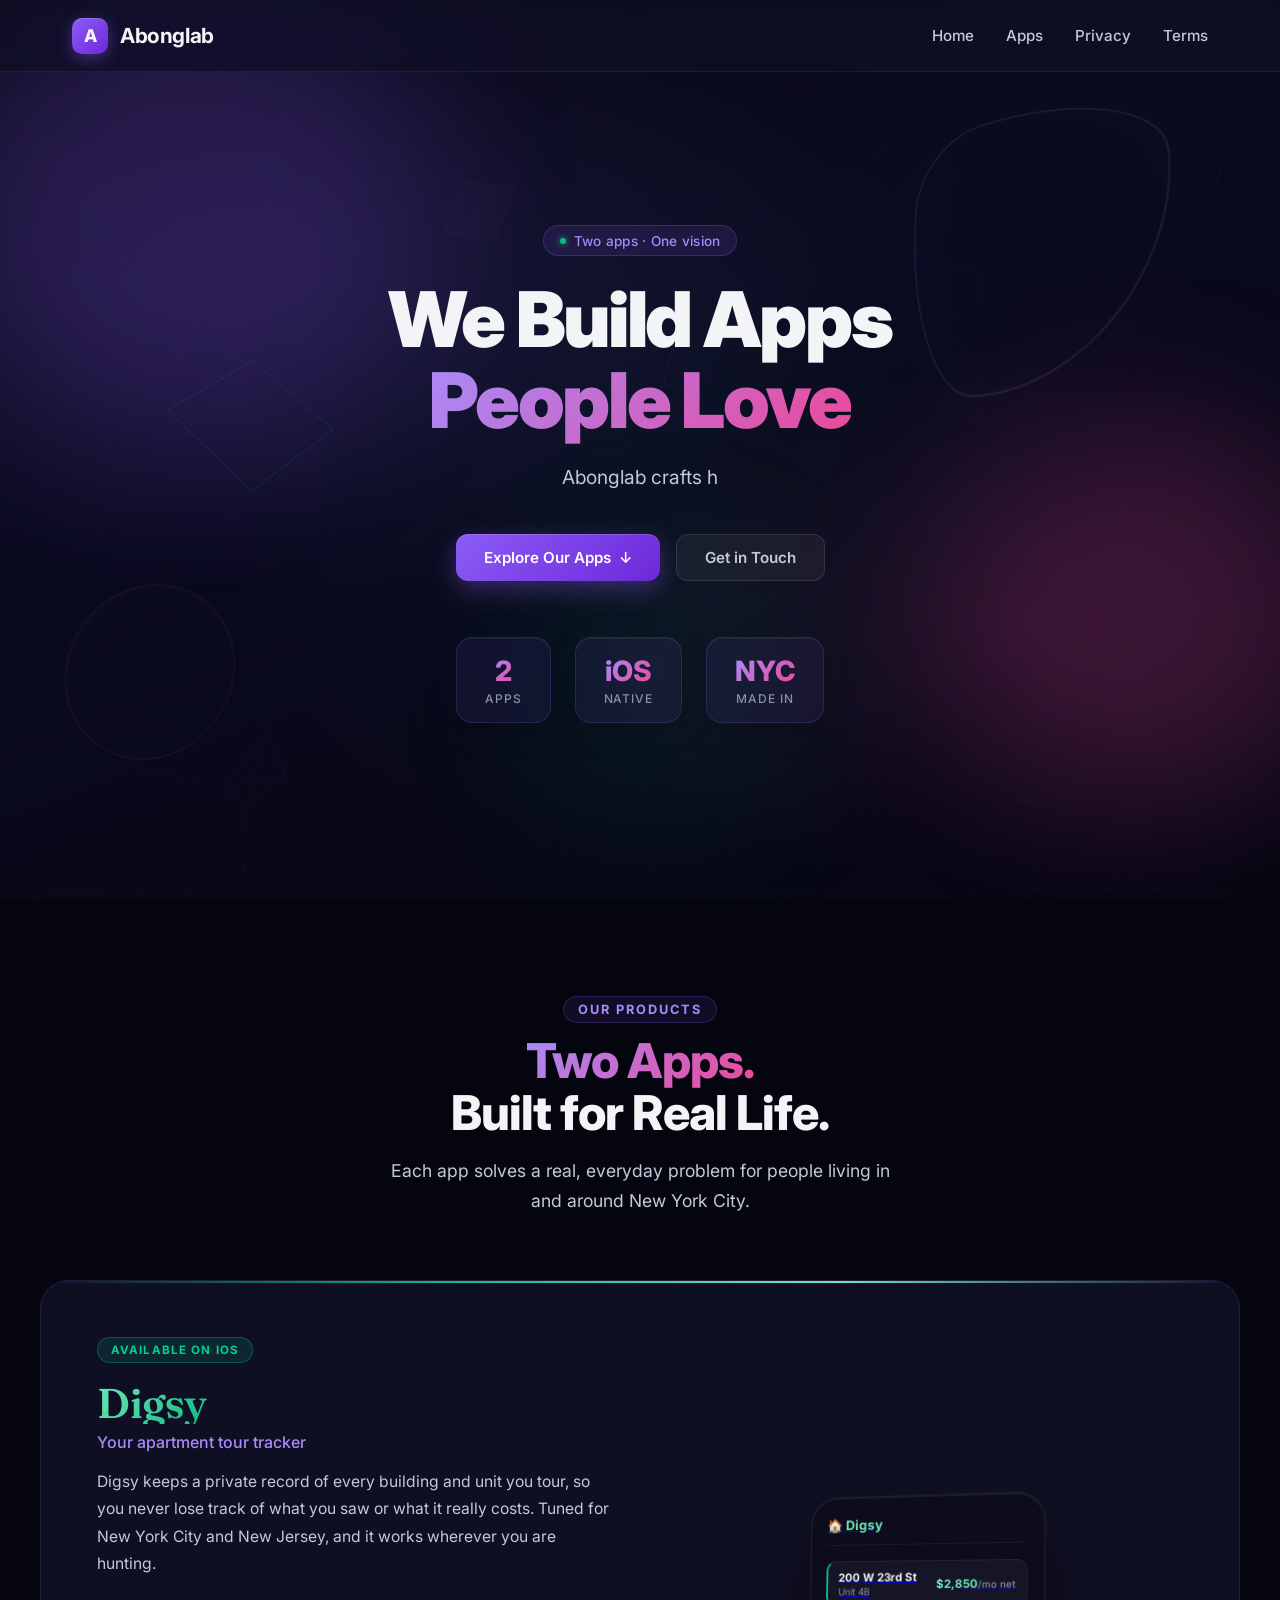
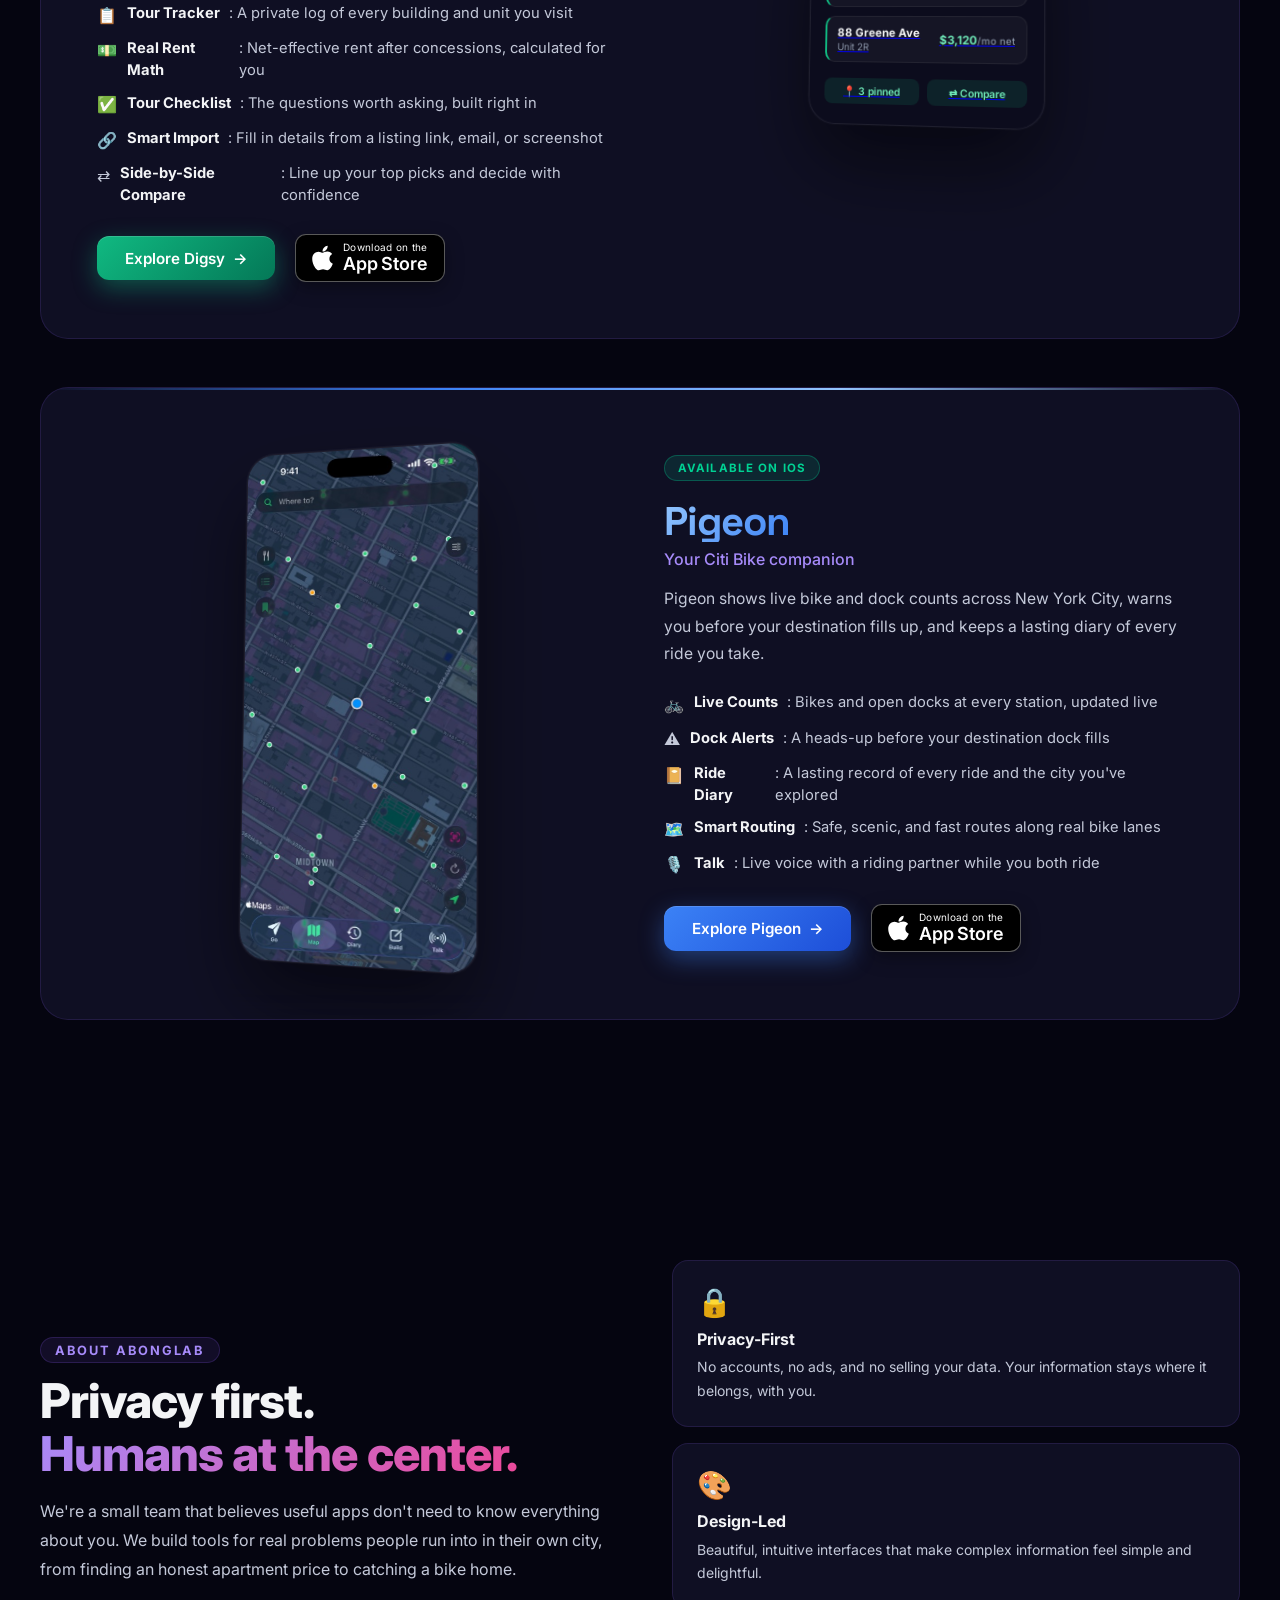
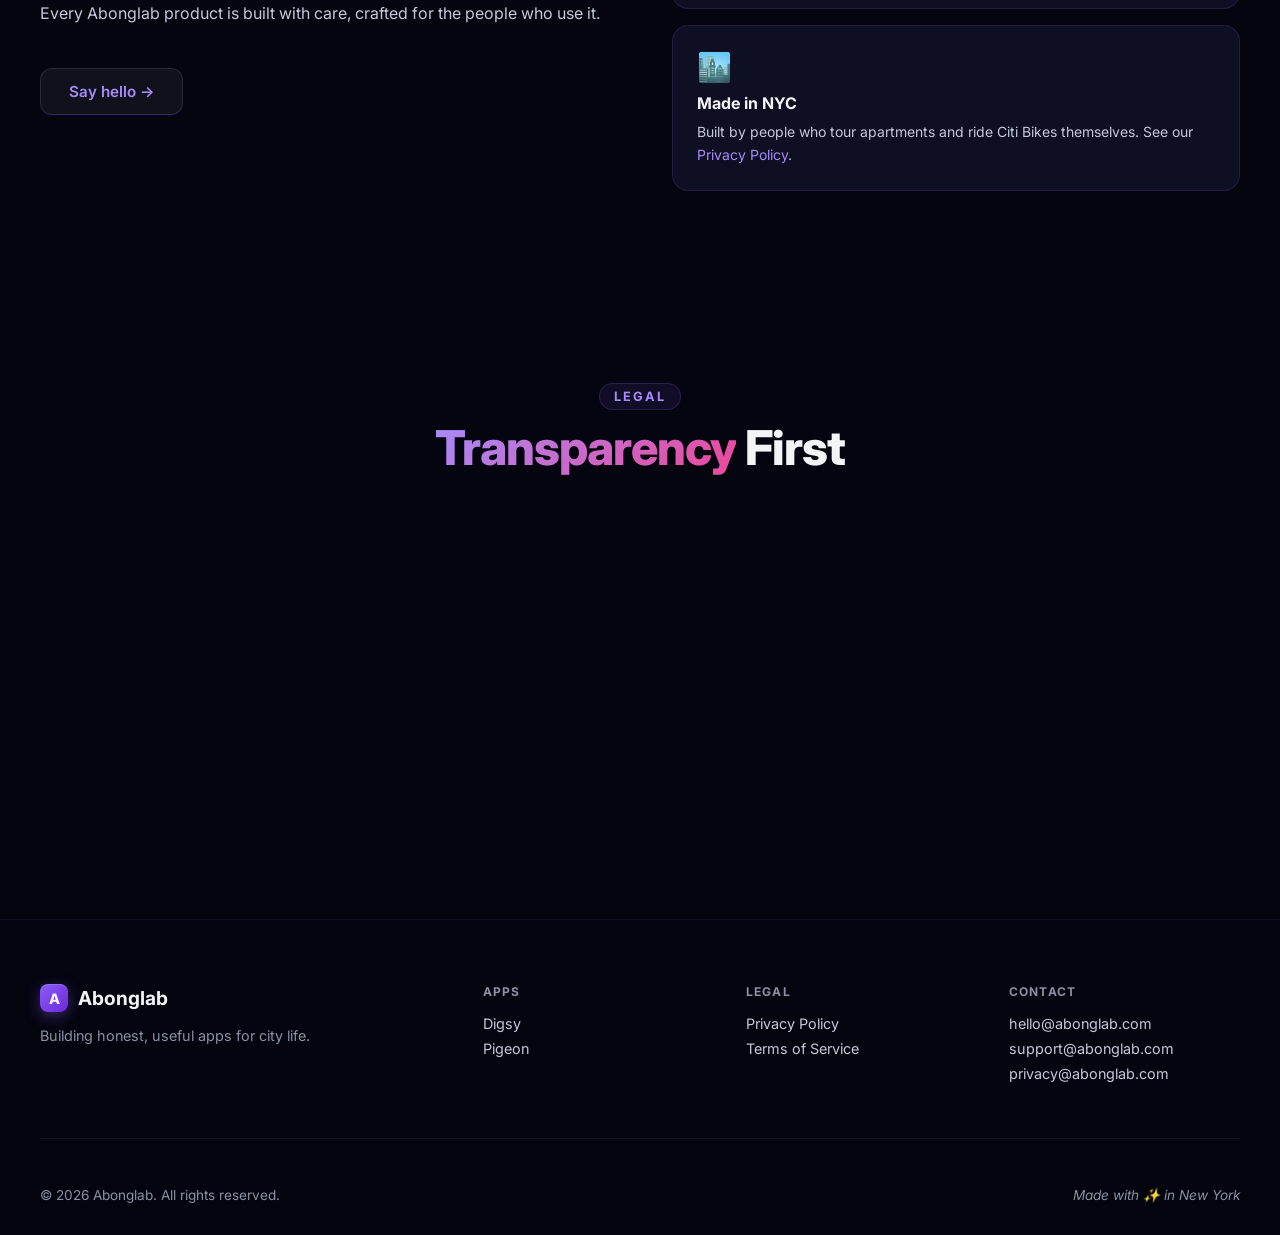
==== commit 18ec9e1f: "Fix App Store badge glyph; use real Pigeon screenshot - Replace the broken hand-rolled Apple logo SV" ====
--- a/index.html
+++ b/index.html
@@ -129,7 +129,7 @@
                             </a>
                             <a href="#" class="appstore-badge" aria-label="Download on the App Store">
                                 <!-- TODO: replace with real App Store URL -->
-                                <svg class="appstore-badge__glyph" viewBox="0 0 814 1000" fill="#fff" aria-hidden="true"><path d="M788.1 340.9c-5.8 4.5-108.2 62.2-108.2 190.5 0 148.4 130.3 200.9 134.2 202.2-.6 3.2-20.7 71.9-68.7 141.9-42.8 61.6-87.5 123.1-155.5 123.1s-85.5-39.5-164-39.5c-76 0-103.7 40.8-165.9 40.8s-105-57.8-155.5-127.4C46 790.4 0 663.5 0 541.1c0-24.7 2.4-49.2 6.5-73.3 16.8-104.9 90.3-190.3 174.3-190.3 32.5 0 66.5 13.7 89.7 22.7 26.3 10.2 91.4 41.4 91.4 41.4s-51.5-37.3-51.5-96.4c0-28.1 14.1-68.7 49.7-68.7 26.4 0 47.1 16.8 62.2 16.8 4.8 0 8.9-2.4 8.9-8.9 0-33.8-28.5-54.5-28.5-81.9 0-36.3 26.1-70.2 58.7-70.2 22.1 0 36.6 17.7 50.1 17.7 10.5 0 18.8-9.7 18.8-20.6 0-6.5-2.4-20.6-2.4-20.6s1.6-1.6 8.9-1.6c22 0 60.5 34.6 60.5 80.3 0 36.3-17.7 62.2-17.7 62.2s51.3 34.6 107.2 34.6c22.1 0 43.5-7.3 58.7-22.1 20.1-19.9 35.4-68.4 35.4-111.9 0-20.2-2.4-39.5-2.4-39.5 56.2 16 97.7 75 97.7 150.3z"/></svg>
+                                <svg class="appstore-badge__glyph" viewBox="0 0 384 512" fill="#fff" aria-hidden="true"><path d="M318.7 268.7c-.2-36.7 16.4-64.4 50-84.8-18.8-26.9-47.2-41.7-84.7-44.6-35.5-2.8-74.3 20.7-88.5 20.7-15 0-49.4-19.7-76.4-19.7C63.3 141.2 4 184.8 4 273.5q0 39.3 14.4 81.2c12.8 36.7 59 126.7 107.2 125.2 25.2-.6 43-17.9 75.8-17.9 31.8 0 48.3 17.9 76.4 17.9 48.6-.7 90.4-82.5 102.6-119.3-65.2-30.7-61.7-90-61.7-91.9zm-56.6-164.2c27.3-32.4 24.8-61.9 24-72.5-24.1 1.4-52 16.4-67.9 34.9-17.5 19.8-27.8 44.3-25.6 71.9 26.1 2 49.9-11.4 69.5-34.3z"/></svg>
                                 <span class="appstore-badge__text">
                                     <span class="appstore-badge__line1">Download on the</span>
                                     <span class="appstore-badge__line2">App Store</span>
@@ -194,7 +194,7 @@
                             </a>
                             <a href="#" class="appstore-badge" aria-label="Download on the App Store">
                                 <!-- TODO: replace with real App Store URL -->
-                                <svg class="appstore-badge__glyph" viewBox="0 0 814 1000" fill="#fff" aria-hidden="true"><path d="M788.1 340.9c-5.8 4.5-108.2 62.2-108.2 190.5 0 148.4 130.3 200.9 134.2 202.2-.6 3.2-20.7 71.9-68.7 141.9-42.8 61.6-87.5 123.1-155.5 123.1s-85.5-39.5-164-39.5c-76 0-103.7 40.8-165.9 40.8s-105-57.8-155.5-127.4C46 790.4 0 663.5 0 541.1c0-24.7 2.4-49.2 6.5-73.3 16.8-104.9 90.3-190.3 174.3-190.3 32.5 0 66.5 13.7 89.7 22.7 26.3 10.2 91.4 41.4 91.4 41.4s-51.5-37.3-51.5-96.4c0-28.1 14.1-68.7 49.7-68.7 26.4 0 47.1 16.8 62.2 16.8 4.8 0 8.9-2.4 8.9-8.9 0-33.8-28.5-54.5-28.5-81.9 0-36.3 26.1-70.2 58.7-70.2 22.1 0 36.6 17.7 50.1 17.7 10.5 0 18.8-9.7 18.8-20.6 0-6.5-2.4-20.6-2.4-20.6s1.6-1.6 8.9-1.6c22 0 60.5 34.6 60.5 80.3 0 36.3-17.7 62.2-17.7 62.2s51.3 34.6 107.2 34.6c22.1 0 43.5-7.3 58.7-22.1 20.1-19.9 35.4-68.4 35.4-111.9 0-20.2-2.4-39.5-2.4-39.5 56.2 16 97.7 75 97.7 150.3z"/></svg>
+                                <svg class="appstore-badge__glyph" viewBox="0 0 384 512" fill="#fff" aria-hidden="true"><path d="M318.7 268.7c-.2-36.7 16.4-64.4 50-84.8-18.8-26.9-47.2-41.7-84.7-44.6-35.5-2.8-74.3 20.7-88.5 20.7-15 0-49.4-19.7-76.4-19.7C63.3 141.2 4 184.8 4 273.5q0 39.3 14.4 81.2c12.8 36.7 59 126.7 107.2 125.2 25.2-.6 43-17.9 75.8-17.9 31.8 0 48.3 17.9 76.4 17.9 48.6-.7 90.4-82.5 102.6-119.3-65.2-30.7-61.7-90-61.7-91.9zm-56.6-164.2c27.3-32.4 24.8-61.9 24-72.5-24.1 1.4-52 16.4-67.9 34.9-17.5 19.8-27.8 44.3-25.6 71.9 26.1 2 49.9-11.4 69.5-34.3z"/></svg>
                                 <span class="appstore-badge__text">
                                     <span class="appstore-badge__line1">Download on the</span>
                                     <span class="appstore-badge__line2">App Store</span>
@@ -204,27 +204,7 @@
                     </div>
                     <a href="pigeon/" class="app-card__visual app-card__visual--pigeon">
                         <div class="phone-mockup">
-                            <div class="phone-screen">
-                                <div class="mock-header">
-                                    <div class="mock-logo" style="color:#93c5fd">🕊️ Pigeon</div>
-                                </div>
-                                <div class="mock-station-card">
-                                    <span class="mock-station-name">W 21st St &amp; 6th Ave</span>
-                                    <div class="mock-station-counts">
-                                        <span class="mock-count mock-count--bikes">🚲 7</span>
-                                        <span class="mock-count mock-count--docks">🅿️ 2</span>
-                                    </div>
-                                    <span class="mock-dock-alert">⚠️ Dock filling up</span>
-                                </div>
-                                <div class="mock-route-wrap">
-                                    <svg viewBox="0 0 200 60" class="route-svg">
-                                        <path d="M5,50 Q60,10 100,30 T195,10" fill="none" stroke="#60a5fa" stroke-width="3" stroke-linecap="round"/>
-                                        <circle cx="5" cy="50" r="4" fill="#60a5fa"/>
-                                        <circle cx="195" cy="10" r="4" fill="#34d399"/>
-                                    </svg>
-                                </div>
-                                <div class="mock-diary-entry">📔 4.2 mi · 22 min · Central Park loop</div>
-                            </div>
+                            <img class="phone-shot" src="assets/pigeon-live-map.jpg" alt="Pigeon showing live Citi Bike station counts on a map of New York" loading="lazy" width="414" height="900">
                         </div>
                     </a>
                 </div>
--- a/styles.css
+++ b/styles.css
@@ -748,6 +748,12 @@
     transition: transform 0.4s ease;
 }
 
+.phone-shot {
+    display: block;
+    width: 100%;
+    height: auto;
+}
+
 .app-card:hover .phone-mockup {
     transform: perspective(800px) rotateY(-6deg) rotateX(1deg);
 }
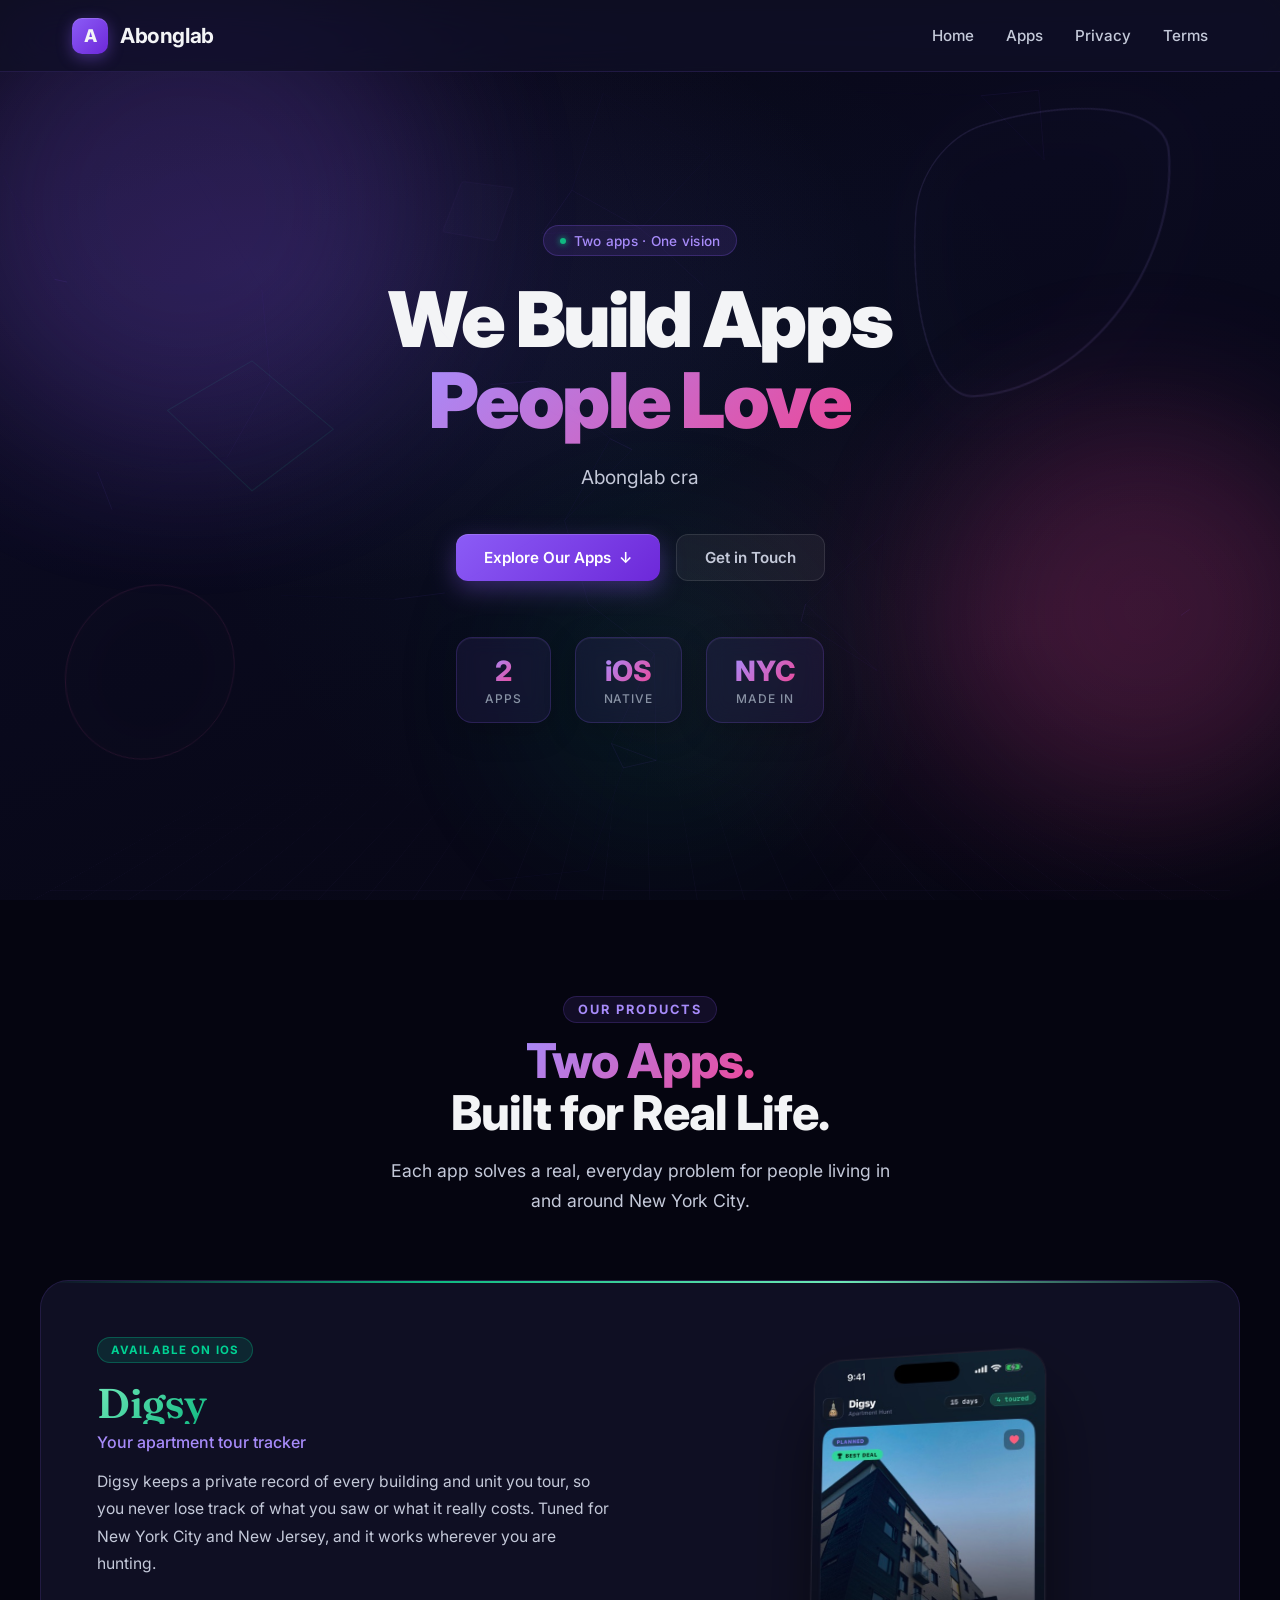
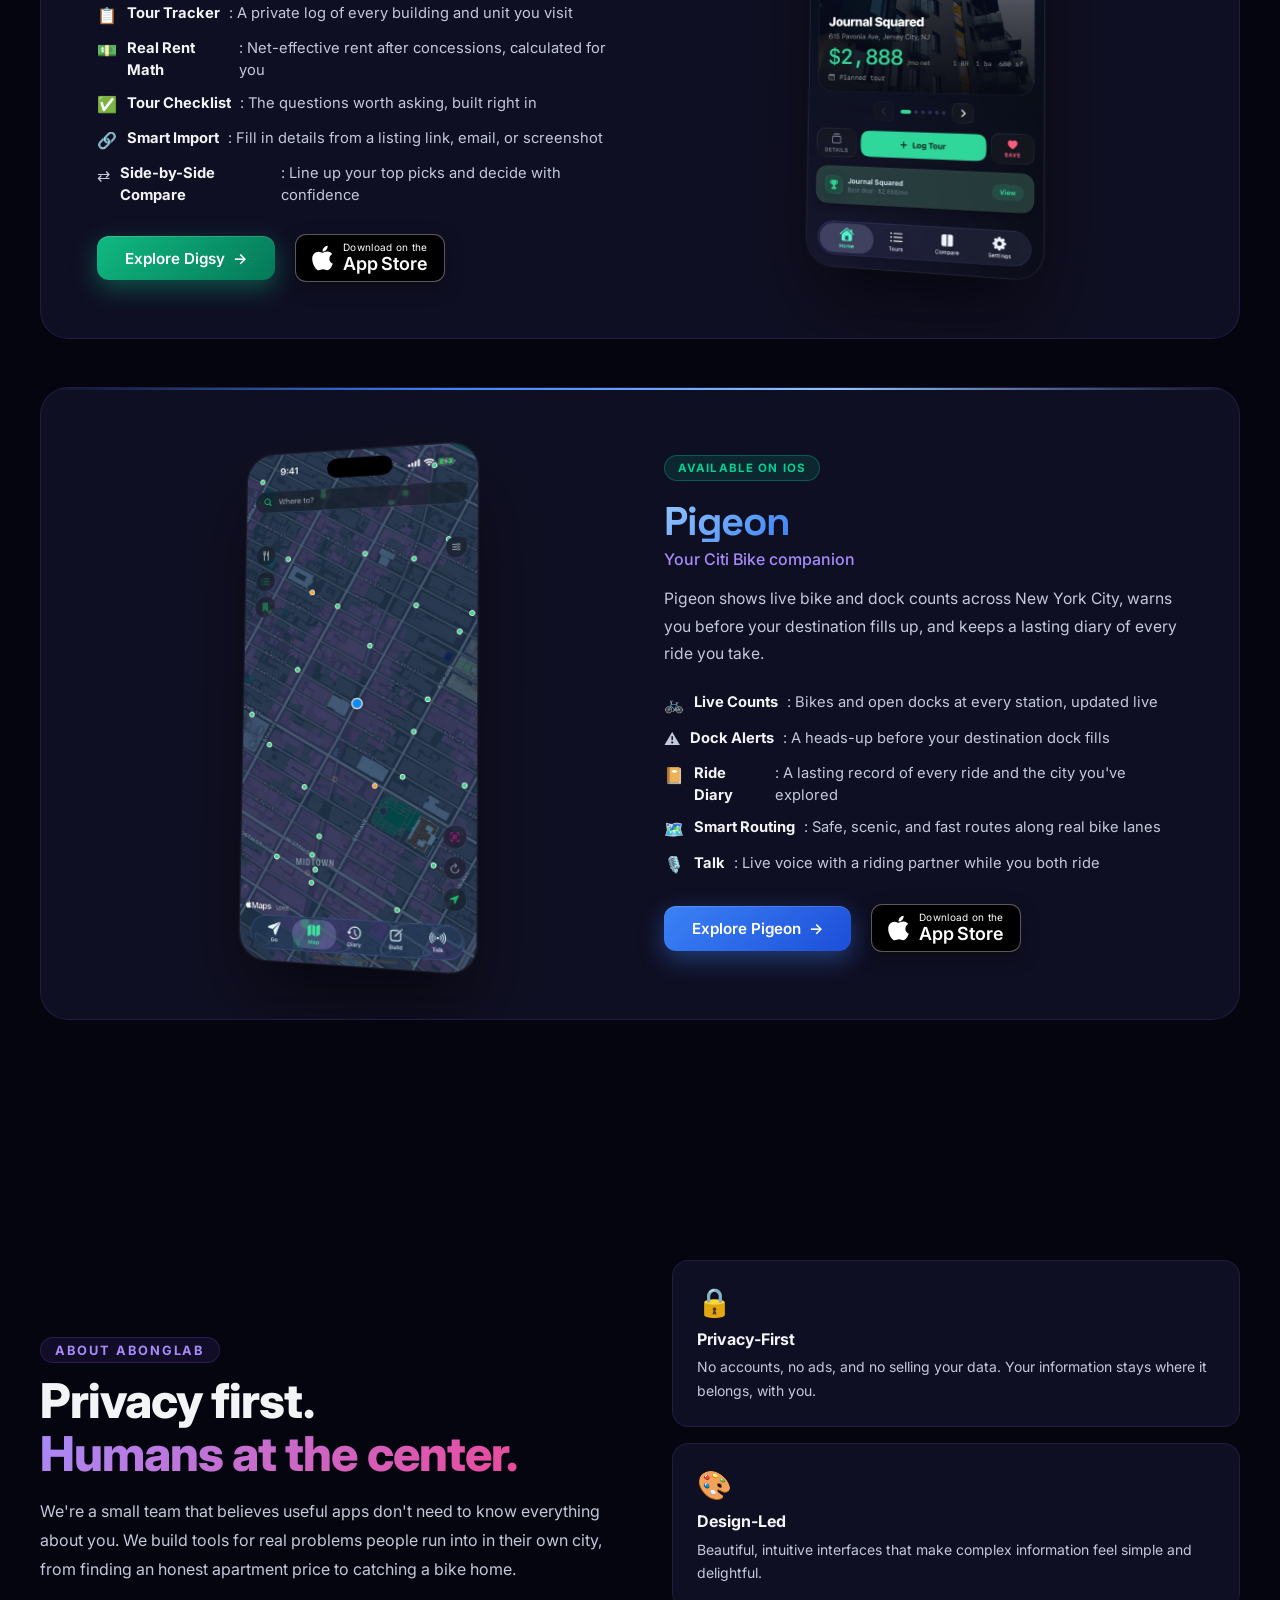
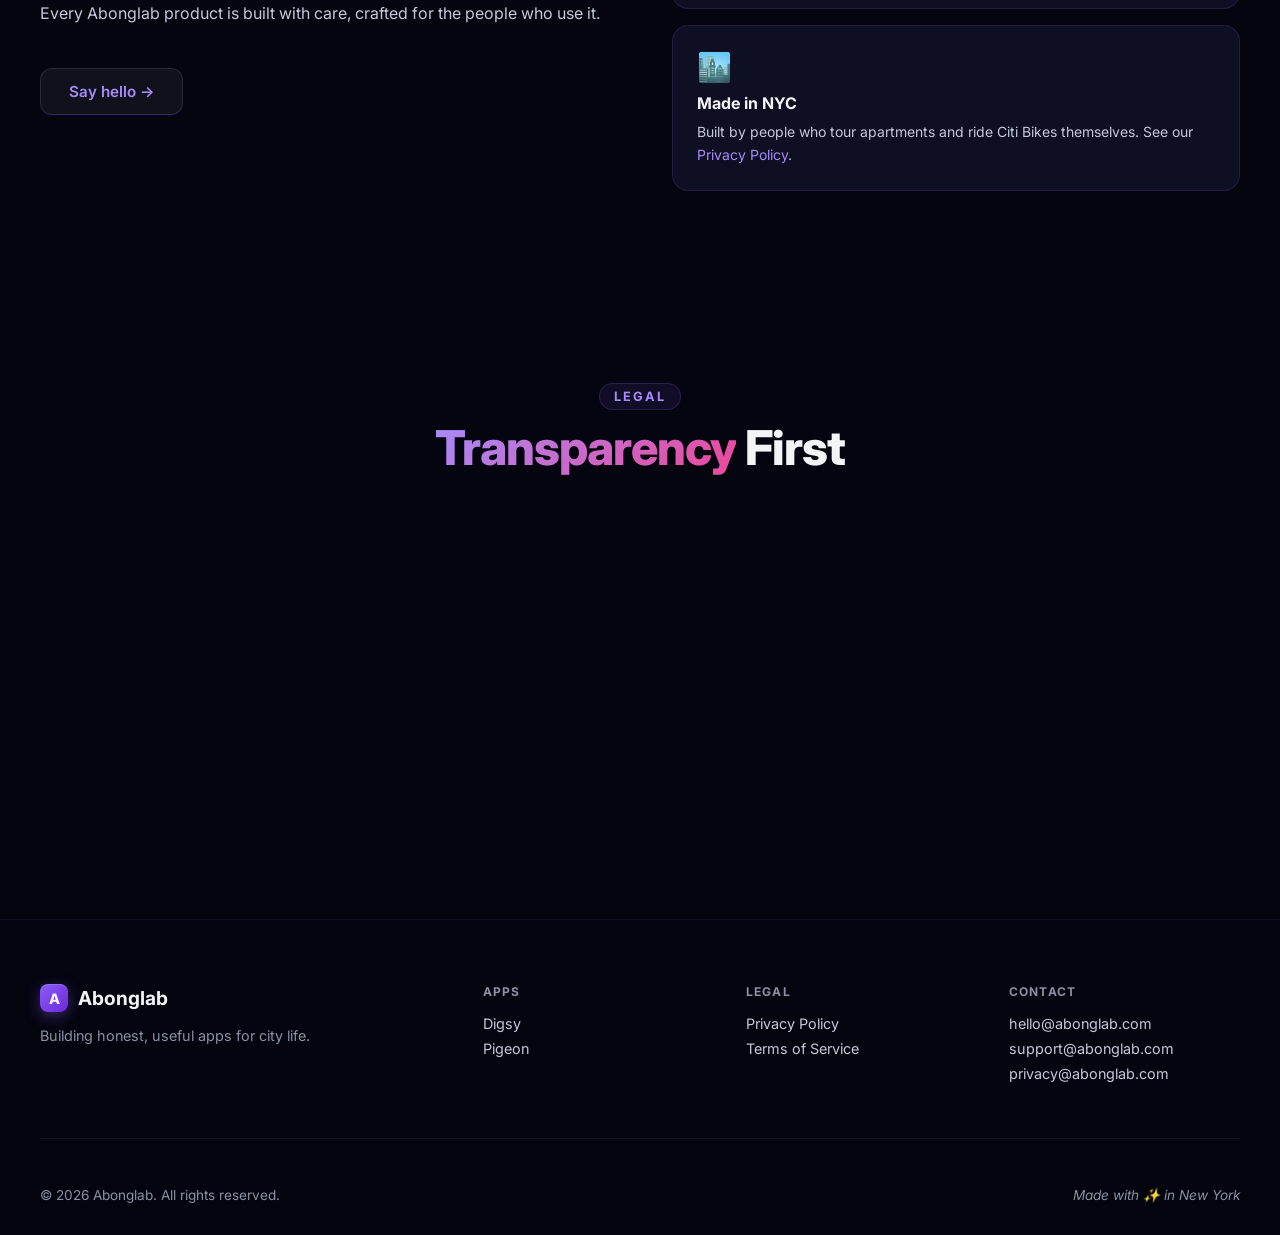
==== commit 290433d6: "Use real Digsy screenshot in hero and app card Swap the fake CSS phone demo for the real Digsy home-" ====
--- a/index.html
+++ b/index.html
@@ -139,31 +139,7 @@
                     </div>
                     <a href="digsy/" class="app-card__visual app-card__visual--digsy">
                         <div class="phone-mockup">
-                            <div class="phone-screen">
-                                <div class="mock-header">
-                                    <div class="mock-logo" style="color:#6ee7b7">🏠 Digsy</div>
-                                </div>
-                                <div class="mock-building-list">
-                                    <div class="mock-building-item">
-                                        <div class="mock-building-text">
-                                            <span class="mock-building-name">200 W 23rd St</span>
-                                            <span class="mock-building-unit">Unit 4B</span>
-                                        </div>
-                                        <span class="mock-rent">$2,850<small>/mo net</small></span>
-                                    </div>
-                                    <div class="mock-building-item">
-                                        <div class="mock-building-text">
-                                            <span class="mock-building-name">88 Greene Ave</span>
-                                            <span class="mock-building-unit">Unit 2R</span>
-                                        </div>
-                                        <span class="mock-rent">$3,120<small>/mo net</small></span>
-                                    </div>
-                                </div>
-                                <div class="mock-map-row">
-                                    <span class="mock-map-pin">📍 3 pinned</span>
-                                    <span class="mock-compare-chip">⇄ Compare</span>
-                                </div>
-                            </div>
+                            <img class="phone-shot" src="assets/digsy-home.jpg" alt="Digsy showing a toured apartment with its net-effective rent and best-deal badge" loading="lazy" width="414" height="900">
                         </div>
                     </a>
                 </div>
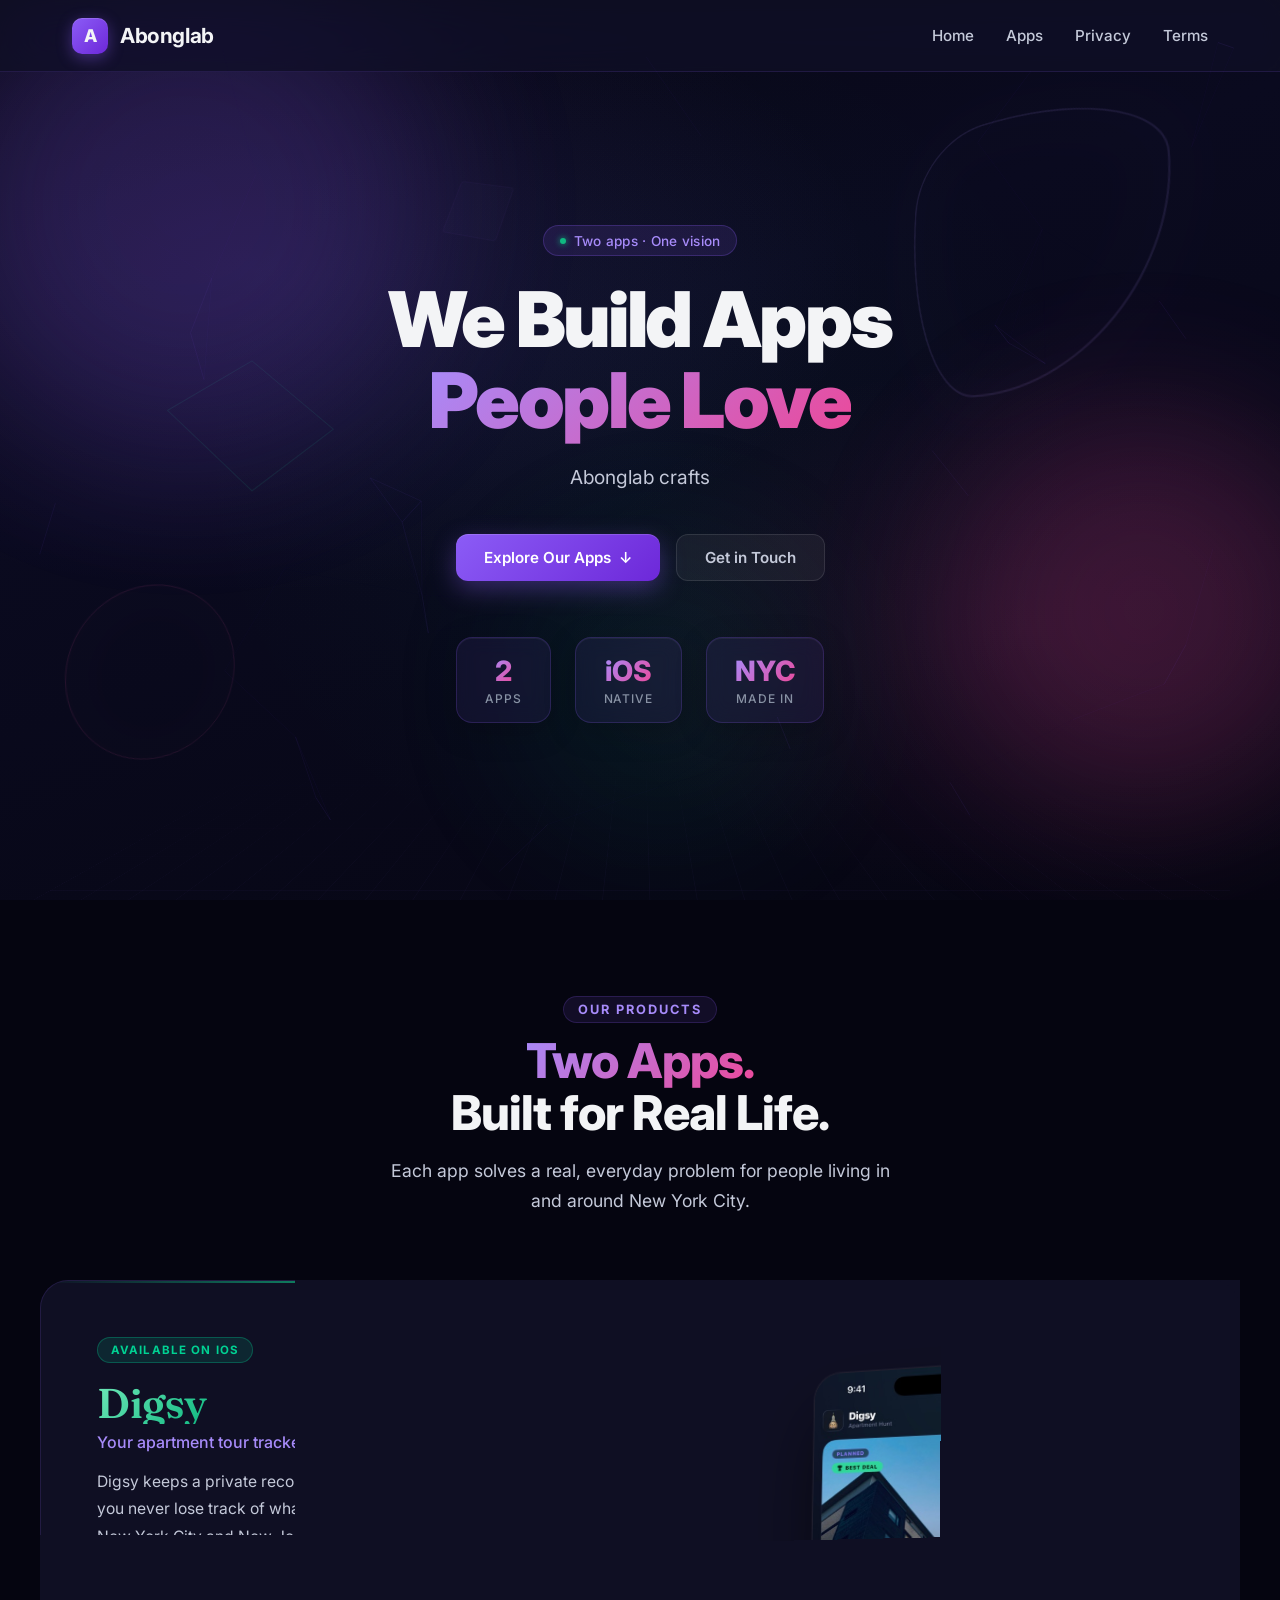
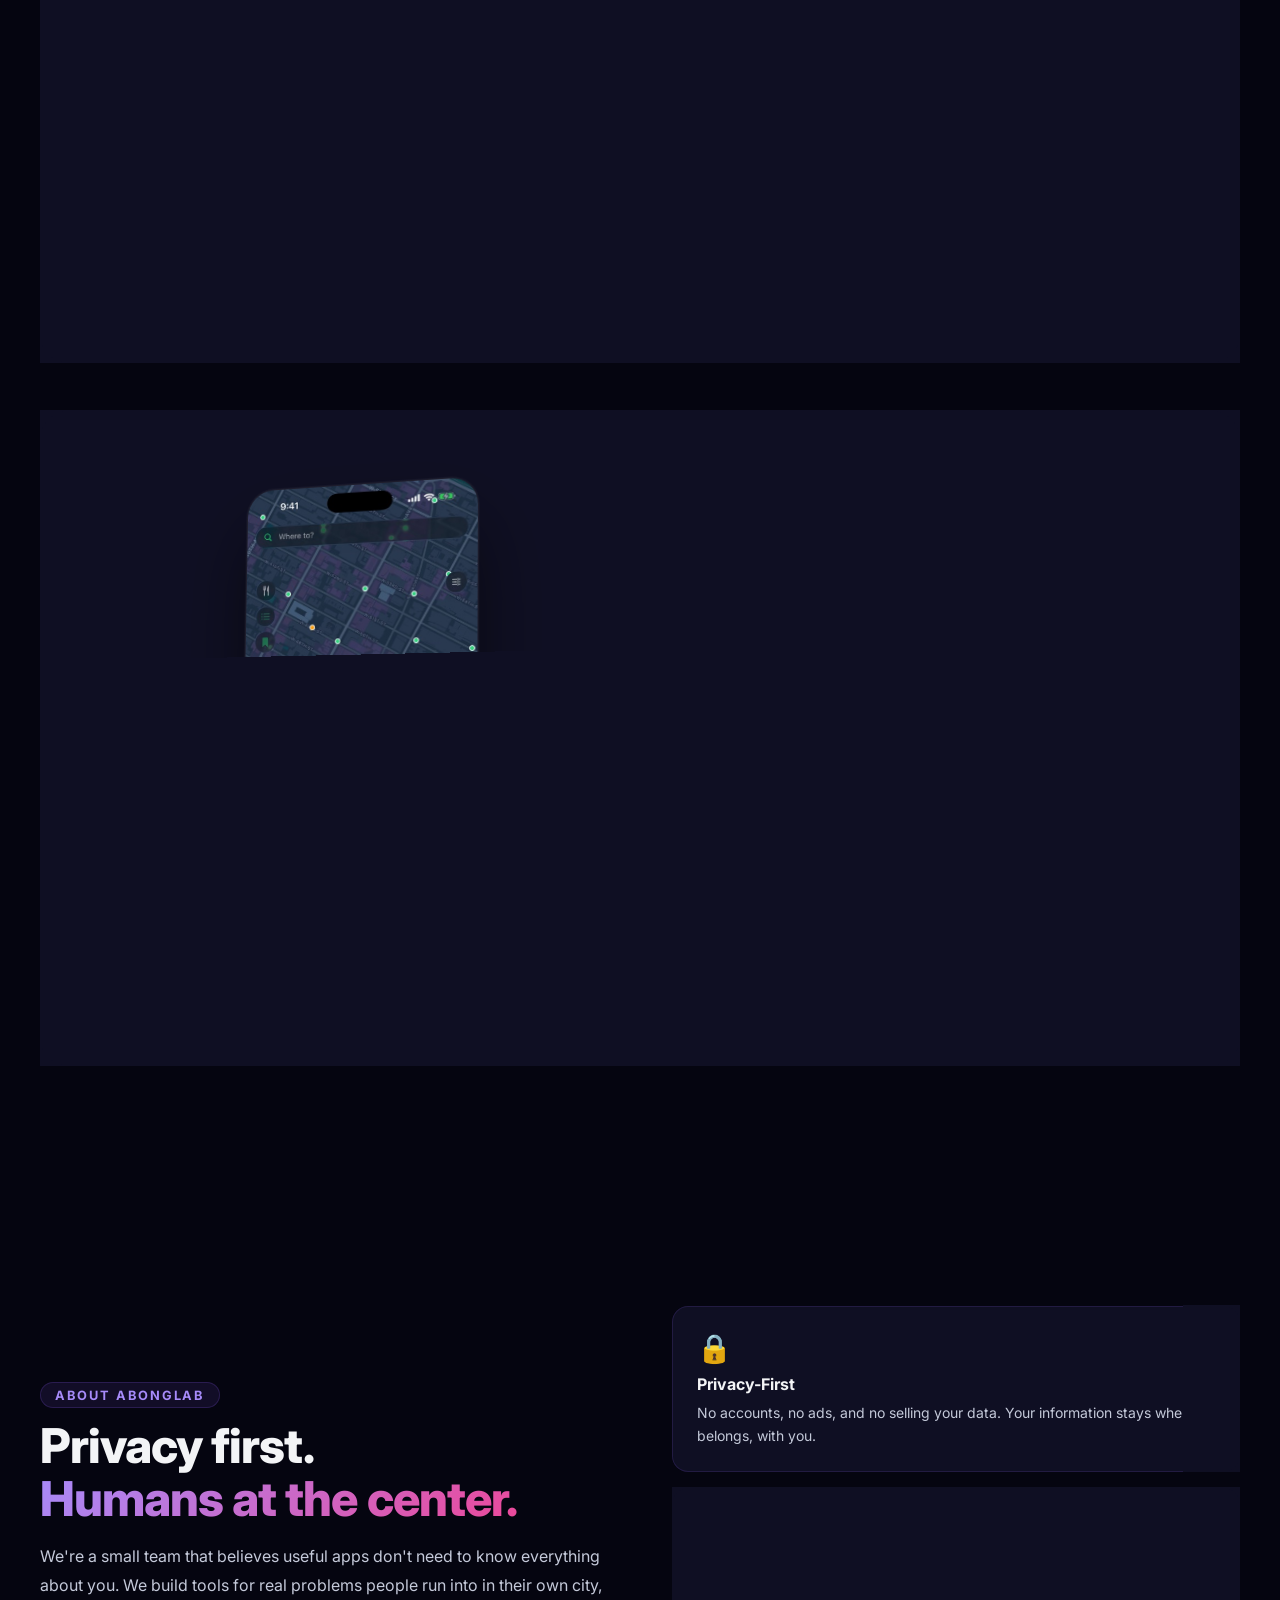
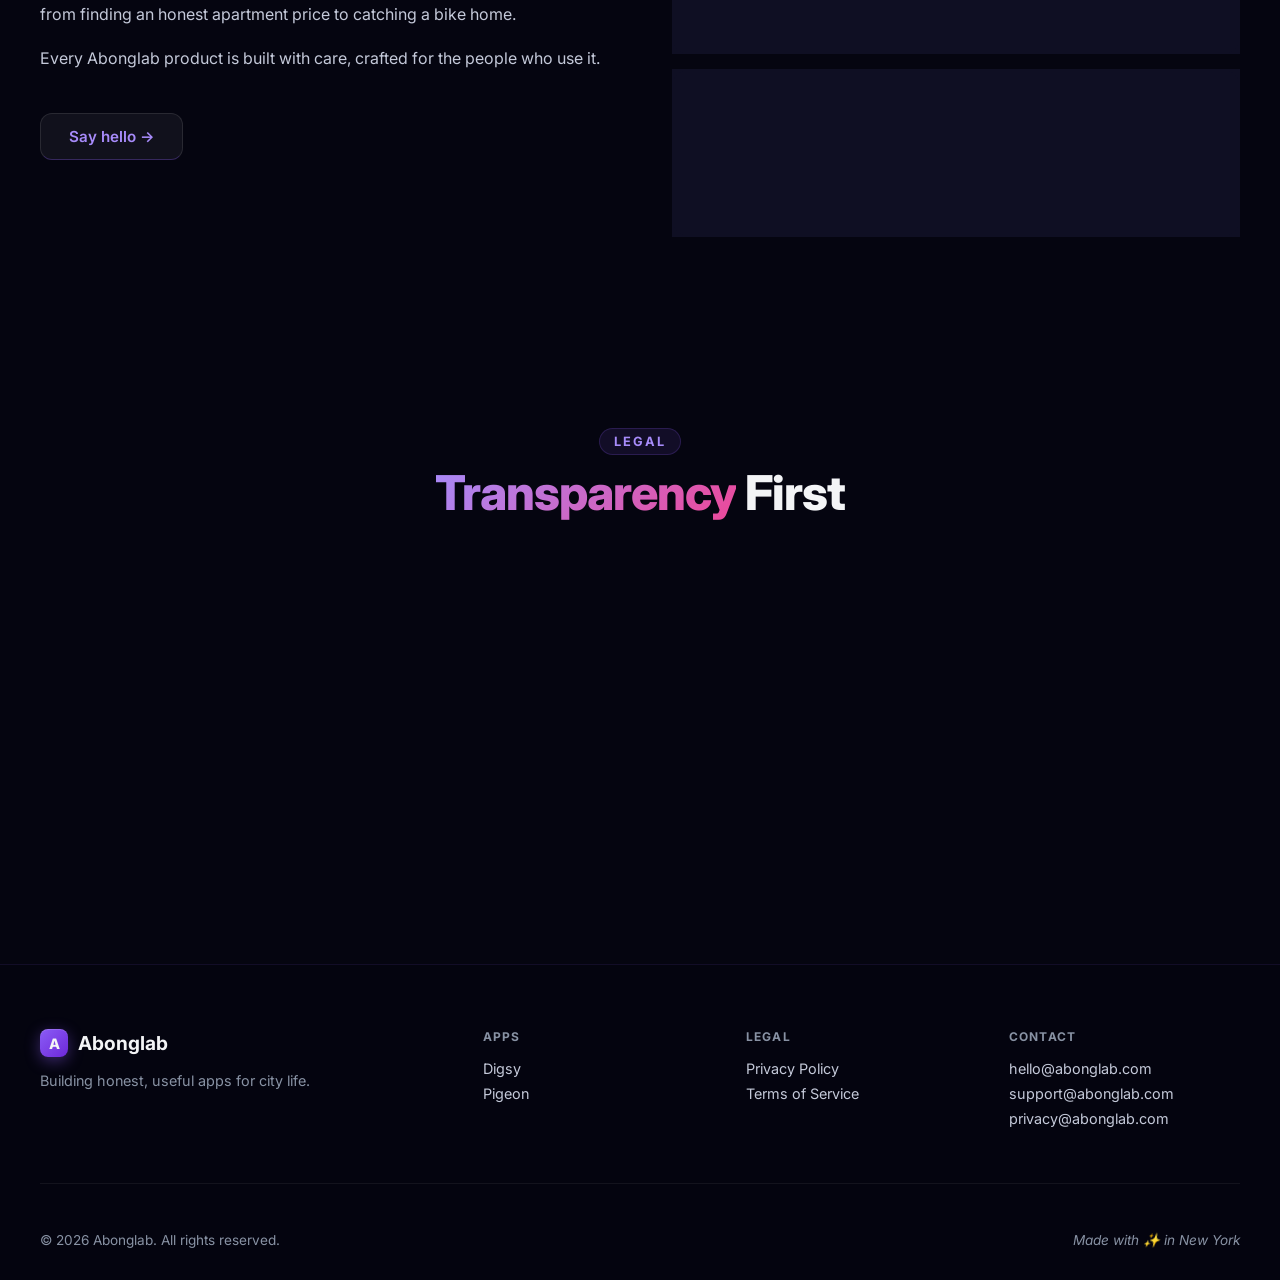
==== commit 7d844ebd: "Align app feature lists into clean icon/label/description columns The feature bullets put the colon " ====
--- a/index.html
+++ b/index.html
@@ -116,11 +116,11 @@
                             Digsy keeps a private record of every building and unit you tour, so you never lose track of what you saw or what it really costs. Tuned for New York City and New Jersey, and it works wherever you are hunting.
                         </p>
                         <ul class="app-features">
-                            <li><span class="feat-icon">📋</span> <strong>Tour Tracker</strong>: A private log of every building and unit you visit</li>
-                            <li><span class="feat-icon">💵</span> <strong>Real Rent Math</strong>: Net-effective rent after concessions, calculated for you</li>
-                            <li><span class="feat-icon">✅</span> <strong>Tour Checklist</strong>: The questions worth asking, built right in</li>
-                            <li><span class="feat-icon">🔗</span> <strong>Smart Import</strong>: Fill in details from a listing link, email, or screenshot</li>
-                            <li><span class="feat-icon">⇄</span> <strong>Side-by-Side Compare</strong>: Line up your top picks and decide with confidence</li>
+                            <li><span class="feat-icon">📋</span><strong class="feat-label">Tour Tracker</strong><span class="feat-desc">A private log of every building and unit you visit</span></li>
+                            <li><span class="feat-icon">💵</span><strong class="feat-label">Real Rent Math</strong><span class="feat-desc">Net-effective rent after concessions, calculated for you</span></li>
+                            <li><span class="feat-icon">✅</span><strong class="feat-label">Tour Checklist</strong><span class="feat-desc">The questions worth asking, built right in</span></li>
+                            <li><span class="feat-icon">🔗</span><strong class="feat-label">Smart Import</strong><span class="feat-desc">Fill in details from a listing link, email, or screenshot</span></li>
+                            <li><span class="feat-icon">⇄</span><strong class="feat-label">Side-by-Side Compare</strong><span class="feat-desc">Line up your top picks and decide with confidence</span></li>
                         </ul>
                         <div class="app-cta">
                             <a href="digsy/" class="btn btn-digsy">
@@ -157,11 +157,11 @@
                             Pigeon shows live bike and dock counts across New York City, warns you before your destination fills up, and keeps a lasting diary of every ride you take.
                         </p>
                         <ul class="app-features">
-                            <li><span class="feat-icon">🚲</span> <strong>Live Counts</strong>: Bikes and open docks at every station, updated live</li>
-                            <li><span class="feat-icon">⚠️</span> <strong>Dock Alerts</strong>: A heads-up before your destination dock fills</li>
-                            <li><span class="feat-icon">📔</span> <strong>Ride Diary</strong>: A lasting record of every ride and the city you've explored</li>
-                            <li><span class="feat-icon">🗺️</span> <strong>Smart Routing</strong>: Safe, scenic, and fast routes along real bike lanes</li>
-                            <li><span class="feat-icon">🎙️</span> <strong>Talk</strong>: Live voice with a riding partner while you both ride</li>
+                            <li><span class="feat-icon">🚲</span><strong class="feat-label">Live Counts</strong><span class="feat-desc">Bikes and open docks at every station, updated live</span></li>
+                            <li><span class="feat-icon">⚠️</span><strong class="feat-label">Dock Alerts</strong><span class="feat-desc">A heads-up before your destination dock fills</span></li>
+                            <li><span class="feat-icon">📔</span><strong class="feat-label">Ride Diary</strong><span class="feat-desc">A lasting record of every ride and the city you've explored</span></li>
+                            <li><span class="feat-icon">🗺️</span><strong class="feat-label">Smart Routing</strong><span class="feat-desc">Safe, scenic, and fast routes along real bike lanes</span></li>
+                            <li><span class="feat-icon">🎙️</span><strong class="feat-label">Talk</strong><span class="feat-desc">Live voice with a riding partner while you both ride</span></li>
                         </ul>
                         <div class="app-cta">
                             <a href="pigeon/" class="btn btn-pigeon">
--- a/styles.css
+++ b/styles.css
@@ -682,29 +682,48 @@
 
 .app-features {
     list-style: none;
-    display: flex;
-    flex-direction: column;
-    gap: 0.65rem;
+    display: grid;
+    grid-template-columns: auto 8rem 1fr;
+    align-items: baseline;
+    column-gap: 0.6rem;
+    row-gap: 0.65rem;
     margin-bottom: 1.75rem;
-}
-
-.app-features li {
-    display: flex;
-    align-items: flex-start;
-    gap: 0.6rem;
     color: var(--text-secondary);
     font-size: 0.92rem;
     line-height: 1.5;
 }
 
-.app-features strong {
+.app-features li {
+    display: contents;
+}
+
+.feat-label {
     color: var(--text);
+    font-weight: 700;
+}
+
+.feat-desc {
+    color: var(--text-secondary);
 }
 
 .feat-icon {
-    flex-shrink: 0;
     font-size: 1rem;
-    margin-top: 0.05rem;
+}
+
+@media (max-width: 560px) {
+    .app-features {
+        display: flex;
+        flex-direction: column;
+    }
+    .app-features li {
+        display: grid;
+        grid-template-columns: auto 1fr;
+        column-gap: 0.6rem;
+    }
+    .feat-label,
+    .feat-desc {
+        grid-column: 2;
+    }
 }
 
 .app-disclaimer {
